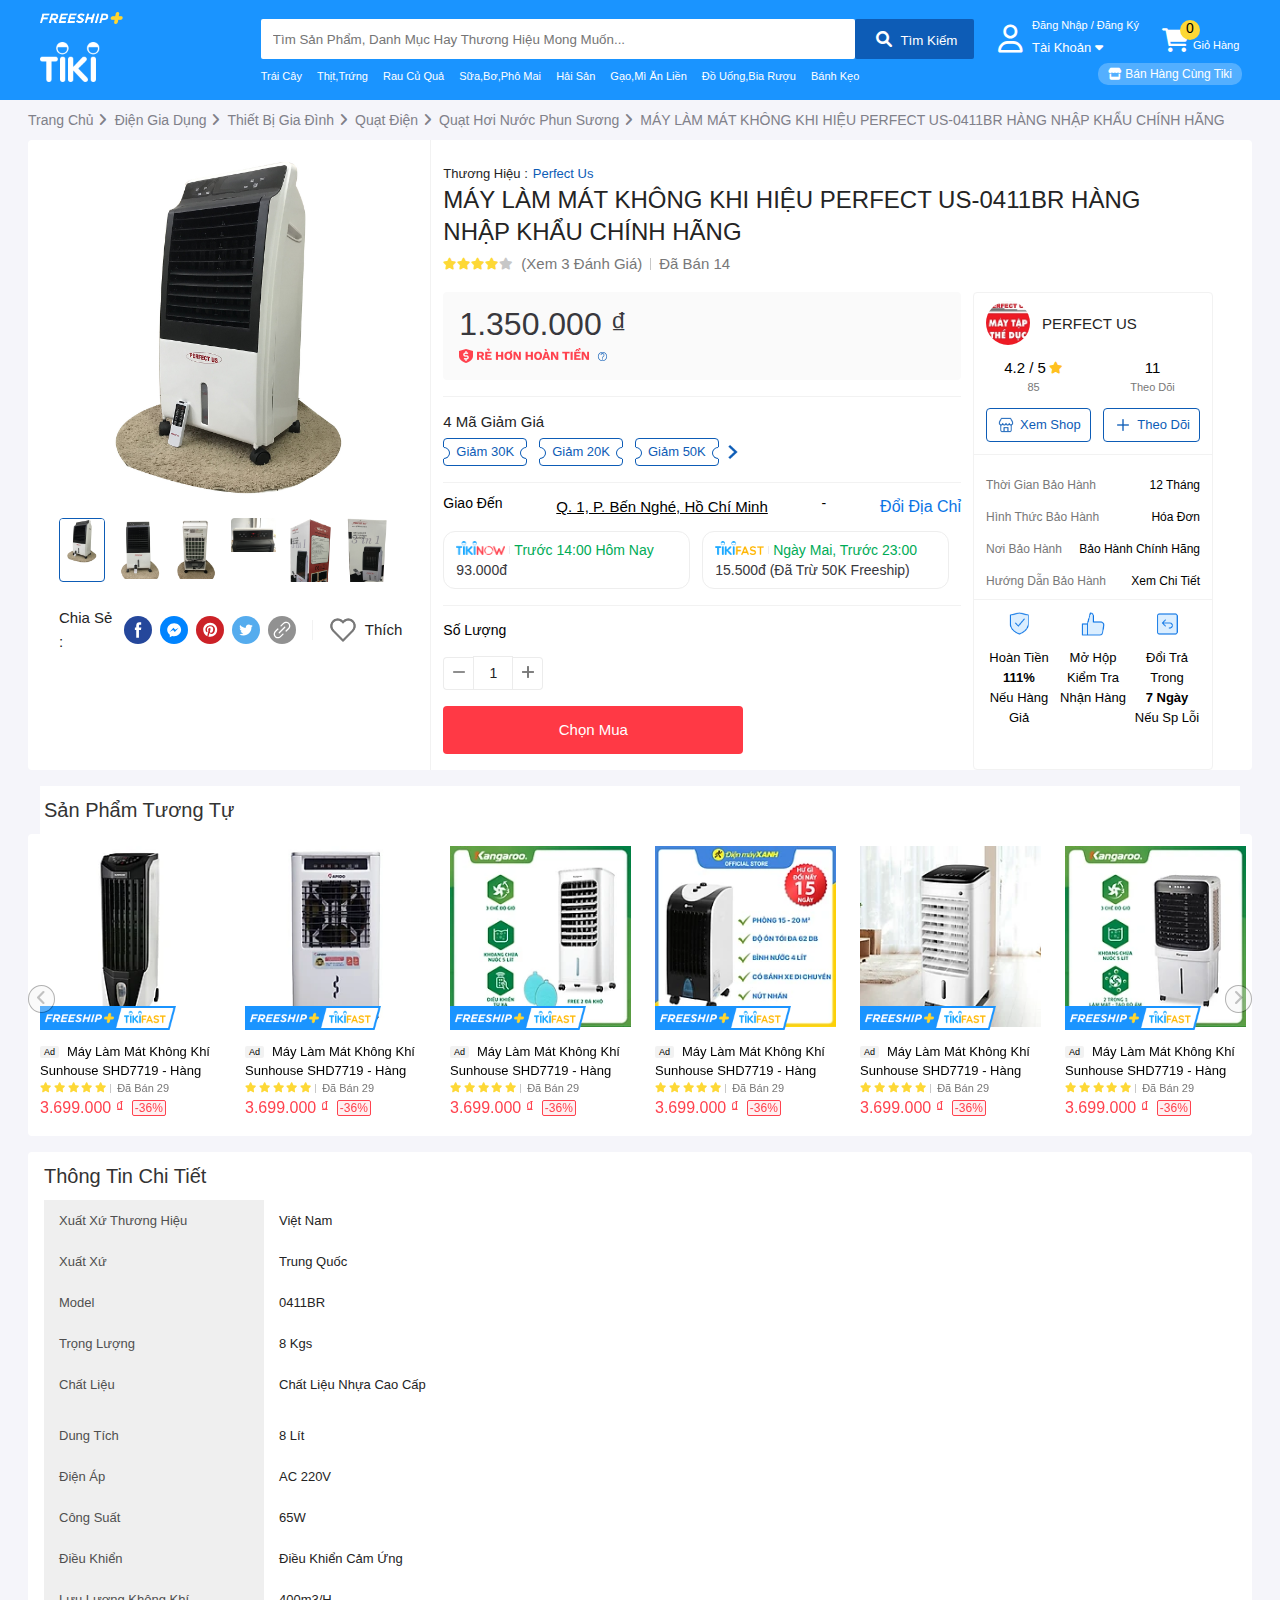
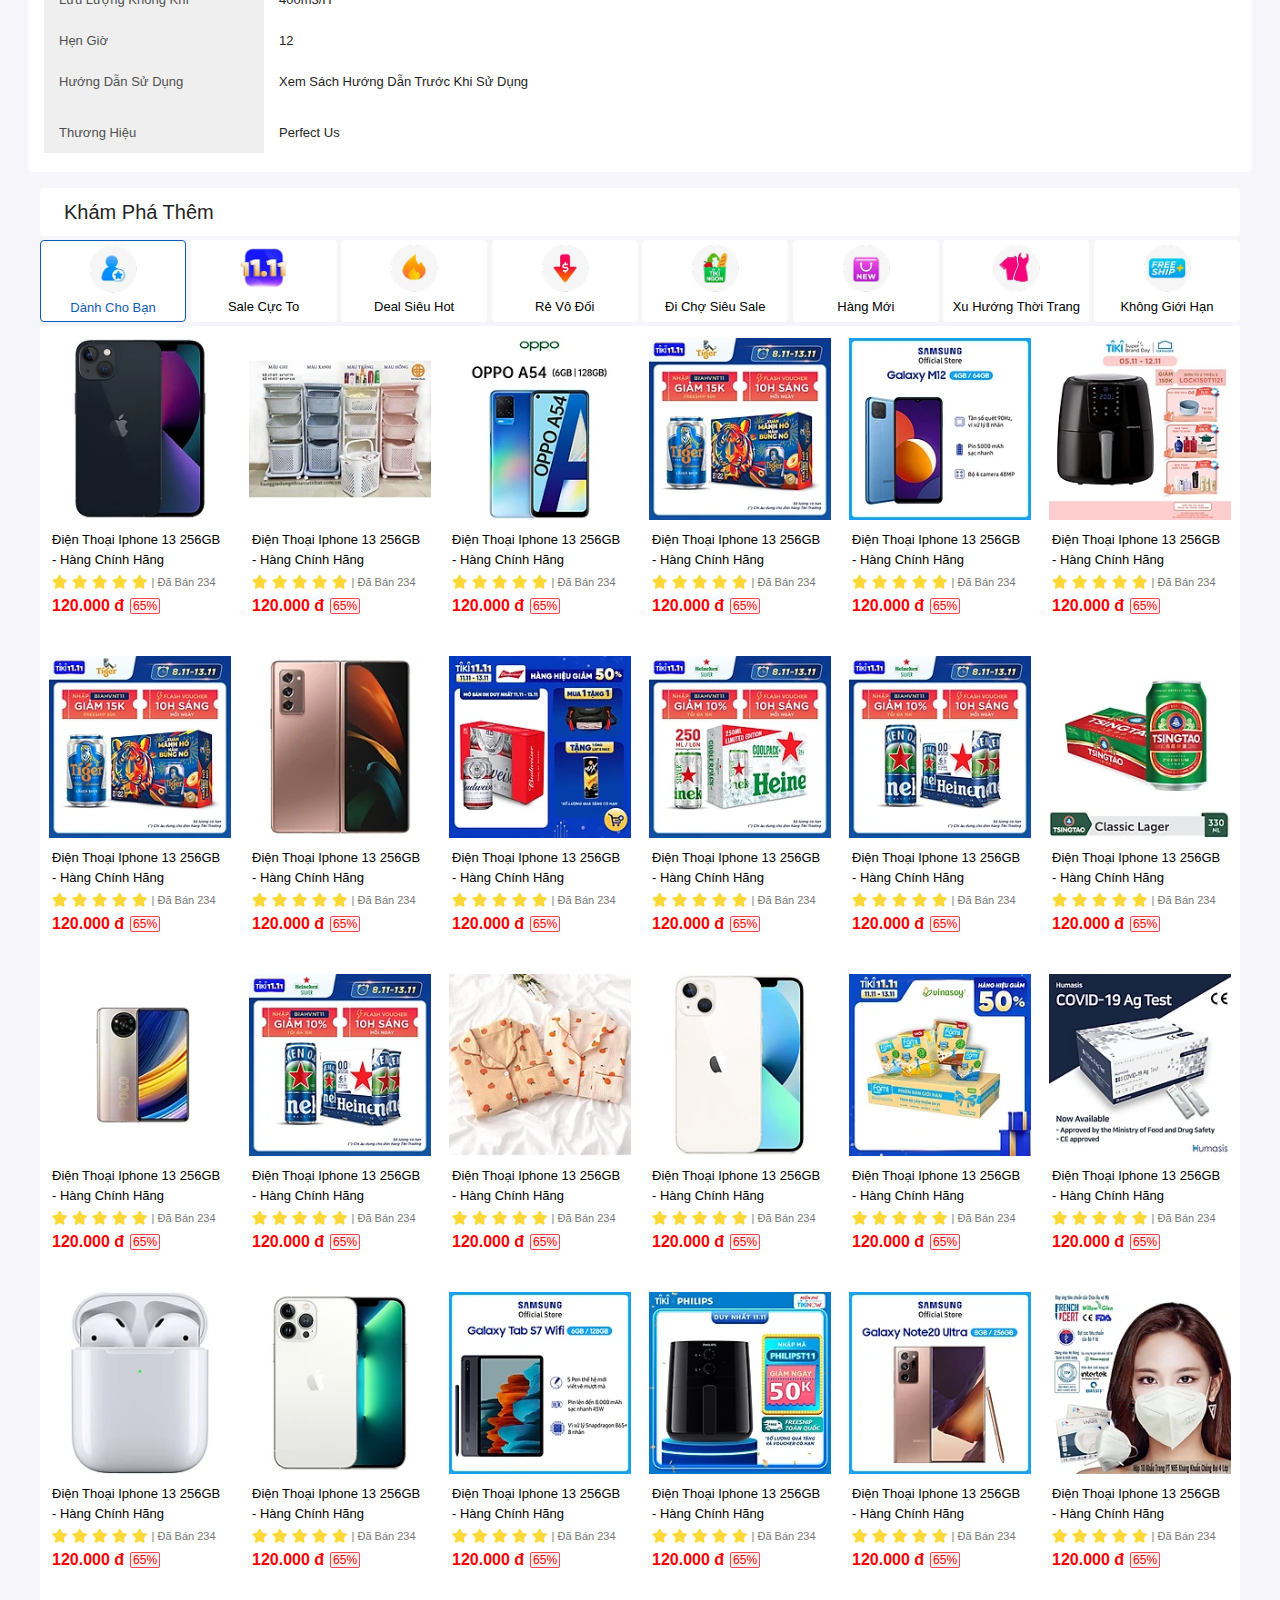
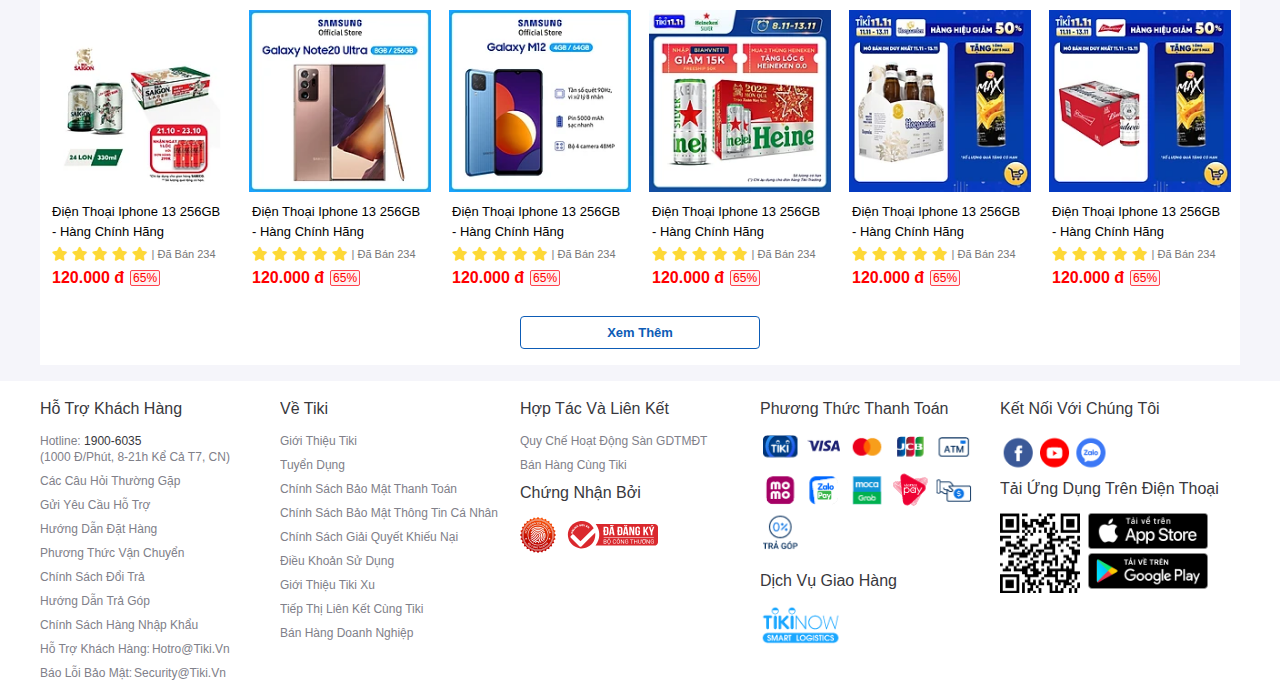
==== tiki/detail.html @ 797d5df9 "TK: update code page tiki Detail" ====
<!DOCTYPE html>
<html lang="en">

<head>
    <meta charset="UTF-8">
    <meta http-equiv="X-UA-Compatible" content="IE=edge">
    <meta name="viewport" content="width=device-width, initial-scale=1.0">
    <link rel="stylesheet" href="https://cdnjs.cloudflare.com/ajax/libs/font-awesome/6.0.0/css/all.min.css">
    <link rel="stylesheet" href="https://unpkg.com/swiper/swiper-bundle.min.css" />
    <link rel="stylesheet" href="css/grid.css">
    <link rel="stylesheet" href="css/main_detail.css">
    <link rel="stylesheet" href="css/index.css">
    <title>TIKI Detail</title>
</head>

<body>
    <div class="header">
        <div class="grid wide container">
            <div class="row header__container">
                <div class="col l-1 m-1 c-0 logo__container">
                    <div class="logo-tiki">
                        <img class="logo-img" src="./image/logo-tiki.png" alt="" />
                    </div>
                    <a href="#">
                        <img class="freeship-img" src="./image/logo-freeship.png" alt="" />
                    </a>
                    <div class="mobile__cart">
                        <i class="far fa-bell"></i>
                        <i class="fas fa-shopping-cart"></i>
                    </div>
                </div>
                <div class="col l-8 m-10 c-12">
                    <div class="search-box">
                        <div class="search__container">
                            <div class="input-box">
                                <div class="search-img">
                                    <i class="fas fa-search"></i>
                                </div>
                                <input class="box" type="text"
                                    placeholder="Tìm sản phẩm, danh mục hay thương hiệu mong muốn..." />
                            </div>
                            <div class="search-btn">
                                <button class="btn" type="submit">
                                    <i class="fa-solid fa-magnifying-glass search-icon"></i>
                                    Tìm Kiếm
                                </button>
                            </div>
                        </div>
                        <div class="food-bar">
                            <a class="food" href="#"> trái cây </a>
                            <a class="food" href="#"> thịt,trứng </a>
                            <a class="food" href="#"> rau củ quả </a>
                            <a class="food" href="#"> sữa,bơ,phô mai </a>
                            <a class="food" href="#"> hải sản </a>
                            <a class="food" href="#"> gạo,mì ăn liền </a>
                            <a class="food" href="#"> đồ uống,bia rượu </a>
                            <a class="food" href="#"> bánh kẹo </a>
                        </div>
                    </div>
                </div>
                <div class="col l-2 m-0 c-0">
                    <div class="login">
                        <div class="user-icon">
                            <i class="fa-regular fa-user"></i>
                        </div>
                        <span class="users">
                            <span class="log-in">Đăng Nhập / Đăng Ký</span>
                            <span class="user">Tài khoản <i class="fa-solid fa-caret-down"></i></span>
                        </span>
                    </div>
                </div>
                <div class="col l-1 m-0 c-0">
                    <div class="carts">
                        <i class="fa-solid fa-cart-shopping cart-icon"></i>
                        <span class="cart">Giỏ Hàng</span>
                        <span class="carts__item">0</span>
                    </div>
                </div>
                <div class="col l-2 m-0 c-0 seller">
                    <a href="#" class="sell">
                        <i class="fa-solid fa-store store-icon"></i>
                        Bán hàng cùng Tiki
                    </a>
                </div>
                <!-- <div class="bell_home"><i class="fa-solid fa-bell"></i></div>
                <div class="cart_home_top"><i class="fa-solid fa-cart-shopping"></i></div>
                <div class="img_freeShip_top"><img src="image/logo-freeship.png" alt=""></div> -->
            </div>
        </div>
        <div class="grid wide">
            <div class="row">
                <div class="header_mobile_container">
                    <div class="header_mobile_container_top">
                        <div class="header_mobile_logo img_freeShip_top"><img src="image/logo-freeship.png" alt="">
                        </div>
                        <div class=" header_mobile_logo img_logo_top"><img src="image/logo-tiki.png" alt=""></div>
                        <div class="icon_mobile_logo_top">
                            <div class="bell_home"><i class="fa-solid fa-bell"></i></div>
                            <div class="cart_home_top"><i class="fa-solid fa-cart-shopping"></i></div>

                        </div>
                    </div>
                    <div class="header_mobile_container_bottom">
                        <input type="text" placeholder="Bạn tìm gì hôm nay ?">
                    </div>
                </div>
            </div>
        </div>
    </div>
    <div class="breadcrumb">
        <div class="grid wide">
            <div class="row">
                <div class="breadcrumb_container">
                    <div class="breadcrumb_main">
                        <a class="breadcrumb_item" href="#"><span>Trang chủ</span></a>
                        <span class="icon icon-next"><i class="fa-solid fa-angle-right"></i></span>
                        <a class="breadcrumb_item" href="#"><span>Điện gia dụng</span></a>
                        <span class="icon icon-next"><i class="fa-solid fa-angle-right"></i></span>
                        <a class="breadcrumb_item" href="#"><span>Thiết bị gia đình</span></a>
                        <span class="icon icon-next"><i class="fa-solid fa-angle-right"></i></span>
                        <a class="breadcrumb_item" href="#"><span>Quạt điện</span></a>
                        <span class="icon icon-next"><i class="fa-solid fa-angle-right"></i></span>
                        <a class="breadcrumb_item" href="#"><span>Quạt hơi nước phun sương</span></a>
                        <span class="icon icon-next"><i class="fa-solid fa-angle-right"></i></span>
                        <a class="breadcrumb_item" href="#"><span>MÁY LÀM MÁT KHÔNG KHI HIỆU PERFECT US-0411BR HÀNG NHẬP
                                KHẨU CHÍNH HÃNG </span></a>
                    </div>
                </div>
            </div>
        </div>
    </div>
    <div class="product_detail">
        <div class="grid wide">
            <div class="row">
                <div class="product_detail_main">
                    <div class="product_detail_imgDetail">
                        <div class="group_images">
                            <img src="image/product_detail1.png" alt="">
                        </div>
                        <div class="review_images">
                            <div class="review_images__list">
                                <div class="pdp_main_view_photo active">
                                    <img src="image/product_detail1.png" alt="">
                                </div>
                                <div class="pdp_main_view_photo">
                                    <img src="image/product_detail2.png" alt="">
                                </div>
                                <div class="pdp_main_view_photo">
                                    <img src="image/product_detail3.png" alt="">
                                </div>
                                <div class="pdp_main_view_photo">
                                    <img src="image/product_detail4.png" alt="">
                                </div>
                                <div class="pdp_main_view_photo">
                                    <img src="image/product_detail5.png" alt="">
                                </div>
                                <div class="pdp_main_view_photo">
                                    <img src="image/product_detail6.jpg" alt="">
                                </div>
                            </div>
                        </div>
                        <div class="Share_icon_container">
                            <div class="text_title">Chia sẻ : </div>
                            <img src="image/social-facebook.svg" alt="social-facebook" class="img_first">
                            <img src="image/social-messenger.svg" alt="social-facebook">
                            <img src="image/social-pinterest.svg" alt="social-facebook">
                            <img src="image/social-twitter.svg" alt="social-facebook">
                            <img src="image/social-copy.svg" alt="social-facebook" class="img_last">
                            <div class="styles__Separator-sc-1l4uvu3"></div>
                            <div class="like_info">
                                <img src="image/icons-like.svg" alt="">
                                <span>Thích</span>
                            </div>
                        </div>
                    </div>
                    <div class="space_detail"></div>
                    <div class="product_detail_content">
                        <div class="header_detail_content">
                            <div class="brand">
                                <span>Thương hiệu : </span>
                                <a href="#">perfect us</a>
                            </div>
                            <h1 class="title">MÁY LÀM MÁT KHÔNG KHI HIỆU PERFECT US-0411BR HÀNG NHẬP KHẨU CHÍNH HÃNG
                            </h1>
                            <div class="below_title">
                                <div class="stars">
                                    <i class="fa-solid fa-star"></i>
                                    <i class="fa-solid fa-star"></i>
                                    <i class="fa-solid fa-star"></i>
                                    <i class="fa-solid fa-star"></i>
                                    <i class="fa-solid fa-star"></i>
                                </div>
                                <a href="#" class="number">(Xem 3 đánh giá)</a>
                                <div class="space_product_detail"> </div>
                                <div class="product_sold">Đã bán 14</div>
                            </div>
                        </div>
                        <div class="body_detail_content">
                            <div class="body_detail_content_left">
                                <div class="price_and_icon">
                                    <div class="product_price">1.350.000 ₫</div>
                                    <div class="banner_icon">
                                        <img src="image/img_left_body.png" alt="" width="130" height="24" class="icon">
                                        <img src="image/question.svg" alt="" width="11" height="11"
                                            class="view_more_next">
                                    </div>
                                </div>
                                <div class="discount_coupon">
                                    <div class="coupon__text">4 Mã Giảm Giá</div>
                                    <div class="coupon__tags">
                                        <div class="coupon__tag">Giảm 30K</div>
                                        <div class="coupon__tag">Giảm 20K</div>
                                        <div class="coupon__tag">Giảm 50K</div>
                                        <img src="image/coupon_next.png" alt="" class="View_more_coupon">
                                    </div>

                                </div>
                                <div class="delivery_zone">
                                    <div class="delivery_zone__heading">
                                        <span>Giao đến</span>
                                        <span class="address">Q. 1, P. Bến Nghé, Hồ Chí Minh</span>
                                        -
                                        <span class="address_change">Đổi địa chỉ</span>
                                    </div>
                                    <div class="delivery_zone__inner">
                                        <div class="shipping_info__item">
                                            <div class="shipping_info__item__header">
                                                <div class="shipping_info__item__header__logo" style="width:49px">
                                                    <img src="image/icon_tikinow.png" height="14" width="49" alt="">
                                                </div>
                                                <div class="divider"></div>
                                                <div class="shipping_info__item__header__highlight">
                                                    Trước 14:00 hôm nay
                                                </div>
                                            </div>
                                            <div class="shipping_info__item__note">93.000đ</div>
                                        </div>
                                        <div class="shipping_info__item">
                                            <div class="shipping_info__item__header">
                                                <div class="shipping_info__item__header__logo" style="width:49px">
                                                    <img src="image/icon_tikifast.png" height="14" width="49" alt="">
                                                </div>
                                                <div class="divider"></div>
                                                <div class="shipping_info__item__header__highlight">
                                                    Ngày mai, trước 23:00
                                                </div>
                                            </div>
                                            <div class="shipping_info__item__note">15.500đ (đã trừ 50K Freeship)</div>
                                        </div>
                                    </div>
                                </div>
                                <div class="add_to_cart">
                                    <div class="qty_and_message">
                                        <p class="lable">Số lượng</p>
                                    </div>
                                    <div class="group_input">
                                        <button class="disable">
                                            <img src="image/icons-remove.svg" width="20" height="20" alt="">
                                        </button>
                                        <input type="text" value="1">
                                        <button>
                                            <img src="image/icons-add.svg" width="20" height="20" alt="">
                                        </button>
                                    </div>
                                    <div class="group_button">
                                        <button class="btn btn_add_to_cart">Chọn mua</button>
                                    </div>
                                </div>
                            </div>
                            <div class="body_detail_content_right">
                                <div class="seller_info">
                                    <div class="webpimg_container">
                                        <img src="image/efb7c4d0a1ccfb53b8cc32d7756295d2.jpg.webp" style="width: 44px;"
                                            alt="">
                                    </div>
                                    <span class="seller_name">PERFECT US</span>
                                </div>
                                <div class="seller_detail">
                                    <div class="item">
                                        <div class="title"><span>4.2 / 5</span>
                                            <i class="fa-solid fa-star"></i>
                                        </div>

                                        <div class="sub_title">85</div>
                                    </div>

                                    <div class="border_left"></div>
                                    <div class="item normal">
                                        <div class="title"><span>11</span></div>
                                        <div class="sub_title">Theo dõi</div>
                                    </div>
                                </div>
                                <div class="seller_action">
                                    <div class="action">
                                        <img src="image/d735c33edfdc6cf6aeb6e183bec28869.png">
                                        <span>Xem Shop</span>
                                    </div>
                                    <div class="action">
                                        <img src="image/eeda00767e26b5873030e44f951441c4.png">
                                        <span>Theo Dõi</span>
                                    </div>
                                </div>
                                <div class="warranty_detail">
                                    <div class="warranty_item">
                                        <span class="itemLeft">Thời gian bảo hành</span>
                                        <span class="itemRight">12 Tháng</span>
                                    </div>
                                    <div class="warranty_item">
                                        <span class="itemLeft">Hình thức bảo hành</span>
                                        <span class="itemRight">Hóa đơn</span>
                                    </div>
                                    <div class="warranty_item">
                                        <span class="itemLeft">Nơi bảo hành</span>
                                        <span class="itemRight">Bảo hành chính hãng</span>
                                    </div>
                                    <div class="warranty_item">
                                        <span class="itemLeft">Hướng dẫn bảo hành</span>
                                        <span class="itemRight text_link ">Xem chi tiết</span>
                                    </div>
                                </div>
                                <div class="Curtom_benefit">
                                    <div class="benefit_item">
                                        <img alt="compensation-icon" src="image/security.png" height="32" width="32">
                                        <span>Hoàn tiền<br><b>111%</b><br>nếu hàng giả</span>
                                    </div>
                                    <div class="benefit_item">
                                        <img alt="compensation-icon" src="image/like_icon.png" height="32" width="32">
                                        <span>Mở hộp<br>kiểm tra<br>nhận hàng</span>
                                    </div>
                                    <div class="benefit_item">
                                        <img alt="compensation-icon" src="image/prev_icon.png" height="32" width="32">
                                        <span>Đổi trả trong<br><b>7 ngày</b><br>nếu sp lỗi</span>
                                    </div>
                                </div>
                            </div>
                        </div>

                    </div>
                </div>
            </div>
        </div>
    </div>
    <div class="product_slide">
        <div class="grid wide">
            <div class="row">
            <h2 class="block_title">Sản Phẩm Tương Tự</h2>
            <div class="slider_container">
                <div class="slick_arrow prev btn_prev_slide">
                    <i class="fa-solid fa-angle-left"></i>
                </div>
                <div class="slick_arrow next btn_next_slide">
                    <i class="fa-solid fa-angle-right"></i>
                </div>
                <div class="slick_list">
                    <div class="slick_track">
                        <div class="slick_Item">
                            <div class="item_Product_img">
                                <img src="image/slide_product/img1.webp" alt="">
                                <img src="image/suggestion_img/freeShip.png" class="img_freeshipp">
                            </div>
                            <div class="title">
                                <p
                                    style="background: rgb(242, 242, 242); line-height: 12px; display: inline-block; padding: 0px 4px; font-size: 9px; margin: 0px 4px 0px 0px; position: relative; top: -1px; border-radius: 2px;">
                                    Ad</p>
                                <h3>Máy Làm Mát Không Khí Sunhouse SHD7719 - Hàng Chính Hãng</h3>
                            </div>
                            <div class="bottom">
                                <div class="stars">
                                    <i class="fa-solid fa-star"></i>
                                    <i class="fa-solid fa-star"></i>
                                    <i class="fa-solid fa-star"></i>
                                    <i class="fa-solid fa-star"></i>
                                    <i class="fa-solid fa-star"></i>
                                </div>
                                <div
                                    style="display: flex; align-items: center; color: rgb(120, 120, 120); line-height: normal; font-size: 11px; padding-left: 4px;">
                                    <div style="width: 1px; height: 9px; background-color: rgb(199, 199, 199);"></div>
                                    <div data-view-id="pdp_quantity_sold" style="padding-left: 6px;">Đã bán 29</div>
                                </div>
                            </div>
                            <p class="price has-discount">3.699.000 ₫<span class="percent">-36%</span></p>
                        </div>
                        <div class="slick_Item">
                            <div class="item_Product_img">
                                <img src="image/slide_product/img2.webp" alt="">
                                <img src="image/suggestion_img/freeShip.png" class="img_freeshipp">
                            </div>
                            <div class="title">
                                <p
                                    style="background: rgb(242, 242, 242); line-height: 12px; display: inline-block; padding: 0px 4px; font-size: 9px; margin: 0px 4px 0px 0px; position: relative; top: -1px; border-radius: 2px;">
                                    Ad</p>
                                <h3>Máy Làm Mát Không Khí Sunhouse SHD7719 - Hàng Chính Hãng</h3>
                            </div>
                            <div class="bottom">
                                <div class="stars">
                                    <i class="fa-solid fa-star"></i>
                                    <i class="fa-solid fa-star"></i>
                                    <i class="fa-solid fa-star"></i>
                                    <i class="fa-solid fa-star"></i>
                                    <i class="fa-solid fa-star"></i>
                                </div>
                                <div
                                    style="display: flex; align-items: center; color: rgb(120, 120, 120); line-height: normal; font-size: 11px; padding-left: 4px;">
                                    <div style="width: 1px; height: 9px; background-color: rgb(199, 199, 199);"></div>
                                    <div data-view-id="pdp_quantity_sold" style="padding-left: 6px;">Đã bán 29</div>
                                </div>
                            </div>
                            <p class="price has-discount">3.699.000 ₫<span class="percent">-36%</span></p>
                        </div>
                        <div class="slick_Item">
                            <div class="item_Product_img">
                                <img src="image/slide_product/img3.webp" alt="">
                                <img src="image/suggestion_img/freeShip.png" class="img_freeshipp">
                            </div>
                            <div class="title">
                                <p
                                    style="background: rgb(242, 242, 242); line-height: 12px; display: inline-block; padding: 0px 4px; font-size: 9px; margin: 0px 4px 0px 0px; position: relative; top: -1px; border-radius: 2px;">
                                    Ad</p>
                                <h3>Máy Làm Mát Không Khí Sunhouse SHD7719 - Hàng Chính Hãng</h3>
                            </div>
                            <div class="bottom">
                                <div class="stars">
                                    <i class="fa-solid fa-star"></i>
                                    <i class="fa-solid fa-star"></i>
                                    <i class="fa-solid fa-star"></i>
                                    <i class="fa-solid fa-star"></i>
                                    <i class="fa-solid fa-star"></i>
                                </div>
                                <div
                                    style="display: flex; align-items: center; color: rgb(120, 120, 120); line-height: normal; font-size: 11px; padding-left: 4px;">
                                    <div style="width: 1px; height: 9px; background-color: rgb(199, 199, 199);"></div>
                                    <div data-view-id="pdp_quantity_sold" style="padding-left: 6px;">Đã bán 29</div>
                                </div>
                            </div>
                            <p class="price has-discount">3.699.000 ₫<span class="percent">-36%</span></p>
                        </div>
                        <div class="slick_Item">
                            <div class="item_Product_img">
                                <img src="image/slide_product/img4.webp" alt="">
                                <img src="image/suggestion_img/freeShip.png" class="img_freeshipp">
                            </div>
                            <div class="title">
                                <p
                                    style="background: rgb(242, 242, 242); line-height: 12px; display: inline-block; padding: 0px 4px; font-size: 9px; margin: 0px 4px 0px 0px; position: relative; top: -1px; border-radius: 2px;">
                                    Ad</p>
                                <h3>Máy Làm Mát Không Khí Sunhouse SHD7719 - Hàng Chính Hãng</h3>
                            </div>
                            <div class="bottom">
                                <div class="stars">
                                    <i class="fa-solid fa-star"></i>
                                    <i class="fa-solid fa-star"></i>
                                    <i class="fa-solid fa-star"></i>
                                    <i class="fa-solid fa-star"></i>
                                    <i class="fa-solid fa-star"></i>
                                </div>
                                <div
                                    style="display: flex; align-items: center; color: rgb(120, 120, 120); line-height: normal; font-size: 11px; padding-left: 4px;">
                                    <div style="width: 1px; height: 9px; background-color: rgb(199, 199, 199);"></div>
                                    <div data-view-id="pdp_quantity_sold" style="padding-left: 6px;">Đã bán 29</div>
                                </div>
                            </div>
                            <p class="price has-discount">3.699.000 ₫<span class="percent">-36%</span></p>
                        </div>
                        <div class="slick_Item">
                            <div class="item_Product_img">
                                <img src="image/slide_product/img5.webp" alt="">
                                <img src="image/suggestion_img/freeShip.png" class="img_freeshipp">
                            </div>
                            <div class="title">
                                <p
                                    style="background: rgb(242, 242, 242); line-height: 12px; display: inline-block; padding: 0px 4px; font-size: 9px; margin: 0px 4px 0px 0px; position: relative; top: -1px; border-radius: 2px;">
                                    Ad</p>
                                <h3>Máy Làm Mát Không Khí Sunhouse SHD7719 - Hàng Chính Hãng</h3>
                            </div>
                            <div class="bottom">
                                <div class="stars">
                                    <i class="fa-solid fa-star"></i>
                                    <i class="fa-solid fa-star"></i>
                                    <i class="fa-solid fa-star"></i>
                                    <i class="fa-solid fa-star"></i>
                                    <i class="fa-solid fa-star"></i>
                                </div>
                                <div
                                    style="display: flex; align-items: center; color: rgb(120, 120, 120); line-height: normal; font-size: 11px; padding-left: 4px;">
                                    <div style="width: 1px; height: 9px; background-color: rgb(199, 199, 199);"></div>
                                    <div data-view-id="pdp_quantity_sold" style="padding-left: 6px;">Đã bán 29</div>
                                </div>
                            </div>
                            <p class="price has-discount">3.699.000 ₫<span class="percent">-36%</span></p>
                        </div>
                        <div class="slick_Item">
                            <div class="item_Product_img">
                                <img src="image/slide_product/img6.webp" alt="">
                                <img src="image/suggestion_img/freeShip.png" class="img_freeshipp">
                            </div>
                            <div class="title">
                                <p
                                    style="background: rgb(242, 242, 242); line-height: 12px; display: inline-block; padding: 0px 4px; font-size: 9px; margin: 0px 4px 0px 0px; position: relative; top: -1px; border-radius: 2px;">
                                    Ad</p>
                                <h3>Máy Làm Mát Không Khí Sunhouse SHD7719 - Hàng Chính Hãng</h3>
                            </div>
                            <div class="bottom">
                                <div class="stars">
                                    <i class="fa-solid fa-star"></i>
                                    <i class="fa-solid fa-star"></i>
                                    <i class="fa-solid fa-star"></i>
                                    <i class="fa-solid fa-star"></i>
                                    <i class="fa-solid fa-star"></i>
                                </div>
                                <div
                                    style="display: flex; align-items: center; color: rgb(120, 120, 120); line-height: normal; font-size: 11px; padding-left: 4px;">
                                    <div style="width: 1px; height: 9px; background-color: rgb(199, 199, 199);"></div>
                                    <div data-view-id="pdp_quantity_sold" style="padding-left: 6px;">Đã bán 29</div>
                                </div>
                            </div>
                            <p class="price has-discount">3.699.000 ₫<span class="percent">-36%</span></p>
                        </div>
                        <div class="slick_Item">
                            <div class="item_Product_img">
                                <img src="image/slide_product/img7.webp" alt="">
                                <img src="image/suggestion_img/freeShip.png" class="img_freeshipp">
                            </div>
                            <div class="title">
                                <p
                                    style="background: rgb(242, 242, 242); line-height: 12px; display: inline-block; padding: 0px 4px; font-size: 9px; margin: 0px 4px 0px 0px; position: relative; top: -1px; border-radius: 2px;">
                                    Ad</p>
                                <h3>Máy Làm Mát Không Khí Sunhouse SHD7719 - Hàng Chính Hãng</h3>
                            </div>
                            <div class="bottom">
                                <div class="stars">
                                    <i class="fa-solid fa-star"></i>
                                    <i class="fa-solid fa-star"></i>
                                    <i class="fa-solid fa-star"></i>
                                    <i class="fa-solid fa-star"></i>
                                    <i class="fa-solid fa-star"></i>
                                </div>
                                <div
                                    style="display: flex; align-items: center; color: rgb(120, 120, 120); line-height: normal; font-size: 11px; padding-left: 4px;">
                                    <div style="width: 1px; height: 9px; background-color: rgb(199, 199, 199);"></div>
                                    <div data-view-id="pdp_quantity_sold" style="padding-left: 6px;">Đã bán 29</div>
                                </div>
                            </div>
                            <p class="price has-discount">3.699.000 ₫<span class="percent">-36%</span></p>
                        </div>
                        <div class="slick_Item">
                            <div class="item_Product_img">
                                <img src="image/slide_product/img8.webp" alt="">
                                <img src="image/suggestion_img/freeShip.png" class="img_freeshipp">
                            </div>
                            <div class="title">
                                <p
                                    style="background: rgb(242, 242, 242); line-height: 12px; display: inline-block; padding: 0px 4px; font-size: 9px; margin: 0px 4px 0px 0px; position: relative; top: -1px; border-radius: 2px;">
                                    Ad</p>
                                <h3>Máy Làm Mát Không Khí Sunhouse SHD7719 - Hàng Chính Hãng</h3>
                            </div>
                            <div class="bottom">
                                <div class="stars">
                                    <i class="fa-solid fa-star"></i>
                                    <i class="fa-solid fa-star"></i>
                                    <i class="fa-solid fa-star"></i>
                                    <i class="fa-solid fa-star"></i>
                                    <i class="fa-solid fa-star"></i>
                                </div>
                                <div
                                    style="display: flex; align-items: center; color: rgb(120, 120, 120); line-height: normal; font-size: 11px; padding-left: 4px;">
                                    <div style="width: 1px; height: 9px; background-color: rgb(199, 199, 199);"></div>
                                    <div data-view-id="pdp_quantity_sold" style="padding-left: 6px;">Đã bán 29</div>
                                </div>
                            </div>
                            <p class="price has-discount">3.699.000 ₫<span class="percent">-36%</span></p>
                        </div>
                        <div class="slick_Item">
                            <div class="item_Product_img">
                                <img src="image/slide_product/img9.webp" alt="">
                                <img src="image/suggestion_img/freeShip.png" class="img_freeshipp">
                            </div>
                            <div class="title">
                                <p
                                    style="background: rgb(242, 242, 242); line-height: 12px; display: inline-block; padding: 0px 4px; font-size: 9px; margin: 0px 4px 0px 0px; position: relative; top: -1px; border-radius: 2px;">
                                    Ad</p>
                                <h3>Máy Làm Mát Không Khí Sunhouse SHD7719 - Hàng Chính Hãng</h3>
                            </div>
                            <div class="bottom">
                                <div class="stars">
                                    <i class="fa-solid fa-star"></i>
                                    <i class="fa-solid fa-star"></i>
                                    <i class="fa-solid fa-star"></i>
                                    <i class="fa-solid fa-star"></i>
                                    <i class="fa-solid fa-star"></i>
                                </div>
                                <div
                                    style="display: flex; align-items: center; color: rgb(120, 120, 120); line-height: normal; font-size: 11px; padding-left: 4px;">
                                    <div style="width: 1px; height: 9px; background-color: rgb(199, 199, 199);"></div>
                                    <div data-view-id="pdp_quantity_sold" style="padding-left: 6px;">Đã bán 29</div>
                                </div>
                            </div>
                            <p class="price has-discount">3.699.000 ₫<span class="percent">-36%</span></p>
                        </div>
                        <div class="slick_Item">
                            <div class="item_Product_img">
                                <img src="image/slide_product/img10.webp" alt="">
                                <img src="image/suggestion_img/freeShip.png" class="img_freeshipp">
                            </div>
                            <div class="title">
                                <p
                                    style="background: rgb(242, 242, 242); line-height: 12px; display: inline-block; padding: 0px 4px; font-size: 9px; margin: 0px 4px 0px 0px; position: relative; top: -1px; border-radius: 2px;">
                                    Ad</p>
                                <h3>Máy Làm Mát Không Khí Sunhouse SHD7719 - Hàng Chính Hãng</h3>
                            </div>
                            <div class="bottom">
                                <div class="stars">
                                    <i class="fa-solid fa-star"></i>
                                    <i class="fa-solid fa-star"></i>
                                    <i class="fa-solid fa-star"></i>
                                    <i class="fa-solid fa-star"></i>
                                    <i class="fa-solid fa-star"></i>
                                </div>
                                <div
                                    style="display: flex; align-items: center; color: rgb(120, 120, 120); line-height: normal; font-size: 11px; padding-left: 4px;">
                                    <div style="width: 1px; height: 9px; background-color: rgb(199, 199, 199);"></div>
                                    <div data-view-id="pdp_quantity_sold" style="padding-left: 6px;">Đã bán 29</div>
                                </div>
                            </div>
                            <p class="price has-discount">3.699.000 ₫<span class="percent">-36%</span></p>
                        </div>
                        <div class="slick_Item">
                            <div class="item_Product_img">
                                <img src="image/slide_product/img1.webp" alt="">
                                <img src="image/suggestion_img/freeShip.png" class="img_freeshipp">
                            </div>
                            <div class="title">
                                <p
                                    style="background: rgb(242, 242, 242); line-height: 12px; display: inline-block; padding: 0px 4px; font-size: 9px; margin: 0px 4px 0px 0px; position: relative; top: -1px; border-radius: 2px;">
                                    Ad</p>
                                <h3>Máy Làm Mát Không Khí Sunhouse SHD7719 - Hàng Chính Hãng</h3>
                            </div>
                            <div class="bottom">
                                <div class="stars">
                                    <i class="fa-solid fa-star"></i>
                                    <i class="fa-solid fa-star"></i>
                                    <i class="fa-solid fa-star"></i>
                                    <i class="fa-solid fa-star"></i>
                                    <i class="fa-solid fa-star"></i>
                                </div>
                                <div
                                    style="display: flex; align-items: center; color: rgb(120, 120, 120); line-height: normal; font-size: 11px; padding-left: 4px;">
                                    <div style="width: 1px; height: 9px; background-color: rgb(199, 199, 199);"></div>
                                    <div data-view-id="pdp_quantity_sold" style="padding-left: 6px;">Đã bán 29</div>
                                </div>
                            </div>
                            <p class="price has-discount">3.699.000 ₫<span class="percent">-36%</span></p>
                        </div>
                        <div class="slick_Item">
                            <div class="item_Product_img">
                                <img src="image/slide_product/img2.webp" alt="">
                                <img src="image/suggestion_img/freeShip.png" class="img_freeshipp">
                            </div>
                            <div class="title">
                                <p
                                    style="background: rgb(242, 242, 242); line-height: 12px; display: inline-block; padding: 0px 4px; font-size: 9px; margin: 0px 4px 0px 0px; position: relative; top: -1px; border-radius: 2px;">
                                    Ad</p>
                                <h3>Máy Làm Mát Không Khí Sunhouse SHD7719 - Hàng Chính Hãng</h3>
                            </div>
                            <div class="bottom">
                                <div class="stars">
                                    <i class="fa-solid fa-star"></i>
                                    <i class="fa-solid fa-star"></i>
                                    <i class="fa-solid fa-star"></i>
                                    <i class="fa-solid fa-star"></i>
                                    <i class="fa-solid fa-star"></i>
                                </div>
                                <div
                                    style="display: flex; align-items: center; color: rgb(120, 120, 120); line-height: normal; font-size: 11px; padding-left: 4px;">
                                    <div style="width: 1px; height: 9px; background-color: rgb(199, 199, 199);"></div>
                                    <div data-view-id="pdp_quantity_sold" style="padding-left: 6px;">Đã bán 29</div>
                                </div>
                            </div>
                            <p class="price has-discount">3.699.000 ₫<span class="percent">-36%</span></p>
                        </div>
                        <div class="slick_Item">
                            <div class="item_Product_img">
                                <img src="image/slide_product/img3.webp" alt="">
                                <img src="image/suggestion_img/freeShip.png" class="img_freeshipp">
                            </div>
                            <div class="title">
                                <p
                                    style="background: rgb(242, 242, 242); line-height: 12px; display: inline-block; padding: 0px 4px; font-size: 9px; margin: 0px 4px 0px 0px; position: relative; top: -1px; border-radius: 2px;">
                                    Ad</p>
                                <h3>Máy Làm Mát Không Khí Sunhouse SHD7719 - Hàng Chính Hãng</h3>
                            </div>
                            <div class="bottom">
                                <div class="stars">
                                    <i class="fa-solid fa-star"></i>
                                    <i class="fa-solid fa-star"></i>
                                    <i class="fa-solid fa-star"></i>
                                    <i class="fa-solid fa-star"></i>
                                    <i class="fa-solid fa-star"></i>
                                </div>
                                <div
                                    style="display: flex; align-items: center; color: rgb(120, 120, 120); line-height: normal; font-size: 11px; padding-left: 4px;">
                                    <div style="width: 1px; height: 9px; background-color: rgb(199, 199, 199);"></div>
                                    <div data-view-id="pdp_quantity_sold" style="padding-left: 6px;">Đã bán 29</div>
                                </div>
                            </div>
                            <p class="price has-discount">3.699.000 ₫<span class="percent">-36%</span></p>
                        </div>
                        <div class="slick_Item">
                            <div class="item_Product_img">
                                <img src="image/slide_product/img4.webp" alt="">
                                <img src="image/suggestion_img/freeShip.png" class="img_freeshipp">
                            </div>
                            <div class="title">
                                <p
                                    style="background: rgb(242, 242, 242); line-height: 12px; display: inline-block; padding: 0px 4px; font-size: 9px; margin: 0px 4px 0px 0px; position: relative; top: -1px; border-radius: 2px;">
                                    Ad</p>
                                <h3>Máy Làm Mát Không Khí Sunhouse SHD7719 - Hàng Chính Hãng</h3>
                            </div>
                            <div class="bottom">
                                <div class="stars">
                                    <i class="fa-solid fa-star"></i>
                                    <i class="fa-solid fa-star"></i>
                                    <i class="fa-solid fa-star"></i>
                                    <i class="fa-solid fa-star"></i>
                                    <i class="fa-solid fa-star"></i>
                                </div>
                                <div
                                    style="display: flex; align-items: center; color: rgb(120, 120, 120); line-height: normal; font-size: 11px; padding-left: 4px;">
                                    <div style="width: 1px; height: 9px; background-color: rgb(199, 199, 199);"></div>
                                    <div data-view-id="pdp_quantity_sold" style="padding-left: 6px;">Đã bán 29</div>
                                </div>
                            </div>
                            <p class="price has-discount">3.699.000 ₫<span class="percent">-36%</span></p>
                        </div>
                        <div class="slick_Item">
                            <div class="item_Product_img">
                                <img src="image/slide_product/img5.webp" alt="">
                                <img src="image/suggestion_img/freeShip.png" class="img_freeshipp">
                            </div>
                            <div class="title">
                                <p
                                    style="background: rgb(242, 242, 242); line-height: 12px; display: inline-block; padding: 0px 4px; font-size: 9px; margin: 0px 4px 0px 0px; position: relative; top: -1px; border-radius: 2px;">
                                    Ad</p>
                                <h3>Máy Làm Mát Không Khí Sunhouse SHD7719 - Hàng Chính Hãng</h3>
                            </div>
                            <div class="bottom">
                                <div class="stars">
                                    <i class="fa-solid fa-star"></i>
                                    <i class="fa-solid fa-star"></i>
                                    <i class="fa-solid fa-star"></i>
                                    <i class="fa-solid fa-star"></i>
                                    <i class="fa-solid fa-star"></i>
                                </div>
                                <div
                                    style="display: flex; align-items: center; color: rgb(120, 120, 120); line-height: normal; font-size: 11px; padding-left: 4px;">
                                    <div style="width: 1px; height: 9px; background-color: rgb(199, 199, 199);"></div>
                                    <div data-view-id="pdp_quantity_sold" style="padding-left: 6px;">Đã bán 29</div>
                                </div>
                            </div>
                            <p class="price has-discount">3.699.000 ₫<span class="percent">-36%</span></p>
                        </div>
                        <div class="slick_Item">
                            <div class="item_Product_img">
                                <img src="image/slide_product/img6.webp" alt="">
                                <img src="image/suggestion_img/freeShip.png" class="img_freeshipp">
                            </div>
                            <div class="title">
                                <p
                                    style="background: rgb(242, 242, 242); line-height: 12px; display: inline-block; padding: 0px 4px; font-size: 9px; margin: 0px 4px 0px 0px; position: relative; top: -1px; border-radius: 2px;">
                                    Ad</p>
                                <h3>Máy Làm Mát Không Khí Sunhouse SHD7719 - Hàng Chính Hãng</h3>
                            </div>
                            <div class="bottom">
                                <div class="stars">
                                    <i class="fa-solid fa-star"></i>
                                    <i class="fa-solid fa-star"></i>
                                    <i class="fa-solid fa-star"></i>
                                    <i class="fa-solid fa-star"></i>
                                    <i class="fa-solid fa-star"></i>
                                </div>
                                <div
                                    style="display: flex; align-items: center; color: rgb(120, 120, 120); line-height: normal; font-size: 11px; padding-left: 4px;">
                                    <div style="width: 1px; height: 9px; background-color: rgb(199, 199, 199);"></div>
                                    <div data-view-id="pdp_quantity_sold" style="padding-left: 6px;">Đã bán 29</div>
                                </div>
                            </div>
                            <p class="price has-discount">3.699.000 ₫<span class="percent">-36%</span></p>
                        </div>
                        <div class="slick_Item">
                            <div class="item_Product_img">
                                <img src="image/slide_product/img7.webp" alt="">
                                <img src="image/suggestion_img/freeShip.png" class="img_freeshipp">
                            </div>
                            <div class="title">
                                <p
                                    style="background: rgb(242, 242, 242); line-height: 12px; display: inline-block; padding: 0px 4px; font-size: 9px; margin: 0px 4px 0px 0px; position: relative; top: -1px; border-radius: 2px;">
                                    Ad</p>
                                <h3>Máy Làm Mát Không Khí Sunhouse SHD7719 - Hàng Chính Hãng</h3>
                            </div>
                            <div class="bottom">
                                <div class="stars">
                                    <i class="fa-solid fa-star"></i>
                                    <i class="fa-solid fa-star"></i>
                                    <i class="fa-solid fa-star"></i>
                                    <i class="fa-solid fa-star"></i>
                                    <i class="fa-solid fa-star"></i>
                                </div>
                                <div
                                    style="display: flex; align-items: center; color: rgb(120, 120, 120); line-height: normal; font-size: 11px; padding-left: 4px;">
                                    <div style="width: 1px; height: 9px; background-color: rgb(199, 199, 199);"></div>
                                    <div data-view-id="pdp_quantity_sold" style="padding-left: 6px;">Đã bán 29</div>
                                </div>
                            </div>
                            <p class="price has-discount">3.699.000 ₫<span class="percent">-36%</span></p>
                        </div>
                        <div class="slick_Item">
                            <div class="item_Product_img">
                                <img src="image/slide_product/img8.webp" alt="">
                                <img src="image/suggestion_img/freeShip.png" class="img_freeshipp">
                            </div>
                            <div class="title">
                                <p
                                    style="background: rgb(242, 242, 242); line-height: 12px; display: inline-block; padding: 0px 4px; font-size: 9px; margin: 0px 4px 0px 0px; position: relative; top: -1px; border-radius: 2px;">
                                    Ad</p>
                                <h3>Máy Làm Mát Không Khí Sunhouse SHD7719 - Hàng Chính Hãng</h3>
                            </div>
                            <div class="bottom">
                                <div class="stars">
                                    <i class="fa-solid fa-star"></i>
                                    <i class="fa-solid fa-star"></i>
                                    <i class="fa-solid fa-star"></i>
                                    <i class="fa-solid fa-star"></i>
                                    <i class="fa-solid fa-star"></i>
                                </div>
                                <div
                                    style="display: flex; align-items: center; color: rgb(120, 120, 120); line-height: normal; font-size: 11px; padding-left: 4px;">
                                    <div style="width: 1px; height: 9px; background-color: rgb(199, 199, 199);"></div>
                                    <div data-view-id="pdp_quantity_sold" style="padding-left: 6px;">Đã bán 29</div>
                                </div>
                            </div>
                            <p class="price has-discount">3.699.000 ₫<span class="percent">-36%</span></p>
                        </div>
                        <div class="slick_Item">
                            <div class="item_Product_img">
                                <img src="image/slide_product/img9.webp" alt="">
                                <img src="image/suggestion_img/freeShip.png" class="img_freeshipp">
                            </div>
                            <div class="title">
                                <p
                                    style="background: rgb(242, 242, 242); line-height: 12px; display: inline-block; padding: 0px 4px; font-size: 9px; margin: 0px 4px 0px 0px; position: relative; top: -1px; border-radius: 2px;">
                                    Ad</p>
                                <h3>Máy Làm Mát Không Khí Sunhouse SHD7719 - Hàng Chính Hãng</h3>
                            </div>
                            <div class="bottom">
                                <div class="stars">
                                    <i class="fa-solid fa-star"></i>
                                    <i class="fa-solid fa-star"></i>
                                    <i class="fa-solid fa-star"></i>
                                    <i class="fa-solid fa-star"></i>
                                    <i class="fa-solid fa-star"></i>
                                </div>
                                <div
                                    style="display: flex; align-items: center; color: rgb(120, 120, 120); line-height: normal; font-size: 11px; padding-left: 4px;">
                                    <div style="width: 1px; height: 9px; background-color: rgb(199, 199, 199);"></div>
                                    <div data-view-id="pdp_quantity_sold" style="padding-left: 6px;">Đã bán 29</div>
                                </div>
                            </div>
                            <p class="price has-discount">3.699.000 ₫<span class="percent">-36%</span></p>
                        </div>
                        <div class="slick_Item">
                            <div class="item_Product_img">
                                <img src="image/slide_product/img10.webp" alt="">
                                <img src="image/suggestion_img/freeShip.png" class="img_freeshipp">
                            </div>
                            <div class="title">
                                <p
                                    style="background: rgb(242, 242, 242); line-height: 12px; display: inline-block; padding: 0px 4px; font-size: 9px; margin: 0px 4px 0px 0px; position: relative; top: -1px; border-radius: 2px;">
                                    Ad</p>
                                <h3>Máy Làm Mát Không Khí Sunhouse SHD7719 - Hàng Chính Hãng</h3>
                            </div>
                            <div class="bottom">
                                <div class="stars">
                                    <i class="fa-solid fa-star"></i>
                                    <i class="fa-solid fa-star"></i>
                                    <i class="fa-solid fa-star"></i>
                                    <i class="fa-solid fa-star"></i>
                                    <i class="fa-solid fa-star"></i>
                                </div>
                                <div
                                    style="display: flex; align-items: center; color: rgb(120, 120, 120); line-height: normal; font-size: 11px; padding-left: 4px;">
                                    <div style="width: 1px; height: 9px; background-color: rgb(199, 199, 199);"></div>
                                    <div data-view-id="pdp_quantity_sold" style="padding-left: 6px;">Đã bán 29</div>
                                </div>
                            </div>
                            <p class="price has-discount">3.699.000 ₫<span class="percent">-36%</span></p>
                        </div>
                        <div class="slick_Item">
                            <div class="item_Product_img">
                                <img src="image/slide_product/img1.webp" alt="">
                                <img src="image/suggestion_img/freeShip.png" class="img_freeshipp">
                            </div>
                            <div class="title">
                                <p
                                    style="background: rgb(242, 242, 242); line-height: 12px; display: inline-block; padding: 0px 4px; font-size: 9px; margin: 0px 4px 0px 0px; position: relative; top: -1px; border-radius: 2px;">
                                    Ad</p>
                                <h3>Máy Làm Mát Không Khí Sunhouse SHD7719 - Hàng Chính Hãng</h3>
                            </div>
                            <div class="bottom">
                                <div class="stars">
                                    <i class="fa-solid fa-star"></i>
                                    <i class="fa-solid fa-star"></i>
                                    <i class="fa-solid fa-star"></i>
                                    <i class="fa-solid fa-star"></i>
                                    <i class="fa-solid fa-star"></i>
                                </div>
                                <div
                                    style="display: flex; align-items: center; color: rgb(120, 120, 120); line-height: normal; font-size: 11px; padding-left: 4px;">
                                    <div style="width: 1px; height: 9px; background-color: rgb(199, 199, 199);"></div>
                                    <div data-view-id="pdp_quantity_sold" style="padding-left: 6px;">Đã bán 29</div>
                                </div>
                            </div>
                            <p class="price has-discount">3.699.000 ₫<span class="percent">-36%</span></p>
                        </div>
                        <div class="slick_Item">
                            <div class="item_Product_img">
                                <img src="image/slide_product/img2.webp" alt="">
                                <img src="image/suggestion_img/freeShip.png" class="img_freeshipp">
                            </div>
                            <div class="title">
                                <p
                                    style="background: rgb(242, 242, 242); line-height: 12px; display: inline-block; padding: 0px 4px; font-size: 9px; margin: 0px 4px 0px 0px; position: relative; top: -1px; border-radius: 2px;">
                                    Ad</p>
                                <h3>Máy Làm Mát Không Khí Sunhouse SHD7719 - Hàng Chính Hãng</h3>
                            </div>
                            <div class="bottom">
                                <div class="stars">
                                    <i class="fa-solid fa-star"></i>
                                    <i class="fa-solid fa-star"></i>
                                    <i class="fa-solid fa-star"></i>
                                    <i class="fa-solid fa-star"></i>
                                    <i class="fa-solid fa-star"></i>
                                </div>
                                <div
                                    style="display: flex; align-items: center; color: rgb(120, 120, 120); line-height: normal; font-size: 11px; padding-left: 4px;">
                                    <div style="width: 1px; height: 9px; background-color: rgb(199, 199, 199);"></div>
                                    <div data-view-id="pdp_quantity_sold" style="padding-left: 6px;">Đã bán 29</div>
                                </div>
                            </div>
                            <p class="price has-discount">3.699.000 ₫<span class="percent">-36%</span></p>
                        </div>
                    </div>
                </div>
            </div>
        </div>
        </div>

    </div>



    <div class="infomation_detail">
        <div class="grid wide">
            <div class="row">
                <div class="left">
                    <div class="group">
                        <h2 class="block_title">Thông tin chi tiết</h2>
                        <div class="content">
                            <table>
                                <tbody>
                                    <tr>
                                        <td>Xuất xứ thương hiệu</td>
                                        <td>Việt Nam</td>
                                    </tr>
                                    <tr>
                                        <td>Xuất xứ</td>
                                        <td>Trung Quốc</td>
                                    </tr>
                                    <tr>
                                        <td>Model</td>
                                        <td>0411BR</td>
                                    </tr>
                                    <tr>
                                        <td>Trọng lượng</td>
                                        <td>8 kgs</td>
                                    </tr>
                                    <tr>
                                        <td>Chất liệu</td>
                                        <td>
                                            <p>Chất liệu nhựa cao cấp</p>
                                        </td>
                                    </tr>
                                    <tr>
                                        <td>Dung tích</td>
                                        <td>8 lít</td>
                                    </tr>
                                    <tr>
                                        <td>Điện áp</td>
                                        <td>AC 220V</td>
                                    </tr>
                                    <tr>
                                        <td>Công suất</td>
                                        <td>65W</td>
                                    </tr>
                                    <tr>
                                        <td>Điều khiển</td>
                                        <td>Điều khiển cảm ứng</td>
                                    </tr>
                                    <tr>
                                        <td>Lưu lượng không khí</td>
                                        <td>400m3/h</td>
                                    </tr>
                                    <tr>
                                        <td>Hẹn giờ</td>
                                        <td>12</td>
                                    </tr>
                                    <tr>
                                        <td>Hướng dẫn sử dụng</td>
                                        <td>
                                            <p>Xem sách hướng dẫn trước khi sử dụng</p>
                                        </td>
                                    </tr>
                                    <tr>
                                        <td>Thương hiệu</td>
                                        <td>perfect us</td>
                                    </tr>
                                </tbody>
                            </table>
                        </div>
                    </div>
                </div>
            </div>
        </div>

    </div>
    <!------------------start section suggest todday -->

    <section class="suggest_today">
        <div class="grid wide">
            <div class="container_suggest_today">
                <div class="suggest_today_top">
                    <span class="main_title">
                        Khám phá thêm
                    </span>
                    <div class="menu_suggest">
                        <i class="fa-solid fa-bars"></i>
                    </div>
                    <div class="menu_close">
                        <i class="fa-solid fa-xmark"></i>
                    </div>
                </div>
                <div class="suggest_today_bottom">
                    <ul class="list_suggest_today">
                        <li class="suggest_today_item active">
                            <img src="image/suggestion__tab/1.png" alt="">
                            <span class="tittle">Dành cho bạn</span>
                        </li>
                        <li class="suggest_today_item">
                            <img src="image/suggestion__tab/2.png" alt="">
                            <span class="tittle">Sale cực to</span>
                        </li>
                        <li class="suggest_today_item">
                            <img src="image/suggestion__tab/3.png" alt="">
                            <span class="tittle">Deal siêu hot</span>
                        </li>
                        <li class="suggest_today_item">
                            <img src="image/suggestion__tab/4.png" alt="">
                            <span class="tittle">Rẻ vô đối</span>
                        </li>
                        <li class="suggest_today_item">
                            <img src="image/suggestion__tab/5.png" alt="">
                            <span class="tittle">Đi chợ siêu sale</span>
                        </li>
                        <li class="suggest_today_item">
                            <img src="image/suggestion__tab/6.png" alt="">
                            <span class="tittle">hàng mới</span>
                        </li>
                        <li class="suggest_today_item">
                            <img src="image/suggestion__tab/7.png" alt="">
                            <span class="tittle">xu hướng thời trang</span>
                        </li>
                        <li class="suggest_today_item">
                            <img src="image/suggestion__tab/8.png" alt="">
                            <span class="tittle">không giới hạn</span>
                        </li>
                    </ul>
                </div>
            </div>
            <div class="container_suggest_today_body">
                <ul class="list_container_suggest_today_body">
                    <li class="container_suggest_today_body_item">
                        <img src="image/suggestion_img/1.jpg" alt="">
                        <div class="infor_suggest_today">
                            <span class="title">
                                Điện thoại iphone 13 256GB - Hàng chính hãng
                            </span>
                            <div class="vote_amount">
                                <div class="stars">
                                    <i class="fa-solid fa-star"></i>
                                    <i class="fa-solid fa-star"></i>
                                    <i class="fa-solid fa-star"></i>
                                    <i class="fa-solid fa-star"></i>
                                    <i class="fa-solid fa-star"></i>
                                </div>
                                <span>| đã bán 234</span>
                            </div>
                            <div class="price">
                                <span class="priceItem">120.000 đ</span>
                                <span class="percent_discount">65%</span>
                            </div>
                        </div>
                    </li>
                    <li class="container_suggest_today_body_item">
                        <img src="image/suggestion_img/2.jpg" alt="">
                        <div class="infor_suggest_today">
                            <span class="title">
                                Điện thoại iphone 13 256GB - Hàng chính hãng
                            </span>
                            <div class="vote_amount">
                                <div class="stars">
                                    <i class="fa-solid fa-star"></i>
                                    <i class="fa-solid fa-star"></i>
                                    <i class="fa-solid fa-star"></i>
                                    <i class="fa-solid fa-star"></i>
                                    <i class="fa-solid fa-star"></i>
                                </div>
                                <span>| đã bán 234</span>
                            </div>
                            <div class="price">
                                <span class="priceItem">120.000 đ</span>
                                <span class="percent_discount">65%</span>
                            </div>
                        </div>
                    </li>
                    <li class="container_suggest_today_body_item">
                        <img src="image/suggestion_img/3.jpg" alt="">
                        <div class="infor_suggest_today">
                            <span class="title">
                                Điện thoại iphone 13 256GB - Hàng chính hãng
                            </span>
                            <div class="vote_amount">
                                <div class="stars">
                                    <i class="fa-solid fa-star"></i>
                                    <i class="fa-solid fa-star"></i>
                                    <i class="fa-solid fa-star"></i>
                                    <i class="fa-solid fa-star"></i>
                                    <i class="fa-solid fa-star"></i>
                                </div>
                                <span>| đã bán 234</span>
                            </div>
                            <div class="price">
                                <span class="priceItem">120.000 đ</span>
                                <span class="percent_discount">65%</span>
                            </div>
                        </div>
                    </li>
                    <li class="container_suggest_today_body_item">
                        <img src="image/suggestion_img/4.png" alt="">
                        <div class="infor_suggest_today">
                            <span class="title">
                                Điện thoại iphone 13 256GB - Hàng chính hãng
                            </span>
                            <div class="vote_amount">
                                <div class="stars">
                                    <i class="fa-solid fa-star"></i>
                                    <i class="fa-solid fa-star"></i>
                                    <i class="fa-solid fa-star"></i>
                                    <i class="fa-solid fa-star"></i>
                                    <i class="fa-solid fa-star"></i>
                                </div>
                                <span>| đã bán 234</span>
                            </div>
                            <div class="price">
                                <span class="priceItem">120.000 đ</span>
                                <span class="percent_discount">65%</span>
                            </div>
                        </div>
                    </li>
                    <li class="container_suggest_today_body_item">
                        <img src="image/suggestion_img/5.jpg" alt="">
                        <div class="infor_suggest_today">
                            <span class="title">
                                Điện thoại iphone 13 256GB - Hàng chính hãng
                            </span>
                            <div class="vote_amount">
                                <div class="stars">
                                    <i class="fa-solid fa-star"></i>
                                    <i class="fa-solid fa-star"></i>
                                    <i class="fa-solid fa-star"></i>
                                    <i class="fa-solid fa-star"></i>
                                    <i class="fa-solid fa-star"></i>
                                </div>
                                <span>| đã bán 234</span>
                            </div>
                            <div class="price">
                                <span class="priceItem">120.000 đ</span>
                                <span class="percent_discount">65%</span>
                            </div>
                        </div>
                    </li>
                    <li class="container_suggest_today_body_item">
                        <img src="image/suggestion_img/6.jpg" alt="">
                        <div class="infor_suggest_today">
                            <span class="title">
                                Điện thoại iphone 13 256GB - Hàng chính hãng
                            </span>
                            <div class="vote_amount">
                                <div class="stars">
                                    <i class="fa-solid fa-star"></i>
                                    <i class="fa-solid fa-star"></i>
                                    <i class="fa-solid fa-star"></i>
                                    <i class="fa-solid fa-star"></i>
                                    <i class="fa-solid fa-star"></i>
                                </div>
                                <span>| đã bán 234</span>
                            </div>
                            <div class="price">
                                <span class="priceItem">120.000 đ</span>
                                <span class="percent_discount">65%</span>
                            </div>
                        </div>
                    </li>
                    <li class="container_suggest_today_body_item">
                        <img src="image/suggestion_img/7.png" alt="">
                        <div class="infor_suggest_today">
                            <span class="title">
                                Điện thoại iphone 13 256GB - Hàng chính hãng
                            </span>
                            <div class="vote_amount">
                                <div class="stars">
                                    <i class="fa-solid fa-star"></i>
                                    <i class="fa-solid fa-star"></i>
                                    <i class="fa-solid fa-star"></i>
                                    <i class="fa-solid fa-star"></i>
                                    <i class="fa-solid fa-star"></i>
                                </div>
                                <span>| đã bán 234</span>
                            </div>
                            <div class="price">
                                <span class="priceItem">120.000 đ</span>
                                <span class="percent_discount">65%</span>
                            </div>
                        </div>
                    </li>
                    <li class="container_suggest_today_body_item">
                        <img src="image/suggestion_img/8.jpg" alt="">
                        <div class="infor_suggest_today">
                            <span class="title">
                                Điện thoại iphone 13 256GB - Hàng chính hãng
                            </span>
                            <div class="vote_amount">
                                <div class="stars">
                                    <i class="fa-solid fa-star"></i>
                                    <i class="fa-solid fa-star"></i>
                                    <i class="fa-solid fa-star"></i>
                                    <i class="fa-solid fa-star"></i>
                                    <i class="fa-solid fa-star"></i>
                                </div>
                                <span>| đã bán 234</span>
                            </div>
                            <div class="price">
                                <span class="priceItem">120.000 đ</span>
                                <span class="percent_discount">65%</span>
                            </div>
                        </div>
                    </li>
                    <li class="container_suggest_today_body_item">
                        <img src="image/suggestion_img/9.jpg" alt="">
                        <div class="infor_suggest_today">
                            <span class="title">
                                Điện thoại iphone 13 256GB - Hàng chính hãng
                            </span>
                            <div class="vote_amount">
                                <div class="stars">
                                    <i class="fa-solid fa-star"></i>
                                    <i class="fa-solid fa-star"></i>
                                    <i class="fa-solid fa-star"></i>
                                    <i class="fa-solid fa-star"></i>
                                    <i class="fa-solid fa-star"></i>
                                </div>
                                <span>| đã bán 234</span>
                            </div>
                            <div class="price">
                                <span class="priceItem">120.000 đ</span>
                                <span class="percent_discount">65%</span>
                            </div>
                        </div>
                    </li>
                    <li class="container_suggest_today_body_item">
                        <img src="image/suggestion_img/10.png" alt="">
                        <div class="infor_suggest_today">
                            <span class="title">
                                Điện thoại iphone 13 256GB - Hàng chính hãng
                            </span>
                            <div class="vote_amount">
                                <div class="stars">
                                    <i class="fa-solid fa-star"></i>
                                    <i class="fa-solid fa-star"></i>
                                    <i class="fa-solid fa-star"></i>
                                    <i class="fa-solid fa-star"></i>
                                    <i class="fa-solid fa-star"></i>
                                </div>
                                <span>| đã bán 234</span>
                            </div>
                            <div class="price">
                                <span class="priceItem">120.000 đ</span>
                                <span class="percent_discount">65%</span>
                            </div>
                        </div>
                    </li>
                    <li class="container_suggest_today_body_item">
                        <img src="image/suggestion_img/11.png" alt="">
                        <div class="infor_suggest_today">
                            <span class="title">
                                Điện thoại iphone 13 256GB - Hàng chính hãng
                            </span>
                            <div class="vote_amount">
                                <div class="stars">
                                    <i class="fa-solid fa-star"></i>
                                    <i class="fa-solid fa-star"></i>
                                    <i class="fa-solid fa-star"></i>
                                    <i class="fa-solid fa-star"></i>
                                    <i class="fa-solid fa-star"></i>
                                </div>
                                <span>| đã bán 234</span>
                            </div>
                            <div class="price">
                                <span class="priceItem">120.000 đ</span>
                                <span class="percent_discount">65%</span>
                            </div>
                        </div>
                    </li>
                    <li class="container_suggest_today_body_item">
                        <img src="image/suggestion_img/12.jpg" alt="">
                        <div class="infor_suggest_today">
                            <span class="title">
                                Điện thoại iphone 13 256GB - Hàng chính hãng
                            </span>
                            <div class="vote_amount">
                                <div class="stars">
                                    <i class="fa-solid fa-star"></i>
                                    <i class="fa-solid fa-star"></i>
                                    <i class="fa-solid fa-star"></i>
                                    <i class="fa-solid fa-star"></i>
                                    <i class="fa-solid fa-star"></i>
                                </div>
                                <span>| đã bán 234</span>
                            </div>
                            <div class="price">
                                <span class="priceItem">120.000 đ</span>
                                <span class="percent_discount">65%</span>
                            </div>
                        </div>
                    </li>
                    <li class="container_suggest_today_body_item">
                        <img src="image/suggestion_img/13.jpg" alt="">
                        <div class="infor_suggest_today">
                            <span class="title">
                                Điện thoại iphone 13 256GB - Hàng chính hãng
                            </span>
                            <div class="vote_amount">
                                <div class="stars">
                                    <i class="fa-solid fa-star"></i>
                                    <i class="fa-solid fa-star"></i>
                                    <i class="fa-solid fa-star"></i>
                                    <i class="fa-solid fa-star"></i>
                                    <i class="fa-solid fa-star"></i>
                                </div>
                                <span>| đã bán 234</span>
                            </div>
                            <div class="price">
                                <span class="priceItem">120.000 đ</span>
                                <span class="percent_discount">65%</span>
                            </div>
                        </div>
                    </li>
                    <li class="container_suggest_today_body_item">
                        <img src="image/suggestion_img/14.png" alt="">
                        <div class="infor_suggest_today">
                            <span class="title">
                                Điện thoại iphone 13 256GB - Hàng chính hãng
                            </span>
                            <div class="vote_amount">
                                <div class="stars">
                                    <i class="fa-solid fa-star"></i>
                                    <i class="fa-solid fa-star"></i>
                                    <i class="fa-solid fa-star"></i>
                                    <i class="fa-solid fa-star"></i>
                                    <i class="fa-solid fa-star"></i>
                                </div>
                                <span>| đã bán 234</span>
                            </div>
                            <div class="price">
                                <span class="priceItem">120.000 đ</span>
                                <span class="percent_discount">65%</span>
                            </div>
                        </div>
                    </li>
                    <li class="container_suggest_today_body_item">
                        <img src="image/suggestion_img/15.jpg" alt="">
                        <div class="infor_suggest_today">
                            <span class="title">
                                Điện thoại iphone 13 256GB - Hàng chính hãng
                            </span>
                            <div class="vote_amount">
                                <div class="stars">
                                    <i class="fa-solid fa-star"></i>
                                    <i class="fa-solid fa-star"></i>
                                    <i class="fa-solid fa-star"></i>
                                    <i class="fa-solid fa-star"></i>
                                    <i class="fa-solid fa-star"></i>
                                </div>
                                <span>| đã bán 234</span>
                            </div>
                            <div class="price">
                                <span class="priceItem">120.000 đ</span>
                                <span class="percent_discount">65%</span>
                            </div>
                        </div>
                    </li>
                    <li class="container_suggest_today_body_item">
                        <img src="image/suggestion_img/16.jpg" alt="">
                        <div class="infor_suggest_today">
                            <span class="title">
                                Điện thoại iphone 13 256GB - Hàng chính hãng
                            </span>
                            <div class="vote_amount">
                                <div class="stars">
                                    <i class="fa-solid fa-star"></i>
                                    <i class="fa-solid fa-star"></i>
                                    <i class="fa-solid fa-star"></i>
                                    <i class="fa-solid fa-star"></i>
                                    <i class="fa-solid fa-star"></i>
                                </div>
                                <span>| đã bán 234</span>
                            </div>
                            <div class="price">
                                <span class="priceItem">120.000 đ</span>
                                <span class="percent_discount">65%</span>
                            </div>
                        </div>
                    </li>
                    <li class="container_suggest_today_body_item">
                        <img src="image/suggestion_img/17.jpg" alt="">
                        <div class="infor_suggest_today">
                            <span class="title">
                                Điện thoại iphone 13 256GB - Hàng chính hãng
                            </span>
                            <div class="vote_amount">
                                <div class="stars">
                                    <i class="fa-solid fa-star"></i>
                                    <i class="fa-solid fa-star"></i>
                                    <i class="fa-solid fa-star"></i>
                                    <i class="fa-solid fa-star"></i>
                                    <i class="fa-solid fa-star"></i>
                                </div>
                                <span>| đã bán 234</span>
                            </div>
                            <div class="price">
                                <span class="priceItem">120.000 đ</span>
                                <span class="percent_discount">65%</span>
                            </div>
                        </div>
                    </li>
                    <li class="container_suggest_today_body_item">
                        <img src="image/suggestion_img/18.jpg" alt="">
                        <div class="infor_suggest_today">
                            <span class="title">
                                Điện thoại iphone 13 256GB - Hàng chính hãng
                            </span>
                            <div class="vote_amount">
                                <div class="stars">
                                    <i class="fa-solid fa-star"></i>
                                    <i class="fa-solid fa-star"></i>
                                    <i class="fa-solid fa-star"></i>
                                    <i class="fa-solid fa-star"></i>
                                    <i class="fa-solid fa-star"></i>
                                </div>
                                <span>| đã bán 234</span>
                            </div>
                            <div class="price">
                                <span class="priceItem">120.000 đ</span>
                                <span class="percent_discount">65%</span>
                            </div>
                        </div>
                    </li>
                    <li class="container_suggest_today_body_item">
                        <img src="image/suggestion_img/19.jpg" alt="">
                        <div class="infor_suggest_today">
                            <span class="title">
                                Điện thoại iphone 13 256GB - Hàng chính hãng
                            </span>
                            <div class="vote_amount">
                                <div class="stars">
                                    <i class="fa-solid fa-star"></i>
                                    <i class="fa-solid fa-star"></i>
                                    <i class="fa-solid fa-star"></i>
                                    <i class="fa-solid fa-star"></i>
                                    <i class="fa-solid fa-star"></i>
                                </div>
                                <span>| đã bán 234</span>
                            </div>
                            <div class="price">
                                <span class="priceItem">120.000 đ</span>
                                <span class="percent_discount">65%</span>
                            </div>
                        </div>
                    </li>
                    <li class="container_suggest_today_body_item">
                        <img src="image/suggestion_img/20.jpg" alt="">
                        <div class="infor_suggest_today">
                            <span class="title">
                                Điện thoại iphone 13 256GB - Hàng chính hãng
                            </span>
                            <div class="vote_amount">
                                <div class="stars">
                                    <i class="fa-solid fa-star"></i>
                                    <i class="fa-solid fa-star"></i>
                                    <i class="fa-solid fa-star"></i>
                                    <i class="fa-solid fa-star"></i>
                                    <i class="fa-solid fa-star"></i>
                                </div>
                                <span>| đã bán 234</span>
                            </div>
                            <div class="price">
                                <span class="priceItem">120.000 đ</span>
                                <span class="percent_discount">65%</span>
                            </div>
                        </div>
                    </li>
                    <li class="container_suggest_today_body_item">
                        <img src="image/suggestion_img/21.jpg" alt="">
                        <div class="infor_suggest_today">
                            <span class="title">
                                Điện thoại iphone 13 256GB - Hàng chính hãng
                            </span>
                            <div class="vote_amount">
                                <div class="stars">
                                    <i class="fa-solid fa-star"></i>
                                    <i class="fa-solid fa-star"></i>
                                    <i class="fa-solid fa-star"></i>
                                    <i class="fa-solid fa-star"></i>
                                    <i class="fa-solid fa-star"></i>
                                </div>
                                <span>| đã bán 234</span>
                            </div>
                            <div class="price">
                                <span class="priceItem">120.000 đ</span>
                                <span class="percent_discount">65%</span>
                            </div>
                        </div>
                    </li>
                    <li class="container_suggest_today_body_item">
                        <img src="image/suggestion_img/22.jpg" alt="">
                        <div class="infor_suggest_today">
                            <span class="title">
                                Điện thoại iphone 13 256GB - Hàng chính hãng
                            </span>
                            <div class="vote_amount">
                                <div class="stars">
                                    <i class="fa-solid fa-star"></i>
                                    <i class="fa-solid fa-star"></i>
                                    <i class="fa-solid fa-star"></i>
                                    <i class="fa-solid fa-star"></i>
                                    <i class="fa-solid fa-star"></i>
                                </div>
                                <span>| đã bán 234</span>
                            </div>
                            <div class="price">
                                <span class="priceItem">120.000 đ</span>
                                <span class="percent_discount">65%</span>
                            </div>
                        </div>
                    </li>
                    <li class="container_suggest_today_body_item">
                        <img src="image/suggestion_img/23.png" alt="">
                        <div class="infor_suggest_today">
                            <span class="title">
                                Điện thoại iphone 13 256GB - Hàng chính hãng
                            </span>
                            <div class="vote_amount">
                                <div class="stars">
                                    <i class="fa-solid fa-star"></i>
                                    <i class="fa-solid fa-star"></i>
                                    <i class="fa-solid fa-star"></i>
                                    <i class="fa-solid fa-star"></i>
                                    <i class="fa-solid fa-star"></i>
                                </div>
                                <span>| đã bán 234</span>
                            </div>
                            <div class="price">
                                <span class="priceItem">120.000 đ</span>
                                <span class="percent_discount">65%</span>
                            </div>
                        </div>
                    </li>
                    <li class="container_suggest_today_body_item">
                        <img src="image/suggestion_img/24.jpg" alt="">
                        <div class="infor_suggest_today">
                            <span class="title">
                                Điện thoại iphone 13 256GB - Hàng chính hãng
                            </span>
                            <div class="vote_amount">
                                <div class="stars">
                                    <i class="fa-solid fa-star"></i>
                                    <i class="fa-solid fa-star"></i>
                                    <i class="fa-solid fa-star"></i>
                                    <i class="fa-solid fa-star"></i>
                                    <i class="fa-solid fa-star"></i>
                                </div>
                                <span>| đã bán 234</span>
                            </div>
                            <div class="price">
                                <span class="priceItem">120.000 đ</span>
                                <span class="percent_discount">65%</span>
                            </div>
                        </div>
                    </li>
                    <li class="container_suggest_today_body_item">
                        <img src="image/suggestion_img/25.jpg" alt="">
                        <div class="infor_suggest_today">
                            <span class="title">
                                Điện thoại iphone 13 256GB - Hàng chính hãng
                            </span>
                            <div class="vote_amount">
                                <div class="stars">
                                    <i class="fa-solid fa-star"></i>
                                    <i class="fa-solid fa-star"></i>
                                    <i class="fa-solid fa-star"></i>
                                    <i class="fa-solid fa-star"></i>
                                    <i class="fa-solid fa-star"></i>
                                </div>
                                <span>| đã bán 234</span>
                            </div>
                            <div class="price">
                                <span class="priceItem">120.000 đ</span>
                                <span class="percent_discount">65%</span>
                            </div>
                        </div>
                    </li>
                    <li class="container_suggest_today_body_item">
                        <img src="image/suggestion_img/26.png" alt="">
                        <div class="infor_suggest_today">
                            <span class="title">
                                Điện thoại iphone 13 256GB - Hàng chính hãng
                            </span>
                            <div class="vote_amount">
                                <div class="stars">
                                    <i class="fa-solid fa-star"></i>
                                    <i class="fa-solid fa-star"></i>
                                    <i class="fa-solid fa-star"></i>
                                    <i class="fa-solid fa-star"></i>
                                    <i class="fa-solid fa-star"></i>
                                </div>
                                <span>| đã bán 234</span>
                            </div>
                            <div class="price">
                                <span class="priceItem">120.000 đ</span>
                                <span class="percent_discount">65%</span>
                            </div>
                        </div>
                    </li>
                    <li class="container_suggest_today_body_item">
                        <img src="image/suggestion_img/27.jpg" alt="">
                        <div class="infor_suggest_today">
                            <span class="title">
                                Điện thoại iphone 13 256GB - Hàng chính hãng
                            </span>
                            <div class="vote_amount">
                                <div class="stars">
                                    <i class="fa-solid fa-star"></i>
                                    <i class="fa-solid fa-star"></i>
                                    <i class="fa-solid fa-star"></i>
                                    <i class="fa-solid fa-star"></i>
                                    <i class="fa-solid fa-star"></i>
                                </div>
                                <span>| đã bán 234</span>
                            </div>
                            <div class="price">
                                <span class="priceItem">120.000 đ</span>
                                <span class="percent_discount">65%</span>
                            </div>
                        </div>
                    </li>
                    <li class="container_suggest_today_body_item">
                        <img src="image/suggestion_img/28.png" alt="">
                        <div class="infor_suggest_today">
                            <span class="title">
                                Điện thoại iphone 13 256GB - Hàng chính hãng
                            </span>
                            <div class="vote_amount">
                                <div class="stars">
                                    <i class="fa-solid fa-star"></i>
                                    <i class="fa-solid fa-star"></i>
                                    <i class="fa-solid fa-star"></i>
                                    <i class="fa-solid fa-star"></i>
                                    <i class="fa-solid fa-star"></i>
                                </div>
                                <span>| đã bán 234</span>
                            </div>
                            <div class="price">
                                <span class="priceItem">120.000 đ</span>
                                <span class="percent_discount">65%</span>
                            </div>
                        </div>
                    </li>
                    <li class="container_suggest_today_body_item">
                        <img src="image/suggestion_img/29.jpg" alt="">
                        <div class="infor_suggest_today">
                            <span class="title">
                                Điện thoại iphone 13 256GB - Hàng chính hãng
                            </span>
                            <div class="vote_amount">
                                <div class="stars">
                                    <i class="fa-solid fa-star"></i>
                                    <i class="fa-solid fa-star"></i>
                                    <i class="fa-solid fa-star"></i>
                                    <i class="fa-solid fa-star"></i>
                                    <i class="fa-solid fa-star"></i>
                                </div>
                                <span>| đã bán 234</span>
                            </div>
                            <div class="price">
                                <span class="priceItem">120.000 đ</span>
                                <span class="percent_discount">65%</span>
                            </div>
                        </div>
                    </li>
                    <li class="container_suggest_today_body_item">
                        <img src="image/suggestion_img/30.jpg" alt="">
                        <div class="infor_suggest_today">
                            <span class="title">
                                Điện thoại iphone 13 256GB - Hàng chính hãng
                            </span>
                            <div class="vote_amount">
                                <div class="stars">
                                    <i class="fa-solid fa-star"></i>
                                    <i class="fa-solid fa-star"></i>
                                    <i class="fa-solid fa-star"></i>
                                    <i class="fa-solid fa-star"></i>
                                    <i class="fa-solid fa-star"></i>
                                </div>
                                <span>| đã bán 234</span>
                            </div>
                            <div class="price">
                                <span class="priceItem">120.000 đ</span>
                                <span class="percent_discount">65%</span>
                            </div>
                        </div>
                    </li>
                </ul>
                <div class="view_more"><a href="#">Xem thêm</a></div>
            </div>
        </div>
    </section>
    <!-----------------------section footer start----------------------->
    <section class="footer">
        <div class="grid wide">
            <div class="infomation" style="padding : 16px 0;">
                <ul class="list_container_infomation">
                    <li class="container_infomation_item">
                        <h3 class="heading">
                            Hỗ trợ khách hàng
                        </h3>
                        <p class="hot-line">
                            Hotline:
                            <a href="#">1900-6035</a> <br />
                            (1000 đ/phút, 8-21h kể cả T7, CN)
                        </p>
                        <a href="#" class="footer_links">Các câu hỏi thường gặp</a>
                        <a href="#" class="footer_links">Gửi yêu cầu hỗ trợ</a>
                        <a href="#" class="footer_links">Hướng dẫn đặt hàng</a>
                        <a href="#" class="footer_links">Phương thức vận chuyển</a>
                        <a href="#" class="footer_links">Chính sách đổi trả</a>
                        <a href="#" class="footer_links">Hướng dẫn trả góp</a>
                        <a href="#" class="footer_links">Chính sách hàng nhập khẩu</a>
                        <p class="footer_links_title">
                            Hỗ trợ khách hàng:
                            <a class="footer_links" href="#" style="padding-left: 2px;">hotro@tiki.vn</a>
                        </p>
                        <p class="footer_links_title">
                            Báo lỗi bảo mật:
                            <a class="footer_links" href="#" style="padding-left:2px;">security@tiki.vn</a>
                        </p>
                    </li>
                    <li class="container_infomation_item">
                        <h3 class="heading">Về Tiki</h3>
                        <a href="#" class="footer_links">Giới thiệu Tiki</a>
                        <a href="#" class="footer_links">Tuyển dụng</a>
                        <a href="#" class="footer_links">Chính sách bảo mật thanh toán</a>
                        <a href="#" class="footer_links">Chính sách bảo mật thông tin cá nhân</a>
                        <a href="#" class="footer_links">Chính sách giải quyết khiếu nại</a>
                        <a href="#" class="footer_links">Điều khoản sử dụng</a>
                        <a href="#" class="footer_links">Giới thiệu Tiki Xu</a>
                        <a href="#" class="footer_links">Tiếp thị liên kết cùng Tiki</a>
                        <a href="#" class="footer_links">Bán hàng doanh nghiệp</a>
                    </li>
                    <li class="container_infomation_item">
                        <h3 class="heading">Hợp tác và liên kết</h3>
                        <a href="" class="footer_links">Quy chế hoạt động Sàn GDTMĐT</a>
                        <a href="" class="footer_links">Bán hàng cùng Tiki</a>
                        <h3 class="heading sub-title">Chứng nhận bởi</h3>
                        <div class="img_certification">
                            <a href="" class="footer_certification">
                                <img class="certification-img" src="image/footer/bo-cong-thuong-2.png" alt="" />
                            </a>
                            <a href="" class="footer_certification">
                                <img class="certification-img" src="image/footer/bo-cong-thuong.svg" alt="" />
                            </a>
                    </li>

                    <li class="container_infomation_item">
                        <h3 class="heading">Phương thức thanh toán</h3>
                        <div class="payment">
                            <img src="image/footer/pay.png" alt="" class="pay" />
                        </div>

                        <h3 class="heading sub-title">Dịch vụ giao hàng</h3>
                        <a href="#" class="tiki_now">
                            <img src="image/footer/tikinow.png" alt="" />
                        </a>
                    </li>
                    <li class="container_infomation_item">
                        <h3 class="heading">Kết nối với chúng tôi</h3>
                        <a href="#" class="tiki_now">
                            <img src="image/footer/fb-ytb.png" alt="" />
                        </a>
                        <h3 class="heading sub-title">Tải ứng dụng trên điện thoại</h3>
                        <div class="download">
                            <img src="image/footer/qrcode.png" alt="" class="download_qr" />
                            <div class="download_link">
                                <a href="" class="apps">
                                    <img src="image/footer/appstore.png" alt="" class="app" />
                                </a>
                                <a href="" class="apps">
                                    <img src="image/footer/playstore.png" alt="" class="app" />
                                </a>
                            </div>
                        </div>
            </div>
            </li>
            </ul>
        </div>
        </div>

    </section>
    <!-----------------------------script -------------------->
    <script src="js/jquery.js"></script>
    <script src="js/main.js"></script>
    <script src="js/detail.js"></script>
</body>

</html>
---- tiki/css/grid.css ----
.grid {
    width: 100%;
    display: block;
    padding: 0;
}

.grid.wide {
    max-width: 1200px;
    margin: 0 auto;
}

.row {
    display: flex;
    flex-wrap: wrap;
    margin-left: -4px;
    margin-right: -4px;
}

.row.no-gutters {
    margin-left: 0;
    margin-right: 0;
}

.col {
    padding-left: 4px;
    padding-right: 4px;
}

.row.no-gutters .col {
    padding-left: 0;
    padding-right: 0;
}

.c-0 {
    display: none;
}

.c-1 {
    flex: 0 0 8.33333%;
    max-width: 8.33333%;
}

.c-2 {
    flex: 0 0 16.66667%;
    max-width: 16.66667%;
}

.c-3 {
    flex: 0 0 25%;
    max-width: 25%;
}

.c-4 {
    flex: 0 0 33.33333%;
    max-width: 33.33333%;
}

.c-5 {
    flex: 0 0 41.66667%;
    max-width: 41.66667%;
}

.c-6 {
    flex: 0 0 50%;
    max-width: 50%;
}

.c-7 {
    flex: 0 0 58.33333%;
    max-width: 58.33333%;
}

.c-8 {
    flex: 0 0 66.66667%;
    max-width: 66.66667%;
}

.c-9 {
    flex: 0 0 75%;
    max-width: 75%;
}

.c-10 {
    flex: 0 0 83.33333%;
    max-width: 83.33333%;
}

.c-11 {
    flex: 0 0 91.66667%;
    max-width: 91.66667%;
}

.c-12 {
    flex: 0 0 100%;
    max-width: 100%;
}

.c-o-1 {
    margin-left: 8.33333%;
}

.c-o-2 {
    margin-left: 16.66667%;
}

.c-o-3 {
    margin-left: 25%;
}

.c-o-4 {
    margin-left: 33.33333%;
}

.c-o-5 {
    margin-left: 41.66667%;
}

.c-o-6 {
    margin-left: 50%;
}

.c-o-7 {
    margin-left: 58.33333%;
}

.c-o-8 {
    margin-left: 66.66667%;
}

.c-o-9 {
    margin-left: 75%;
}

.c-o-10 {
    margin-left: 83.33333%;
}

.c-o-11 {
    margin-left: 91.66667%;
}

/* >= Tablet */
@media (min-width: 740px) {
    .row {
        margin-left: -8px;
        margin-right: -8px;
    }

    .col {
        padding-left: 8px;
        padding-right: 8px;
    }

    .m-0 {
        display: none;
    }

    .m-1,
    .m-2,
    .m-3,
    .m-4,
    .m-5,
    .m-6,
    .m-7,
    .m-8,
    .m-9,
    .m-10,
    .m-11,
    .m-12 {
        display: block;
    }

    .m-1 {
        flex: 0 0 8.33333%;
        max-width: 8.33333%;
    }

    .m-2 {
        flex: 0 0 16.66667%;
        max-width: 16.66667%;
    }

    .m-3 {
        flex: 0 0 25%;
        max-width: 25%;
    }

    .m-4 {
        flex: 0 0 33.33333%;
        max-width: 33.33333%;
    }

    .m-5 {
        flex: 0 0 41.66667%;
        max-width: 41.66667%;
    }

    .m-6 {
        flex: 0 0 50%;
        max-width: 50%;
    }

    .m-7 {
        flex: 0 0 58.33333%;
        max-width: 58.33333%;
    }

    .m-8 {
        flex: 0 0 66.66667%;
        max-width: 66.66667%;
    }

    .m-9 {
        flex: 0 0 75%;
        max-width: 75%;
    }

    .m-10 {
        flex: 0 0 83.33333%;
        max-width: 83.33333%;
    }

    .m-11 {
        flex: 0 0 91.66667%;
        max-width: 91.66667%;
    }

    .m-12 {
        flex: 0 0 100%;
        max-width: 100%;
    }

    .m-o-1 {
        margin-left: 8.33333%;
    }

    .m-o-2 {
        margin-left: 16.66667%;
    }

    .m-o-3 {
        margin-left: 25%;
    }

    .m-o-4 {
        margin-left: 33.33333%;
    }

    .m-o-5 {
        margin-left: 41.66667%;
    }

    .m-o-6 {
        margin-left: 50%;
    }

    .m-o-7 {
        margin-left: 58.33333%;
    }

    .m-o-8 {
        margin-left: 66.66667%;
    }

    .m-o-9 {
        margin-left: 75%;
    }

    .m-o-10 {
        margin-left: 83.33333%;
    }

    .m-o-11 {
        margin-left: 91.66667%;
    }
}

/* PC medium resolution > */
@media (min-width: 1113px) {
    .row {
        margin-left: -12px;
        margin-right: -12px;
    }

    .row.sm-gutter {
        margin-left: -5px;
        margin-right: -5px;
    }

    .col {
        padding-left: 12px;
        padding-right: 12px;
    }

    .row.sm-gutter .col {
        padding-left: 5px;
        padding-right: 5px;
    }

    .l-0 {
        display: none;
    }

    .l-1,
    .l-2,
    .l-2-4,
    .l-3,
    .l-4,
    .l-5,
    .l-6,
    .l-7,
    .l-8,
    .l-9,
    .l-10,
    .l-11,
    .l-12 {
        display: block;
    }

    .l-1 {
        flex: 0 0 8.33333%;
        max-width: 8.33333%;
    }

    .l-2 {
        flex: 0 0 16.66667%;
        max-width: 16.66667%;
    }

    .l-2-4 {
        flex: 0 0 20%;
        max-width: 20%;
    }

    .l-3 {
        flex: 0 0 25%;
        max-width: 25%;
    }

    .l-4 {
        flex: 0 0 33.33333%;
        max-width: 33.33333%;
    }

    .l-5 {
        flex: 0 0 41.66667%;
        max-width: 41.66667%;
    }

    .l-6 {
        flex: 0 0 50%;
        max-width: 50%;
    }

    .l-7 {
        flex: 0 0 58.33333%;
        max-width: 58.33333%;
    }

    .l-8 {
        flex: 0 0 66.66667%;
        max-width: 66.66667%;
    }

    .l-9 {
        flex: 0 0 75%;
        max-width: 75%;
    }

    .l-10 {
        flex: 0 0 83.33333%;
        max-width: 83.33333%;
    }

    .l-11 {
        flex: 0 0 91.66667%;
        max-width: 91.66667%;
    }

    .l-12 {
        flex: 0 0 100%;
        max-width: 100%;
    }

    .l-o-1 {
        margin-left: 8.33333%;
    }

    .l-o-2 {
        margin-left: 16.66667%;
    }

    .l-o-3 {
        margin-left: 25%;
    }

    .l-o-4 {
        margin-left: 33.33333%;
    }

    .l-o-5 {
        margin-left: 41.66667%;
    }

    .l-o-6 {
        margin-left: 50%;
    }

    .l-o-7 {
        margin-left: 58.33333%;
    }

    .l-o-8 {
        margin-left: 66.66667%;
    }

    .l-o-9 {
        margin-left: 75%;
    }

    .l-o-10 {
        margin-left: 83.33333%;
    }

    .l-o-11 {
        margin-left: 91.66667%;
    }
}

/* Tablet - PC low resolution */
@media (min-width: 740px) and (max-width: 1023px) {
    .wide {
        width: 644px;
    }
}

/* > PC low resolution */
@media (min-width: 1024px) and (max-width: 1239px) {
    .wide {
        width: 984px;
    }

    .wide .row {
        margin-left: -12px;
        margin-right: -12px;
    }

    .wide .row.sm-gutter {
        margin-left: -5px;
        margin-right: -5px;
    }

    .wide .col {
        padding-left: 12px;
        padding-right: 12px;
    }

    .wide .row.sm-gutter .col {
        padding-left: 5px;
        padding-right: 5px;
    }

    .wide .l-0 {
        display: none;
    }

    .wide .l-1,
    .wide .l-2,
    .wide .l-2-4,
    .wide .l-3,
    .wide .l-4,
    .wide .l-5,
    .wide .l-6,
    .wide .l-7,
    .wide .l-8,
    .wide .l-9,
    .wide .l-10,
    .wide .l-11,
    .wide .l-12 {
        display: block;
    }

    .wide .l-1 {
        flex: 0 0 8.33333%;
        max-width: 8.33333%;
    }

    .wide .l-2 {
        flex: 0 0 16.66667%;
        max-width: 16.66667%;
    }

    .wide .l-2-4 {
        flex: 0 0 20%;
        max-width: 20%;
    }

    .wide .l-3 {
        flex: 0 0 25%;
        max-width: 25%;
    }

    .wide .l-4 {
        flex: 0 0 33.33333%;
        max-width: 33.33333%;
    }

    .wide .l-5 {
        flex: 0 0 41.66667%;
        max-width: 41.66667%;
    }

    .wide .l-6 {
        flex: 0 0 50%;
        max-width: 50%;
    }

    .wide .l-7 {
        flex: 0 0 58.33333%;
        max-width: 58.33333%;
    }

    .wide .l-8 {
        flex: 0 0 66.66667%;
        max-width: 66.66667%;
    }

    .wide .l-9 {
        flex: 0 0 75%;
        max-width: 75%;
    }

    .wide .l-10 {
        flex: 0 0 83.33333%;
        max-width: 83.33333%;
    }

    .wide .l-11 {
        flex: 0 0 91.66667%;
        max-width: 91.66667%;
    }

    .wide .l-12 {
        flex: 0 0 100%;
        max-width: 100%;
    }

    .wide .l-o-1 {
        margin-left: 8.33333%;
    }

    .wide .l-o-2 {
        margin-left: 16.66667%;
    }

    .wide .l-o-3 {
        margin-left: 25%;
    }

    .wide .l-o-4 {
        margin-left: 33.33333%;
    }

    .wide .l-o-5 {
        margin-left: 41.66667%;
    }

    .wide .l-o-6 {
        margin-left: 50%;
    }

    .wide .l-o-7 {
        margin-left: 58.33333%;
    }

    .wide .l-o-8 {
        margin-left: 66.66667%;
    }

    .wide .l-o-9 {
        margin-left: 75%;
    }

    .wide .l-o-10 {
        margin-left: 83.33333%;
    }

    .wide .l-o-11 {
        margin-left: 91.66667%;
    }
}
---- tiki/css/main_detail.css ----
:root {
  --blue: #1A94FF;
  --box-shadow: 0 0.5rem 1.5rem rgba(0, 0, 0, 0.1);
  --light-color: #666;
  --black: #38383D;
}

* {

  margin: 0;
  padding: 0;
  box-sizing: border-box;
  outline: none;
  border: none;
  text-decoration: none;
  text-transform: capitalize;
  transition: all 0.2s linear;
}

body {
  background: #f5f5fa;
}

html {
  font-family: Roboto,Helvetica,Arial,sans-serif;
  font-size: 14px;
  overflow-x: hidden;
  scroll-padding-top: 5.5pm;
  scroll-behavior: smooth;
}

.header {
  width: 100%;
  height: 100px;
  background-color: rgb(26, 148, 255);
}

.header__container {
  position: relative;
  padding-top: 4px;
}

.logo__container {
  position: relative;
  display: flex;
  flex-direction: column-reverse;
}

.logo-tiki {
  margin-top: 15px;
}

.logo-img {
  width: 60px;
  height: 40px;
}

.freeship-img {
  width: 83px;
  height: 12px;
  margin-top: 8px;
}

.mobile__cart {
  display: none;
  color: #fff;
  font-size: 20px;
  position: absolute;
  right: 0;
  top: 40px;
  letter-spacing: 10px;
}

/* search header */
.search-box {
  margin-left: 15%;
  width: 100%;
}

.input-box {
  width: 75%;
}

.box {
  padding: 0 12px;
  height: 40px;
  border-radius: 2px;
  border: none;
  outline: none;
  width: 100%;
}

.search__container {
  margin-top: 15px;
  display: flex;
}

.search-btn {
  width: 15%;
}

.search-btn .btn {
  border: 0;
  border-radius: 2px;
  width: 100%;
  height: 40px;
  color: #fff;
  background: rgb(13, 92, 182);
  cursor: pointer;
}

.search-icon {
  padding: 0 5px;
  font-size: 16px;
}

.search-img {
  display: none;
}

.food-bar {
  margin-top: 8px;
}

.food-bar a {
  color: #fff;
}

.food {
  margin-right: 12px;
  font-size: 11px;
}

.login {
  margin-left: 40px;
  margin-top: 15px;
  display: flex;
}

.user-icon {
  margin: 5px 9px 0 0;
  color: #fff;
  width: 32px;
  height: 32px;
  font-size: 28px;
  text-align: center;
}

.users {
  color: #fff;
  display: flex;
  flex-direction: column;
  white-space: nowrap;
}

.log-in {
  font-size: 11px;
  line-height: 12px;
}

.user {
  font-size: 13px;
  line-height: 34px;
}

.carts {
  margin-top: 24px;
  position: relative;
  color: #fff;
}

.cart-icon {
  font-size: 24px;
}

.cart {
  font-size: 11px;
}

.carts__item {
  position: absolute;
  color: #000;
  width: 20px;
  height: 20px;
  border-radius: 50%;
  text-align: center;
  background-color: rgb(253, 216, 53);
  left: 18px;
  top: -8px;
}

.seller {
  border-radius: 10px;
  font-size: 12px;
  padding: 4px 10px;
  margin-left: 25%;
  background-color: rgba(255, 255, 255, 0.25);
  position: absolute;
  bottom: 0;
  right: 10px;
}

.sell {
  color: #fff;
  padding: 2px 0;
}

.store-icon {
  font-size: 12px;
}

/* ------------------------nav mobile ----------------- */


.header_mobile_container {
  width: 100%;
  display: none;
}

.header_mobile_container .header_mobile_container_top {
  display: flex;
  font-size: 14px;
  color: #fff;
  padding-top: 16px;
  padding-left: 15px;
  padding-right: 15px;
  align-items: center;
  width: 100%;
  position: relative;
  text-align: center;
  justify-content: space-between;
}

.header_mobile_container .header_mobile_container_top .header_mobile_logo {
  overflow: hidden;

}

.img_freeShip_top {
  width: 80px;
}

.icon_mobile_logo_top {
  display: flex;
}

.img_logo_top {
  width: 40px;
}

.header_mobile_logo img {
  width: 100%;
  object-fit: cover;
}

.bell_home {
  text-align: right;
}

.cart_home_top {
  margin-left: 10px;
}

.header_mobile_container_bottom {
  padding: 10px 15px;
  width: 100%;

}

.header_mobile_container_bottom input {
  width: 100%;
  padding: 4px 5px;
  border-radius: 4px;
}

.breadcrumb_main {
  display: flex;
  align-items: center;
}

a.breadcrumb_item {
  position: relative;
  display: flex;
  justify-content: center;
  align-items: center;
  height: 40px;
  color: rgb(128, 128, 137);
  font-size: 14px;
  line-height: 20px;
  font-weight: 300;
  white-space: nowrap;
}

.icon.icon-next {
  display: inline-block;
  margin-left: 5.5px;
  margin-right: 8.5px;
  color: rgb(128, 128, 137);
  font-weight: 300;
}

/* ------------------------product_detail------------------------- */

.product_detail_main {
  display: flex;
  padding-left: 15px;
  padding-right: 15px;
  margin-bottom: 16px;
  background-color: rgb(255, 255, 255);
  border-radius: 4px;
}

.product_detail_imgDetail {
  padding: 16px;
  cursor: pointer;
  display: flex;
  flex-direction: column;
  width: 40%;
  overflow: hidden;

  /* position: relative; */
}

.product_detail_imgDetail .group_images {
  width: 100%;
  overflow: hidden;
}

.product_detail_imgDetail .group_images img {
  width: 100%;
  object-fit: cover;
}

.product_detail_imgDetail .review_images {
  margin: 16px 0px 0px;
}

.product_detail_imgDetail .review_images .review_images__list {
  display: flex;
}

.product_detail_imgDetail .review_images .review_images__list .pdp_main_view_photo {
  cursor: pointer;
  position: relative;
  width: 64px;
  height: 64px;
  margin-right: 12px;
  border-radius: 4px;
  overflow: hidden;
}

.review_images__list .pdp_main_view_photo.active {
  border: 1px solid rgb(13, 92, 182);
}

.review_images__list .pdp_main_view_photo img {
  width: 100%;
  object-fit: cover;
}

.Share_icon_container {
  display: flex;
  margin-top: 24px;
  align-items: center;
}

.Share_icon_container .text_title {
  font-size: 15px;
  line-height: 24px;
  color: rgb(36, 36, 36);
}

.Share_icon_container img {
  width: 28px;
  height: 28px;
  margin-right: 8px;
  cursor: pointer;
}

.Share_icon_container img.img_first {
  margin-left: 8px;
}

.Share_icon_container img.img_last {
  margin: 0px;
}

.Share_icon_container .styles__Separator-sc-1l4uvu3 {
  width: 1px;
  height: 20px;
  background-color: rgb(242, 242, 242);
  margin-left: 16px;
  margin-right: 16px;
}

.Share_icon_container .like_info {
  display: flex;
  align-items: center;
}

.Share_icon_container .like_info img {
  width: 28px;
  height: 28px;
  margin-right: 8px;
  cursor: pointer;
}

.Share_icon_container .like_info span {
  font-size: 15px;
  line-height: 24px;
  color: rgb(36, 36, 36);

}

.header_detail_content {
  width: 100%;
  padding: 16px 28px 16px 0px;
}

.header_detail_content .brand {
  display: flex;
  margin-top: 8px;
}

.header_detail_content .brand span {
  margin: 0px;
  color: rgb(36, 36, 36);
  font-size: 13px;
  font-weight: 400;
  line-height: 20px;
}

.header_detail_content .brand a {
  font-size: 13px;
  line-height: 20px;
  color: rgb(13, 92, 182);
  padding-left: 5px;
}

.header_detail_content .title {
  margin: 0px 0px 4px;
  color: rgb(36, 36, 36);
  font-size: 24px;
  font-weight: 300;
  line-height: 32px;
}

.header_detail_content .below_title {
  display: flex;
  align-items: center;
  margin-top: 4px;
}

.below_title .stars {
  display: flex;
  color: #fdd836;
}

.below_title .stars i {
  font-size: 12px;
}

.below_title .stars i:last-child {
  color: rgb(199, 199, 199);
}

.below_title .number {
  display: block;
  cursor: pointer;
  margin-left: 8px;
  color: rgb(120, 120, 120);
  font-size: 15px;
  line-height: 24px;
}

.below_title .space_product_detail {
  width: 1px;
  height: 12px;
  background-color: rgb(199, 199, 199);
  margin-left: 8px;
  margin-right: 8px;
}

.below_title .product_sold {
  font-size: 15px;
  line-height: 24px;
  color: rgb(120, 120, 120);
}

.space_detail {
  margin: 0px 12px;
  width: 1px;
  background: rgb(242, 242, 242);
  flex-shrink: 0;
}


/*------------------suggest today----------------------- */
/* .suggest_today 
{
    position: sticky;
    top: 0;
} */ 
/* .suggest_today_top .suggest_today_bottom
{
    
} */
.suggest_today 
{
    position: relative;
  
}

.container_suggest_today
{
    position: sticky;
    top: 0;
    z-index: 1000;
    background:#f5f5fa;
}
.suggest_today .container_suggest_today .suggest_today_top
{
    display: flex;
    justify-content:space-between;
    align-items:center;
    color:rgb(36,36,36);
    background-color:#fff;
    margin-bottom: 4px;
    padding: 10px 16px;
    font-size: 20px;
    line-height: 28px;
    border-radius: 4px;
}
   


.suggest_today .container_suggest_today .suggest_today_top span
{
    
    margin-left: 8px;
}
.container_suggest_today .suggest_today_top .menu_suggest
{
    border-radius: 50%;
    font-size: 24px;
    border: 1px solid var(--light-color);
    background-color: var(--light-color);
    padding: 5px 10px;
    opacity: .3;
    display: none;
}


.menu_close {
    width: 40px;
    height:40px;
    border-radius: 50%;
    font-size: 24px;
    border: 1px solid var(--light-color);
    background-color: var(--light-color);
    padding: 5px 10px;
    opacity: .3;
    display: none;
}

.menu_close > i {
    width: 40px;
    height:40px;
}


.container_suggest_today .suggest_today_top .menu_suggest:hover
{
    opacity: .7;
}
.suggest_today .suggest_today_bottom .list_suggest_today
{
    width: 100%;
    display: flex;
    list-style: none;
    margin-bottom: 4px;
    flex-wrap: wrap;
    justify-content:space-between;
}


.suggest_today_bottom .list_suggest_today li.suggest_today_item
{
    display:flex;
    flex-direction:column;
    align-items: center;
    text-align: center;
    cursor: pointer;
    padding: 4px 8px;
    background-color: #fff;
    min-height: 60px;
    width: 146px;
    cursor: pointer;
    border-radius: 4px;

}
.suggest_today_bottom .list_suggest_today li.suggest_today_item img
{
    width:48px;
    height: 48px;
    object-fit: cover;
}
.suggest_today_bottom .list_suggest_today li.suggest_today_item span
{
    display: block;
    padding-top:6px;
    font-size:13px;
    font-weight: normal;
    line-height:18px;

}
.suggest_today_item.active
{
    border: 1px solid rgb(13, 92, 182) ;
    color:rgb(13, 92, 182)  ;
}
.container_suggest_today_body
{
    width: 100%;
    background: #fff;
    text-align: center;
    margin: 0 0 16px;
    padding: 0 0 16px;
}
.container_suggest_today_body ul.list_container_suggest_today_body
{
    width: 100%;
    display: flex;
    list-style: none;
    justify-content:space-between;
    flex-wrap: wrap;
  
}
.container_suggest_today_body ul.list_container_suggest_today_body li.container_suggest_today_body_item
{
    display:flex;
    flex-direction:column;
    justify-content:center;
    align-items: center;
    text-align: center;
    width:  calc(100%/6);
    margin-bottom: 1rem;
    padding: 12px;
}
li.container_suggest_today_body_item:hover
{
    opacity: .8;
    box-shadow: var(--box-shadow);
    cursor: pointer;
}
li.container_suggest_today_body_item img
{
    width:182px;
    height: 182px;
    object-fit: cover;
}
li.container_suggest_today_body_item span.title
{
    display: block;
    font-size: 13px;
    margin: 10px 0px 4px;
    line-height: 20px;
    word-break: break-word;
    font-weight: initial;
}
li.container_suggest_today_body_item .vote_amount
{
    display: flex;
    align-items: center;
}
li.container_suggest_today_body_item .vote_amount .stars i
{
    color: #fdd836;
    height: 14;
    width: 14;
    size: 16;
}
li.container_suggest_today_body_item .vote_amount span
{
    padding-left: 4px;
    color: rgb(120, 120, 120);
    font-size: 11px;
}

li.container_suggest_today_body_item  .price
{
    margin: 4px 0 0;
   display: flex;
  
   align-items: center;
}
li.container_suggest_today_body_item  .price span{

    text-transform: lowercase;
    color: red;
    display: inline-block;
    font-size: 16px;
    line-height: 24px;
    font-weight: 700;
}
li.container_suggest_today_body_item  .price span.percent_discount
{
    border: 1px solid rgb(255, 66, 78);
    border-radius: 2px;
    background-color: rgb(255, 240, 241);
    font-weight: 500;
    padding: 0px 2px;
    line-height: 14px;
    font-size: 12px;
    margin-left: 6px;
}
.infor_suggest_today
{
    width: 100%;
    text-align: left;
}
.view_more
{
    cursor: pointer;
    display: inline-block;
    width: 240px;
    padding: 8px 12px;
    border-radius: 4px;
    border: 1px solid rgb(13, 92, 182);
   
    font-size: 13px;
    text-align: center;
    align-self: center;
    font-weight: 550;
}
.view_more a
{
    color: rgb(13, 92, 182);
}
.view_more:hover 
{
    background-color: rgb(13, 92, 182);
    
}
.view_more:hover a
{
    color: #fff;
}
/* --------------------footer---------------------- */
.footer 
{
    background: #fff;
}
.footer .infomation ul.list_container_infomation
{
    width: 100%;
    display: flex;
    justify-content:space-between;
    list-style: none;
}
.footer .infomation ul.list_container_infomation li.container_infomation_item
{
    width:250px;
    height:284px;
    text-align: left;
    overflow: hidden;
    
}
li.container_infomation_item
{
    font-size: 12px;
    line-height:16px;
    font-weight:normal;
    color: rgb(128,128,137);
}
.container_infomation_item .heading
{
    font-size:16px;
    line-height:24px;
    font-weight:500;
    color: rgb(56,56,61);
    margin-bottom:12px;
}
.container_infomation_item p.hot-line
{
    margin-bottom:8px;
}
.container_infomation_item p
{
    font-size:12px;
    line-height:16px;
    color: rgb(128,128,137);
}
.container_infomation_item p.hot-line a
{
    color: rgb(56,56,61);
    font-weight:500;
}
.container_infomation_item a.footer_links
{
    display:block;
    margin-bottom:8px;
    color: rgb(128,128,137);
}
.container_infomation_item .footer_links_title
{
    display: flex;
}
.container_infomation_item a.footer_links:hover
{
    text-decoration: underline;
}
.container_infomation_item .sub_titles{
    margin: 24px 0 12px;
}
.container_infomation_item .img_certification
{
    display: flex;
    width: 100%;
    gap:8px
}
.container_infomation_item .img_certification img
{
    height:36px;
}
.container_infomation_item .payment
{
    width:90%;
    margin-bottom: 12px;
    overflow: hidden;
}
.container_infomation_item .payment img
{
    width:100%;
    object-fit: cover;
}

.container_infomation_item .tiki_now
{
    display:block;
}
.container_infomation_item .tiki_now img
{
    height:40px;
}
.container_infomation_item .download
{
    display: flex;
    gap:8px
}
.container_infomation_item .download .download_qr
{
    width:80px;
    height:80px;
    object-fit: cover;
}
.container_infomation_item .download .download_link
{
    display: flex;
    flex-direction:column;
    width: 120px;
    justify-content:space-between;
}
.container_infomation_item .download .download_link img
{
    width:120px;
    height:36px;
    object-fit: cover;
}
---- tiki/css/index.css ----
.body_detail_content {
  display: -webkit-box;
  display: -ms-flexbox;
  display: flex;
  padding: 0px 24px 0px 0px;
}

.body_detail_content .body_detail_content_left {
  -webkit-box-flex: 1;
      -ms-flex: 1 1 0%;
          flex: 1 1 0%;
  padding-right: 12px;
}

.body_detail_content .body_detail_content_left .price_and_icon {
  display: -webkit-box;
  display: -ms-flexbox;
  display: flex;
  -webkit-box-orient: vertical;
  -webkit-box-direction: normal;
      -ms-flex-direction: column;
          flex-direction: column;
  border-radius: 4px;
  background-color: #fafafa;
  padding: 0px 16px 12px;
}

.body_detail_content .body_detail_content_left .price_and_icon .product_price {
  padding-top: 12px;
  display: -webkit-box;
  display: -ms-flexbox;
  display: flex;
  -webkit-box-align: end;
      -ms-flex-align: end;
          align-items: flex-end;
  color: #38383d;
  font-size: 32px;
  line-height: 40px;
  margin-right: 8px;
  font-weight: 500;
}

.body_detail_content .body_detail_content_left .price_and_icon .banner_icon {
  display: -webkit-box;
  display: -ms-flexbox;
  display: flex;
  -webkit-box-align: center;
      -ms-flex-align: center;
          align-items: center;
  overflow: hidden;
}

.body_detail_content .body_detail_content_left .price_and_icon .banner_icon .icon {
  margin-right: 4px;
}

.body_detail_content .body_detail_content_left .price_and_icon .banner_icon .view_more_next {
  margin-left: 4px;
}

.body_detail_content .body_detail_content_left .discount_coupon {
  background-color: white;
  display: -webkit-box;
  display: -ms-flexbox;
  display: flex;
  -webkit-box-orient: vertical;
  -webkit-box-direction: normal;
      -ms-flex-direction: column;
          flex-direction: column;
  -webkit-box-align: start;
      -ms-flex-align: start;
          align-items: flex-start;
  margin-top: 16px;
  border-top: 1px solid #f2f2f2;
  padding-top: 16px;
}

.body_detail_content .body_detail_content_left .discount_coupon .coupon__text {
  font-size: 15px;
  font-weight: 500;
  color: #242424;
  -webkit-box-flex: 1;
      -ms-flex: 1 1 0%;
          flex: 1 1 0%;
  cursor: pointer;
}

.body_detail_content .body_detail_content_left .discount_coupon .coupon__tags {
  display: -webkit-box;
  display: -ms-flexbox;
  display: flex;
  padding: 0px 4px 0px 0px;
  -ms-flex-wrap: wrap;
      flex-wrap: wrap;
}

.body_detail_content .body_detail_content_left .discount_coupon .coupon__tags .coupon__tag {
  cursor: pointer;
  padding: 3px 12px;
  border: 1px solid #0d5cb6;
  border-radius: 4px;
  font-size: 13px;
  font-weight: 500;
  line-height: 20px;
  color: #0d5cb6;
  position: relative;
  margin: 8px 12px 0px 0px;
}

.body_detail_content .body_detail_content_left .discount_coupon .coupon__tags .coupon__tag::after, .body_detail_content .body_detail_content_left .discount_coupon .coupon__tags .coupon__tag::before {
  content: "";
  width: 10px;
  height: 10px;
  background-color: white;
  border-width: 1px;
  border-style: solid;
  border-color: transparent #0d5cb6 #0d5cb6 transparent;
  -o-border-image: initial;
     border-image: initial;
  position: absolute;
  top: 50%;
  margin-top: -5px;
  border-radius: 50%;
  right: -6px;
  -webkit-transform: rotate(135deg);
          transform: rotate(135deg);
}

.body_detail_content .body_detail_content_left .discount_coupon .coupon__tags .coupon__tag::before {
  left: -6px;
  -webkit-transform: rotate(-45deg);
          transform: rotate(-45deg);
}

.body_detail_content .body_detail_content_left .discount_coupon .coupon__tags .View_more_coupon {
  width: 28px;
  height: 28px;
  margin: 8px 0px 0px -12px;
  cursor: pointer;
}

.body_detail_content .body_detail_content_left .delivery_zone {
  background-color: white;
  margin: 16px 0px 0px;
  border-top: 1px solid #f2f2f2;
}

.body_detail_content .body_detail_content_left .delivery_zone .delivery_zone__heading {
  display: -webkit-box;
  display: -ms-flexbox;
  display: flex;
  padding: 12px 0px;
  -webkit-box-pack: justify;
      -ms-flex-pack: justify;
          justify-content: space-between;
  cursor: pointer;
}

.body_detail_content .body_detail_content_left .delivery_zone .delivery_zone__heading span.address {
  text-decoration: underline;
  font-size: 15px;
  line-height: 24px;
  font-weight: 500;
  white-space: nowrap;
  overflow: hidden;
  text-overflow: ellipsis;
}

.body_detail_content .body_detail_content_left .delivery_zone .delivery_zone__heading span.address_change {
  color: #0b74e5;
  font-size: 16px;
  line-height: 24px;
  font-weight: 500;
  -ms-flex-negative: 0;
      flex-shrink: 0;
}

.body_detail_content .body_detail_content_left .delivery_zone .delivery_zone__inner {
  display: -webkit-box;
  display: -ms-flexbox;
  display: flex;
}

.body_detail_content .body_detail_content_left .delivery_zone .delivery_zone__inner .shipping_info__item {
  border: 1px solid #eeeeee;
  border-radius: 12px;
  padding: 8px 12px;
  position: relative;
  margin-right: 12px;
  z-index: 1;
  font-size: 13px;
  line-height: 20px;
  color: #787878;
  -webkit-box-flex: 1;
      -ms-flex: 1 1 0%;
          flex: 1 1 0%;
}

.body_detail_content .body_detail_content_left .delivery_zone .delivery_zone__inner .shipping_info__item .shipping_info__item__header {
  display: -webkit-box;
  display: -ms-flexbox;
  display: flex;
  -webkit-box-align: center;
      -ms-flex-align: center;
          align-items: center;
  height: 20px;
  font-size: 14px;
}

.body_detail_content .body_detail_content_left .delivery_zone .delivery_zone__inner .shipping_info__item .shipping_info__item__header .divider {
  content: " ";
  width: 1px;
  height: 8px;
  margin: 0px 4px;
  background-color: #ebebf0;
}

.body_detail_content .body_detail_content_left .delivery_zone .delivery_zone__inner .shipping_info__item .shipping_info__item__header .shipping_info__item__header__highlight {
  color: #00ab56;
  font-weight: 500;
}

.body_detail_content .body_detail_content_left .delivery_zone .delivery_zone__inner .shipping_info__item .shipping_info__item__note {
  font-size: 14px;
  line-height: 20px;
  color: #38383d;
}

.body_detail_content .body_detail_content_left .add_to_cart {
  display: -webkit-box;
  display: -ms-flexbox;
  display: flex;
  -webkit-box-orient: vertical;
  -webkit-box-direction: normal;
      -ms-flex-direction: column;
          flex-direction: column;
  margin: 16px 0px 0px;
  padding: 16px 0px;
  border-top: 1px solid #f2f2f2;
}

.body_detail_content .body_detail_content_left .add_to_cart .qty_and_message {
  display: -webkit-box;
  display: -ms-flexbox;
  display: flex;
  -webkit-box-align: end;
      -ms-flex-align: end;
          align-items: flex-end;
}

.body_detail_content .body_detail_content_left .add_to_cart .qty_and_message .lable {
  display: -webkit-box;
  display: -ms-flexbox;
  display: flex;
  -webkit-box-align: end;
      -ms-flex-align: end;
          align-items: flex-end;
  margin: 0px 0px 10px;
}

.body_detail_content .body_detail_content_left .add_to_cart .group_input {
  display: -webkit-box;
  display: -ms-flexbox;
  display: flex;
  -webkit-box-align: center;
      -ms-flex-align: center;
          align-items: center;
  margin-top: 8px;
}

.body_detail_content .body_detail_content_left .add_to_cart .group_input button {
  cursor: pointer;
  width: 30px;
  background-color: white;
  border: 1px solid #ececec;
}

.body_detail_content .body_detail_content_left .add_to_cart .group_input button:first-child {
  border-right: none;
  border-radius: 4px 0px 0px 4px;
  padding: 4px;
}

.body_detail_content .body_detail_content_left .add_to_cart .group_input input {
  width: 40px;
  border: 1px solid #ececec;
  height: 34px;
  color: #242424;
  font-size: 14px;
  text-align: center;
  outline: none;
  line-height: 1.15;
}

.body_detail_content .body_detail_content_left .add_to_cart .group_input button:last-child {
  border-left: none;
  border-radius: 0px 4px 4px 0px;
  padding: 4px;
}

.body_detail_content .body_detail_content_left .add_to_cart .group_button {
  margin-top: 16px;
  -webkit-box-flex: 1;
      -ms-flex: 1 1 0%;
          flex: 1 1 0%;
  display: -webkit-box;
  display: -ms-flexbox;
  display: flex;
}

.body_detail_content .body_detail_content_left .add_to_cart .group_button .btn_add_to_cart {
  color: white;
  background-color: #ff3945;
  cursor: pointer;
  display: -webkit-box;
  display: -ms-flexbox;
  display: flex;
  -webkit-box-align: center;
  -ms-flex-align: center;
      align-items: center;
  -webkit-box-pack: center;
  -ms-flex-pack: center;
      justify-content: center;
  min-width: 190px;
  width: 100%;
  max-width: 300px;
  height: 48px;
  font-size: 15px;
  line-height: 24px;
  font-weight: 500;
  text-transform: capitalize;
  border: none;
  border-radius: 4px;
  outline: none;
}

.body_detail_content .body_detail_content_right {
  padding-bottom: 20px;
  width: 240px;
  border-radius: 4px;
  border: 1px solid #f2f2f2;
  /* -------------box shadow----- */
}

.body_detail_content .body_detail_content_right .seller_info {
  display: -webkit-box;
  display: -ms-flexbox;
  display: flex;
  padding: 8px 12px;
  -webkit-box-align: start;
      -ms-flex-align: start;
          align-items: flex-start;
}

.body_detail_content .body_detail_content_right .seller_info .webpimg_container {
  overflow: hidden;
}

.body_detail_content .body_detail_content_right .seller_info .webpimg_container img {
  border-radius: 50%;
  -o-object-fit: cover;
     object-fit: cover;
}

.body_detail_content .body_detail_content_right .seller_info .seller_name {
  margin: 0px 0px 2px 12px;
  -ms-flex-item-align: center;
      -ms-grid-row-align: center;
      align-self: center;
  font-size: 15px;
  font-weight: 500;
  font-stretch: normal;
  font-style: normal;
  line-height: 1.6;
  letter-spacing: normal;
  color: #242424;
}

.body_detail_content .body_detail_content_right .seller_detail {
  display: -webkit-box;
  display: -ms-flexbox;
  display: flex;
  min-height: 39px;
}

.body_detail_content .body_detail_content_right .seller_detail .item {
  display: -webkit-box;
  display: -ms-flexbox;
  display: flex;
  -webkit-box-orient: vertical;
  -webkit-box-direction: normal;
      -ms-flex-direction: column;
          flex-direction: column;
  -webkit-box-flex: 1;
      -ms-flex: 1 1 0%;
          flex: 1 1 0%;
  -webkit-box-align: center;
      -ms-flex-align: center;
          align-items: center;
}

.body_detail_content .body_detail_content_right .seller_detail .item .title {
  display: -webkit-box;
  display: -ms-flexbox;
  display: flex;
  -webkit-box-align: center;
      -ms-flex-align: center;
          align-items: center;
  text-align: center;
}

.body_detail_content .body_detail_content_right .seller_detail .item .title span {
  font-size: 15px;
  font-weight: 500;
  font-stretch: normal;
  font-style: normal;
  line-height: 1.6;
  letter-spacing: normal;
}

.body_detail_content .body_detail_content_right .seller_detail .item .title i {
  display: inline-block;
  font-style: normal;
  line-height: 1;
  color: #ffc120;
  margin-left: 3px;
  font-size: 12px;
}

.body_detail_content .body_detail_content_right .seller_detail .item .sub_title {
  font-size: 11px;
  font-weight: normal;
  font-stretch: normal;
  font-style: normal;
  line-height: 1.45;
  letter-spacing: normal;
  color: #787878;
}

.body_detail_content .body_detail_content_right .seller_detail .item .border_left {
  -ms-flex-item-align: center;
      -ms-grid-row-align: center;
      align-self: center;
  width: 1px;
  height: 16px;
  background-color: #f2f2f2;
}

.body_detail_content .body_detail_content_right .seller_action {
  display: -webkit-box;
  display: -ms-flexbox;
  display: flex;
  padding: 12px;
  -webkit-box-pack: justify;
      -ms-flex-pack: justify;
          justify-content: space-between;
}

.body_detail_content .body_detail_content_right .seller_action .action {
  display: -webkit-box;
  display: -ms-flexbox;
  display: flex;
  padding: 6px 9px;
  -webkit-box-align: center;
      -ms-flex-align: center;
          align-items: center;
  border-radius: 4px;
  border: 1px solid #0d5cb6;
  cursor: pointer;
}

.body_detail_content .body_detail_content_right .seller_action .action img {
  width: 20px;
  height: 20px;
}

.body_detail_content .body_detail_content_right .seller_action .action span {
  font-size: 13px;
  font-weight: 500;
  font-stretch: normal;
  font-style: normal;
  line-height: 1.54;
  letter-spacing: normal;
  color: #0d5cb6;
  margin-left: 4px;
}

.body_detail_content .body_detail_content_right .warranty_detail {
  font-size: 12px;
  line-height: 20px;
  padding: 8px 12px;
  border-top: 1px solid #f2f2f2;
}

.body_detail_content .body_detail_content_right .warranty_detail .warranty_item {
  display: -webkit-box;
  display: -ms-flexbox;
  display: flex;
  -webkit-box-pack: justify;
      -ms-flex-pack: justify;
          justify-content: space-between;
  padding: 12px 0px 0px;
  -ms-flex-wrap: wrap;
      flex-wrap: wrap;
}

.body_detail_content .body_detail_content_right .warranty_detail .warranty_item .itemLeft {
  color: #787878;
  -ms-flex-negative: 0;
      flex-shrink: 0;
  margin-right: 16px;
}

.body_detail_content .body_detail_content_right .Curtom_benefit {
  display: -webkit-box;
  display: -ms-flexbox;
  display: flex;
  padding: 8px;
  border-top: 1px solid #f2f2f2;
}

.body_detail_content .body_detail_content_right .Curtom_benefit .benefit_item {
  background: white;
  display: -webkit-box;
  display: -ms-flexbox;
  display: flex;
  -webkit-box-orient: vertical;
  -webkit-box-direction: normal;
      -ms-flex-direction: column;
          flex-direction: column;
  -webkit-box-flex: 1;
      -ms-flex: 1 0 30%;
          flex: 1 0 30%;
  -webkit-box-align: center;
      -ms-flex-align: center;
          align-items: center;
}

.body_detail_content .body_detail_content_right .Curtom_benefit .benefit_item span {
  text-align: center;
  font-size: 13px;
  line-height: 20px;
  margin-top: 8px;
}

.infomation_detail {
  display: -webkit-box;
  display: -ms-flexbox;
  display: flex;
}

.infomation_detail .left {
  -webkit-box-flex: 1;
      -ms-flex: 1 1 0%;
          flex: 1 1 0%;
}

.infomation_detail .left .group {
  margin-bottom: 16px;
  border-radius: 4px;
  background-color: white;
}

.infomation_detail .left .group h2.block_title {
  color: #333333;
  font-size: 20px;
  font-weight: 400;
  line-height: 32px;
  padding: 8px 16px;
  text-transform: capitalize;
  display: -webkit-box;
  display: -ms-flexbox;
  display: flex;
  -webkit-box-pack: justify;
      -ms-flex-pack: justify;
          justify-content: space-between;
  -webkit-box-align: center;
      -ms-flex-align: center;
          align-items: center;
  margin: 0px;
}

.infomation_detail .left .group .content {
  width: 920px;
  padding: 0px 16px 16px;
  display: inline-block;
  color: #242424;
  line-height: 21px;
  text-align: justify;
  border-radius: 4px;
}

.infomation_detail .left .group .content table {
  max-width: 100%;
  border-collapse: collapse;
  border-spacing: 0px;
  width: 100% !important;
}

.infomation_detail .left .group .content table tr {
  font-size: 13px;
  border-bottom: 0px;
  display: table-row;
  vertical-align: inherit;
  border-color: inherit;
}

.infomation_detail .left .group .content table tr td {
  padding: 10px 15px;
}

.infomation_detail .left .group .content table tr td p {
  margin: 0px 0px 10px;
}

.infomation_detail .left .group .content table tr td:first-child {
  width: 220px;
  vertical-align: top;
  color: #4f4f4f;
  font-size: 13px;
  font-weight: 500;
  background: #efefef;
}

.infomation_detail .left .group .content table tr td:last-child {
  -webkit-box-flex: 1;
      -ms-flex: 1 1 0%;
          flex: 1 1 0%;
  border-right: 0px;
}

.product_slide {
  margin-bottom: 16px;
  border-radius: 4px;
}

.product_slide .grid {
  background-color: white;
}

.product_slide .grid .block_title {
  color: #333333;
  font-size: 20px;
  font-weight: 400;
  line-height: 32px;
  padding: 8px 16px;
  text-transform: capitalize;
  display: -webkit-box;
  display: -ms-flexbox;
  display: flex;
  -webkit-box-pack: justify;
      -ms-flex-pack: justify;
          justify-content: space-between;
  -webkit-box-align: center;
      -ms-flex-align: center;
          align-items: center;
  margin: 0px;
}

.product_slide .grid .slider_container {
  background-color: white;
  border-radius: 4px;
  overflow: hidden;
  min-height: 302px;
  position: relative;
  height: 100%;
  overflow: hidden;
}

.product_slide .grid .slider_container .slick_list {
  margin-left: 0px;
  margin-right: 0px;
}

.product_slide .grid .slider_container .slick_list .slick_track {
  width: 7452px;
  opacity: 1;
  -webkit-transform: translate3d(0px, 0px, 0px);
          transform: translate3d(0px, 0px, 0px);
  display: -webkit-box;
  display: -ms-flexbox;
  display: flex;
}

.product_slide .grid .slider_container .slick_list .slick_track .slick_Item {
  outline: none;
  width: 205px;
  padding: 12px;
}

.product_slide .grid .slider_container .slick_list .slick_track .slick_Item .item_Product_img {
  position: relative;
  width: 100%;
  margin-bottom: 12px;
}

.product_slide .grid .slider_container .slick_list .slick_track .slick_Item .item_Product_img img {
  width: 100%;
  height: 100%;
}

.product_slide .grid .slider_container .slick_list .slick_track .slick_Item .item_Product_img .img_freeshipp {
  width: 136px;
  height: 24px;
  position: absolute;
  left: 0;
  bottom: 0;
}

.product_slide .grid .slider_container .slick_list .slick_track .slick_Item .title {
  max-height: 40px;
  height: auto;
  overflow: hidden;
  line-height: 19px;
}

.product_slide .grid .slider_container .slick_list .slick_track .slick_Item .title h3 {
  margin: 0px;
  font-weight: 400;
  display: contents;
  font-size: 13px;
}

.product_slide .grid .slider_container .slick_list .slick_track .slick_Item .bottom {
  -webkit-box-flex: 1;
      -ms-flex: 1 1 0%;
          flex: 1 1 0%;
  display: -webkit-box;
  display: -ms-flexbox;
  display: flex;
  -webkit-box-pack: normal;
      -ms-flex-pack: normal;
          justify-content: normal;
  -ms-flex-item-align: stretch;
      align-self: stretch;
}

.product_slide .grid .slider_container .slick_list .slick_track .slick_Item .bottom .stars {
  color: #fdd836;
  font-size: 10px;
}

.product_slide .grid .slider_container .slick_list .slick_track .slick_Item .bottom .stars i {
  font-size: 10px;
}

.product_slide .grid .slider_container .slick_list .slick_track .slick_Item .price {
  text-align: left;
  font-size: 16px;
  line-height: 24px;
  font-weight: 500;
  color: #38383d;
  margin: 2px 0px 0px;
  display: -webkit-box;
  display: -ms-flexbox;
  display: flex;
  -webkit-box-align: center;
      -ms-flex-align: center;
          align-items: center;
  color: #ff424e;
}

.product_slide .grid .slider_container .slick_list .slick_track .slick_Item .price .percent {
  padding: 0px 2px;
  line-height: 14px;
  font-size: 12px;
  font-weight: 400;
  margin-left: 8px;
  border: 1px solid #ff424e;
  border-radius: 2px;
  background-color: #fff0f1;
  color: #ff424e;
}

.product_slide .grid .slider_container .slick_arrow {
  position: absolute;
  font-size: 17px;
  color: #333;
  opacity: 0.3;
  padding: 3px 8px;
  background: #eee;
  border: 1px solid black;
  border-radius: 50%;
  top: 50%;
  z-index: 5;
}

.product_slide .grid .slider_container .prev {
  left: 0;
}

.product_slide .grid .slider_container .next {
  right: 0;
}

.product_slide .grid .slider_container .slick_arrow:hover {
  opacity: 1;
}
/*# sourceMappingURL=index.css.map */
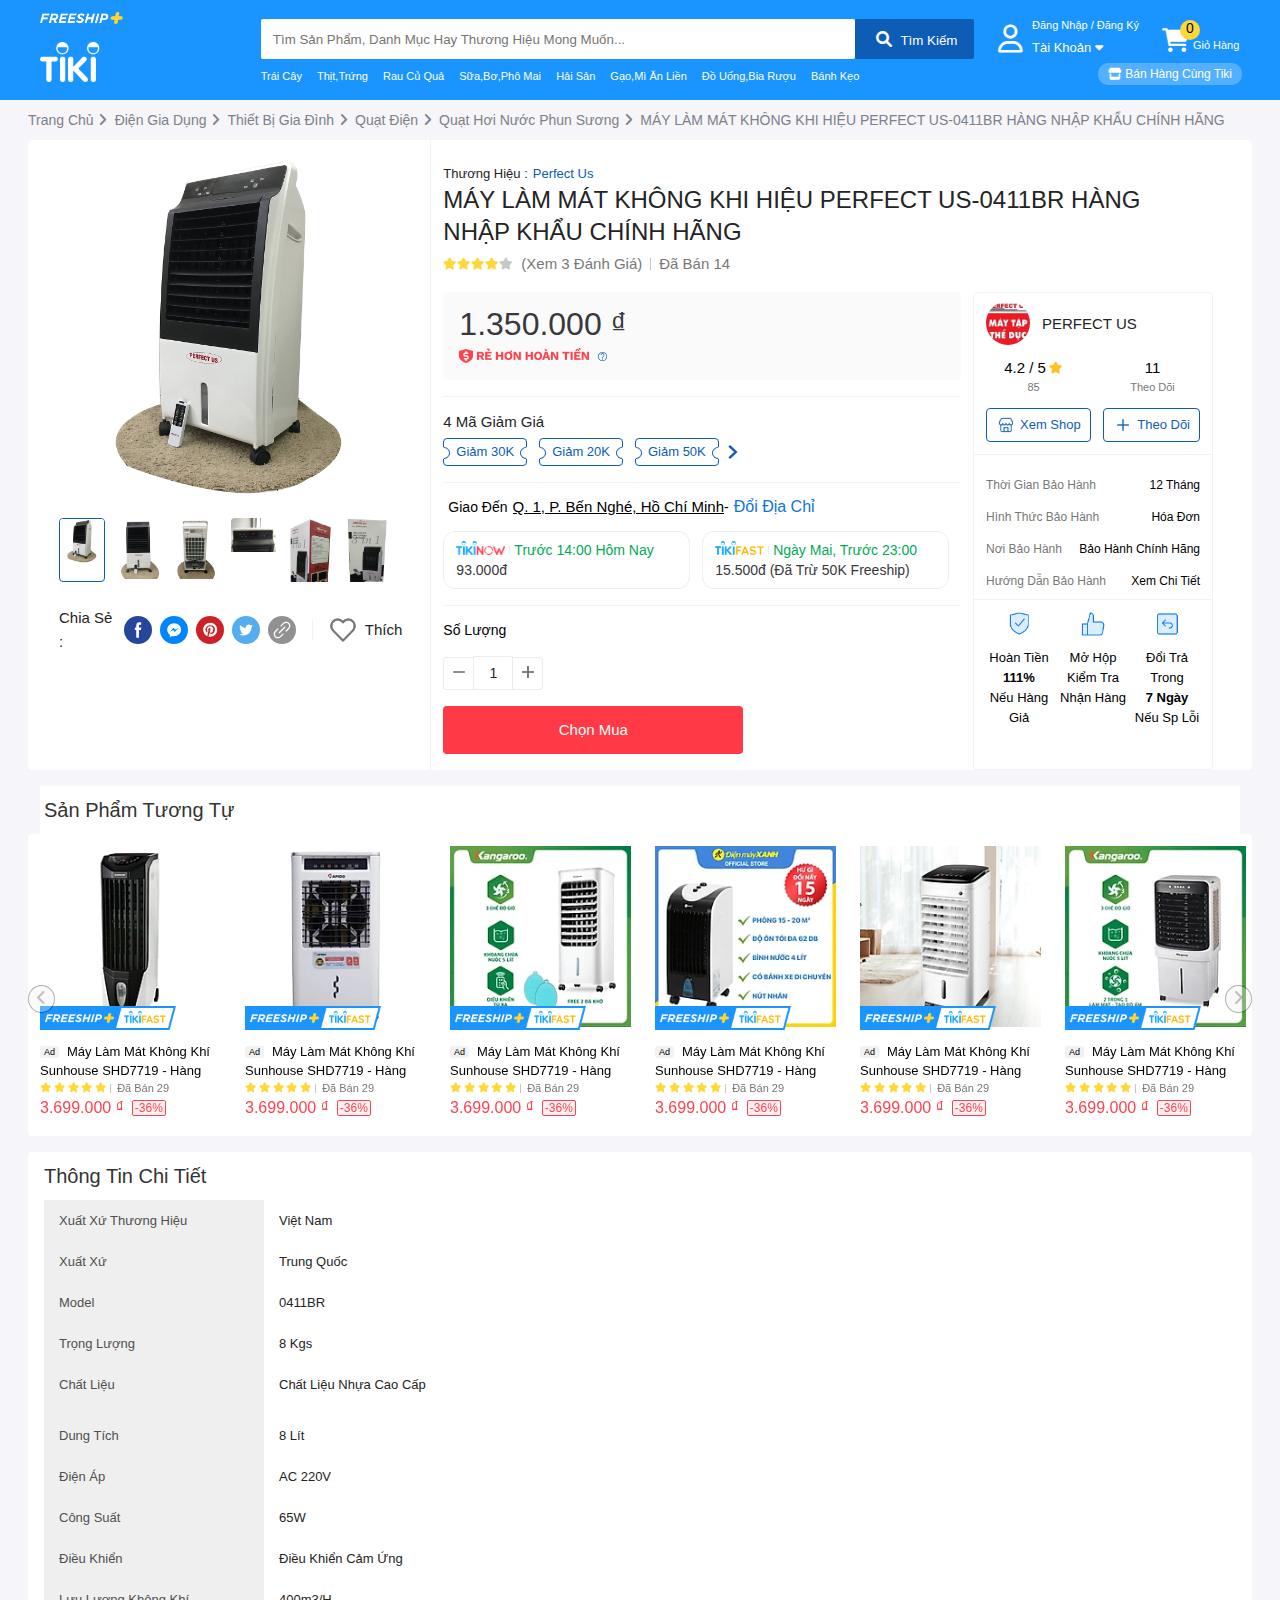
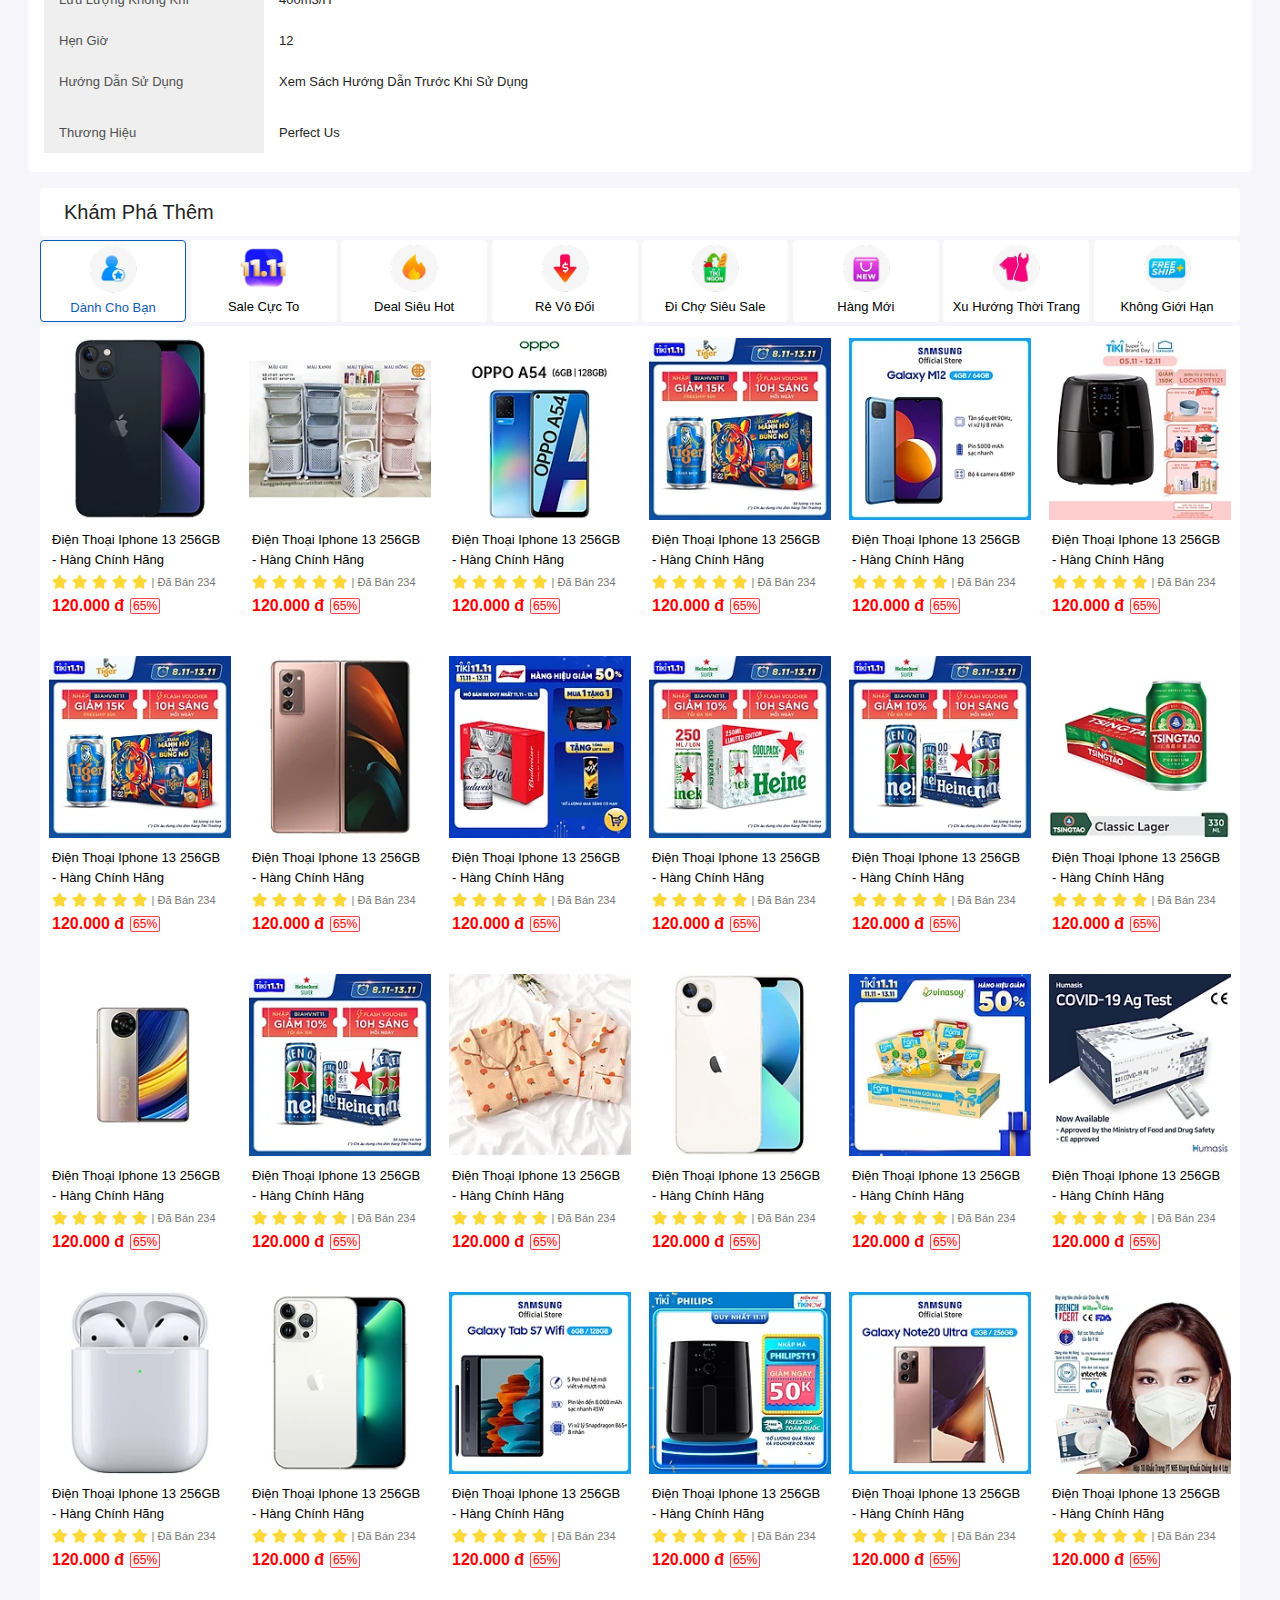
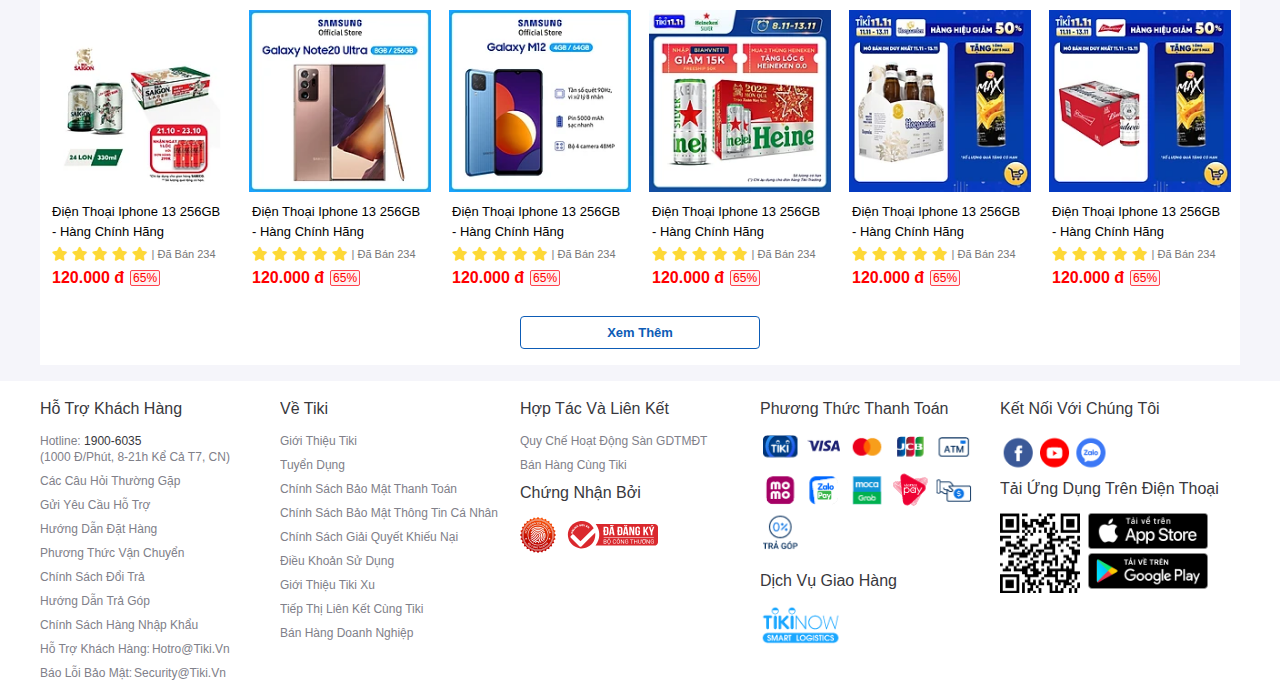
==== commit 990cb5a4: "TK: update code respondive" ====
--- a/tiki/detail.html
+++ b/tiki/detail.html
@@ -8,6 +8,8 @@
     <link rel="stylesheet" href="https://cdnjs.cloudflare.com/ajax/libs/font-awesome/6.0.0/css/all.min.css">
     <link rel="stylesheet" href="https://unpkg.com/swiper/swiper-bundle.min.css" />
     <link rel="stylesheet" href="css/grid.css">
+   
+
     <link rel="stylesheet" href="css/main_detail.css">
     <link rel="stylesheet" href="css/index.css">
     <title>TIKI Detail</title>
@@ -107,6 +109,14 @@
             </div>
         </div>
     </div>
+    <!---------------- section nav mobile--------------->
+    <section class="nav_mobile">
+        <div class="container_nav_mobile">
+            <div class="btn_buy_now">
+                Mua ngay
+            </div>
+        </div>
+    </section>
     <div class="breadcrumb">
         <div class="grid wide">
             <div class="row">
@@ -343,614 +353,636 @@
     <div class="product_slide">
         <div class="grid wide">
             <div class="row">
-            <h2 class="block_title">Sản Phẩm Tương Tự</h2>
-            <div class="slider_container">
-                <div class="slick_arrow prev btn_prev_slide">
-                    <i class="fa-solid fa-angle-left"></i>
-                </div>
-                <div class="slick_arrow next btn_next_slide">
-                    <i class="fa-solid fa-angle-right"></i>
-                </div>
-                <div class="slick_list">
-                    <div class="slick_track">
-                        <div class="slick_Item">
-                            <div class="item_Product_img">
-                                <img src="image/slide_product/img1.webp" alt="">
-                                <img src="image/suggestion_img/freeShip.png" class="img_freeshipp">
-                            </div>
-                            <div class="title">
-                                <p
-                                    style="background: rgb(242, 242, 242); line-height: 12px; display: inline-block; padding: 0px 4px; font-size: 9px; margin: 0px 4px 0px 0px; position: relative; top: -1px; border-radius: 2px;">
-                                    Ad</p>
-                                <h3>Máy Làm Mát Không Khí Sunhouse SHD7719 - Hàng Chính Hãng</h3>
-                            </div>
-                            <div class="bottom">
-                                <div class="stars">
-                                    <i class="fa-solid fa-star"></i>
-                                    <i class="fa-solid fa-star"></i>
-                                    <i class="fa-solid fa-star"></i>
-                                    <i class="fa-solid fa-star"></i>
-                                    <i class="fa-solid fa-star"></i>
-                                </div>
-                                <div
-                                    style="display: flex; align-items: center; color: rgb(120, 120, 120); line-height: normal; font-size: 11px; padding-left: 4px;">
-                                    <div style="width: 1px; height: 9px; background-color: rgb(199, 199, 199);"></div>
-                                    <div data-view-id="pdp_quantity_sold" style="padding-left: 6px;">Đã bán 29</div>
-                                </div>
-                            </div>
-                            <p class="price has-discount">3.699.000 ₫<span class="percent">-36%</span></p>
-                        </div>
-                        <div class="slick_Item">
-                            <div class="item_Product_img">
-                                <img src="image/slide_product/img2.webp" alt="">
-                                <img src="image/suggestion_img/freeShip.png" class="img_freeshipp">
-                            </div>
-                            <div class="title">
-                                <p
-                                    style="background: rgb(242, 242, 242); line-height: 12px; display: inline-block; padding: 0px 4px; font-size: 9px; margin: 0px 4px 0px 0px; position: relative; top: -1px; border-radius: 2px;">
-                                    Ad</p>
-                                <h3>Máy Làm Mát Không Khí Sunhouse SHD7719 - Hàng Chính Hãng</h3>
-                            </div>
-                            <div class="bottom">
-                                <div class="stars">
-                                    <i class="fa-solid fa-star"></i>
-                                    <i class="fa-solid fa-star"></i>
-                                    <i class="fa-solid fa-star"></i>
-                                    <i class="fa-solid fa-star"></i>
-                                    <i class="fa-solid fa-star"></i>
-                                </div>
-                                <div
-                                    style="display: flex; align-items: center; color: rgb(120, 120, 120); line-height: normal; font-size: 11px; padding-left: 4px;">
-                                    <div style="width: 1px; height: 9px; background-color: rgb(199, 199, 199);"></div>
-                                    <div data-view-id="pdp_quantity_sold" style="padding-left: 6px;">Đã bán 29</div>
-                                </div>
-                            </div>
-                            <p class="price has-discount">3.699.000 ₫<span class="percent">-36%</span></p>
-                        </div>
-                        <div class="slick_Item">
-                            <div class="item_Product_img">
-                                <img src="image/slide_product/img3.webp" alt="">
-                                <img src="image/suggestion_img/freeShip.png" class="img_freeshipp">
-                            </div>
-                            <div class="title">
-                                <p
-                                    style="background: rgb(242, 242, 242); line-height: 12px; display: inline-block; padding: 0px 4px; font-size: 9px; margin: 0px 4px 0px 0px; position: relative; top: -1px; border-radius: 2px;">
-                                    Ad</p>
-                                <h3>Máy Làm Mát Không Khí Sunhouse SHD7719 - Hàng Chính Hãng</h3>
-                            </div>
-                            <div class="bottom">
-                                <div class="stars">
-                                    <i class="fa-solid fa-star"></i>
-                                    <i class="fa-solid fa-star"></i>
-                                    <i class="fa-solid fa-star"></i>
-                                    <i class="fa-solid fa-star"></i>
-                                    <i class="fa-solid fa-star"></i>
-                                </div>
-                                <div
-                                    style="display: flex; align-items: center; color: rgb(120, 120, 120); line-height: normal; font-size: 11px; padding-left: 4px;">
-                                    <div style="width: 1px; height: 9px; background-color: rgb(199, 199, 199);"></div>
-                                    <div data-view-id="pdp_quantity_sold" style="padding-left: 6px;">Đã bán 29</div>
-                                </div>
-                            </div>
-                            <p class="price has-discount">3.699.000 ₫<span class="percent">-36%</span></p>
-                        </div>
-                        <div class="slick_Item">
-                            <div class="item_Product_img">
-                                <img src="image/slide_product/img4.webp" alt="">
-                                <img src="image/suggestion_img/freeShip.png" class="img_freeshipp">
-                            </div>
-                            <div class="title">
-                                <p
-                                    style="background: rgb(242, 242, 242); line-height: 12px; display: inline-block; padding: 0px 4px; font-size: 9px; margin: 0px 4px 0px 0px; position: relative; top: -1px; border-radius: 2px;">
-                                    Ad</p>
-                                <h3>Máy Làm Mát Không Khí Sunhouse SHD7719 - Hàng Chính Hãng</h3>
-                            </div>
-                            <div class="bottom">
-                                <div class="stars">
-                                    <i class="fa-solid fa-star"></i>
-                                    <i class="fa-solid fa-star"></i>
-                                    <i class="fa-solid fa-star"></i>
-                                    <i class="fa-solid fa-star"></i>
-                                    <i class="fa-solid fa-star"></i>
-                                </div>
-                                <div
-                                    style="display: flex; align-items: center; color: rgb(120, 120, 120); line-height: normal; font-size: 11px; padding-left: 4px;">
-                                    <div style="width: 1px; height: 9px; background-color: rgb(199, 199, 199);"></div>
-                                    <div data-view-id="pdp_quantity_sold" style="padding-left: 6px;">Đã bán 29</div>
-                                </div>
-                            </div>
-                            <p class="price has-discount">3.699.000 ₫<span class="percent">-36%</span></p>
-                        </div>
-                        <div class="slick_Item">
-                            <div class="item_Product_img">
-                                <img src="image/slide_product/img5.webp" alt="">
-                                <img src="image/suggestion_img/freeShip.png" class="img_freeshipp">
-                            </div>
-                            <div class="title">
-                                <p
-                                    style="background: rgb(242, 242, 242); line-height: 12px; display: inline-block; padding: 0px 4px; font-size: 9px; margin: 0px 4px 0px 0px; position: relative; top: -1px; border-radius: 2px;">
-                                    Ad</p>
-                                <h3>Máy Làm Mát Không Khí Sunhouse SHD7719 - Hàng Chính Hãng</h3>
-                            </div>
-                            <div class="bottom">
-                                <div class="stars">
-                                    <i class="fa-solid fa-star"></i>
-                                    <i class="fa-solid fa-star"></i>
-                                    <i class="fa-solid fa-star"></i>
-                                    <i class="fa-solid fa-star"></i>
-                                    <i class="fa-solid fa-star"></i>
-                                </div>
-                                <div
-                                    style="display: flex; align-items: center; color: rgb(120, 120, 120); line-height: normal; font-size: 11px; padding-left: 4px;">
-                                    <div style="width: 1px; height: 9px; background-color: rgb(199, 199, 199);"></div>
-                                    <div data-view-id="pdp_quantity_sold" style="padding-left: 6px;">Đã bán 29</div>
-                                </div>
-                            </div>
-                            <p class="price has-discount">3.699.000 ₫<span class="percent">-36%</span></p>
-                        </div>
-                        <div class="slick_Item">
-                            <div class="item_Product_img">
-                                <img src="image/slide_product/img6.webp" alt="">
-                                <img src="image/suggestion_img/freeShip.png" class="img_freeshipp">
-                            </div>
-                            <div class="title">
-                                <p
-                                    style="background: rgb(242, 242, 242); line-height: 12px; display: inline-block; padding: 0px 4px; font-size: 9px; margin: 0px 4px 0px 0px; position: relative; top: -1px; border-radius: 2px;">
-                                    Ad</p>
-                                <h3>Máy Làm Mát Không Khí Sunhouse SHD7719 - Hàng Chính Hãng</h3>
-                            </div>
-                            <div class="bottom">
-                                <div class="stars">
-                                    <i class="fa-solid fa-star"></i>
-                                    <i class="fa-solid fa-star"></i>
-                                    <i class="fa-solid fa-star"></i>
-                                    <i class="fa-solid fa-star"></i>
-                                    <i class="fa-solid fa-star"></i>
-                                </div>
-                                <div
-                                    style="display: flex; align-items: center; color: rgb(120, 120, 120); line-height: normal; font-size: 11px; padding-left: 4px;">
-                                    <div style="width: 1px; height: 9px; background-color: rgb(199, 199, 199);"></div>
-                                    <div data-view-id="pdp_quantity_sold" style="padding-left: 6px;">Đã bán 29</div>
-                                </div>
-                            </div>
-                            <p class="price has-discount">3.699.000 ₫<span class="percent">-36%</span></p>
-                        </div>
-                        <div class="slick_Item">
-                            <div class="item_Product_img">
-                                <img src="image/slide_product/img7.webp" alt="">
-                                <img src="image/suggestion_img/freeShip.png" class="img_freeshipp">
-                            </div>
-                            <div class="title">
-                                <p
-                                    style="background: rgb(242, 242, 242); line-height: 12px; display: inline-block; padding: 0px 4px; font-size: 9px; margin: 0px 4px 0px 0px; position: relative; top: -1px; border-radius: 2px;">
-                                    Ad</p>
-                                <h3>Máy Làm Mát Không Khí Sunhouse SHD7719 - Hàng Chính Hãng</h3>
-                            </div>
-                            <div class="bottom">
-                                <div class="stars">
-                                    <i class="fa-solid fa-star"></i>
-                                    <i class="fa-solid fa-star"></i>
-                                    <i class="fa-solid fa-star"></i>
-                                    <i class="fa-solid fa-star"></i>
-                                    <i class="fa-solid fa-star"></i>
-                                </div>
-                                <div
-                                    style="display: flex; align-items: center; color: rgb(120, 120, 120); line-height: normal; font-size: 11px; padding-left: 4px;">
-                                    <div style="width: 1px; height: 9px; background-color: rgb(199, 199, 199);"></div>
-                                    <div data-view-id="pdp_quantity_sold" style="padding-left: 6px;">Đã bán 29</div>
-                                </div>
-                            </div>
-                            <p class="price has-discount">3.699.000 ₫<span class="percent">-36%</span></p>
-                        </div>
-                        <div class="slick_Item">
-                            <div class="item_Product_img">
-                                <img src="image/slide_product/img8.webp" alt="">
-                                <img src="image/suggestion_img/freeShip.png" class="img_freeshipp">
-                            </div>
-                            <div class="title">
-                                <p
-                                    style="background: rgb(242, 242, 242); line-height: 12px; display: inline-block; padding: 0px 4px; font-size: 9px; margin: 0px 4px 0px 0px; position: relative; top: -1px; border-radius: 2px;">
-                                    Ad</p>
-                                <h3>Máy Làm Mát Không Khí Sunhouse SHD7719 - Hàng Chính Hãng</h3>
-                            </div>
-                            <div class="bottom">
-                                <div class="stars">
-                                    <i class="fa-solid fa-star"></i>
-                                    <i class="fa-solid fa-star"></i>
-                                    <i class="fa-solid fa-star"></i>
-                                    <i class="fa-solid fa-star"></i>
-                                    <i class="fa-solid fa-star"></i>
-                                </div>
-                                <div
-                                    style="display: flex; align-items: center; color: rgb(120, 120, 120); line-height: normal; font-size: 11px; padding-left: 4px;">
-                                    <div style="width: 1px; height: 9px; background-color: rgb(199, 199, 199);"></div>
-                                    <div data-view-id="pdp_quantity_sold" style="padding-left: 6px;">Đã bán 29</div>
-                                </div>
-                            </div>
-                            <p class="price has-discount">3.699.000 ₫<span class="percent">-36%</span></p>
-                        </div>
-                        <div class="slick_Item">
-                            <div class="item_Product_img">
-                                <img src="image/slide_product/img9.webp" alt="">
-                                <img src="image/suggestion_img/freeShip.png" class="img_freeshipp">
-                            </div>
-                            <div class="title">
-                                <p
-                                    style="background: rgb(242, 242, 242); line-height: 12px; display: inline-block; padding: 0px 4px; font-size: 9px; margin: 0px 4px 0px 0px; position: relative; top: -1px; border-radius: 2px;">
-                                    Ad</p>
-                                <h3>Máy Làm Mát Không Khí Sunhouse SHD7719 - Hàng Chính Hãng</h3>
-                            </div>
-                            <div class="bottom">
-                                <div class="stars">
-                                    <i class="fa-solid fa-star"></i>
-                                    <i class="fa-solid fa-star"></i>
-                                    <i class="fa-solid fa-star"></i>
-                                    <i class="fa-solid fa-star"></i>
-                                    <i class="fa-solid fa-star"></i>
-                                </div>
-                                <div
-                                    style="display: flex; align-items: center; color: rgb(120, 120, 120); line-height: normal; font-size: 11px; padding-left: 4px;">
-                                    <div style="width: 1px; height: 9px; background-color: rgb(199, 199, 199);"></div>
-                                    <div data-view-id="pdp_quantity_sold" style="padding-left: 6px;">Đã bán 29</div>
-                                </div>
-                            </div>
-                            <p class="price has-discount">3.699.000 ₫<span class="percent">-36%</span></p>
-                        </div>
-                        <div class="slick_Item">
-                            <div class="item_Product_img">
-                                <img src="image/slide_product/img10.webp" alt="">
-                                <img src="image/suggestion_img/freeShip.png" class="img_freeshipp">
-                            </div>
-                            <div class="title">
-                                <p
-                                    style="background: rgb(242, 242, 242); line-height: 12px; display: inline-block; padding: 0px 4px; font-size: 9px; margin: 0px 4px 0px 0px; position: relative; top: -1px; border-radius: 2px;">
-                                    Ad</p>
-                                <h3>Máy Làm Mát Không Khí Sunhouse SHD7719 - Hàng Chính Hãng</h3>
-                            </div>
-                            <div class="bottom">
-                                <div class="stars">
-                                    <i class="fa-solid fa-star"></i>
-                                    <i class="fa-solid fa-star"></i>
-                                    <i class="fa-solid fa-star"></i>
-                                    <i class="fa-solid fa-star"></i>
-                                    <i class="fa-solid fa-star"></i>
-                                </div>
-                                <div
-                                    style="display: flex; align-items: center; color: rgb(120, 120, 120); line-height: normal; font-size: 11px; padding-left: 4px;">
-                                    <div style="width: 1px; height: 9px; background-color: rgb(199, 199, 199);"></div>
-                                    <div data-view-id="pdp_quantity_sold" style="padding-left: 6px;">Đã bán 29</div>
-                                </div>
-                            </div>
-                            <p class="price has-discount">3.699.000 ₫<span class="percent">-36%</span></p>
-                        </div>
-                        <div class="slick_Item">
-                            <div class="item_Product_img">
-                                <img src="image/slide_product/img1.webp" alt="">
-                                <img src="image/suggestion_img/freeShip.png" class="img_freeshipp">
-                            </div>
-                            <div class="title">
-                                <p
-                                    style="background: rgb(242, 242, 242); line-height: 12px; display: inline-block; padding: 0px 4px; font-size: 9px; margin: 0px 4px 0px 0px; position: relative; top: -1px; border-radius: 2px;">
-                                    Ad</p>
-                                <h3>Máy Làm Mát Không Khí Sunhouse SHD7719 - Hàng Chính Hãng</h3>
-                            </div>
-                            <div class="bottom">
-                                <div class="stars">
-                                    <i class="fa-solid fa-star"></i>
-                                    <i class="fa-solid fa-star"></i>
-                                    <i class="fa-solid fa-star"></i>
-                                    <i class="fa-solid fa-star"></i>
-                                    <i class="fa-solid fa-star"></i>
-                                </div>
-                                <div
-                                    style="display: flex; align-items: center; color: rgb(120, 120, 120); line-height: normal; font-size: 11px; padding-left: 4px;">
-                                    <div style="width: 1px; height: 9px; background-color: rgb(199, 199, 199);"></div>
-                                    <div data-view-id="pdp_quantity_sold" style="padding-left: 6px;">Đã bán 29</div>
-                                </div>
-                            </div>
-                            <p class="price has-discount">3.699.000 ₫<span class="percent">-36%</span></p>
-                        </div>
-                        <div class="slick_Item">
-                            <div class="item_Product_img">
-                                <img src="image/slide_product/img2.webp" alt="">
-                                <img src="image/suggestion_img/freeShip.png" class="img_freeshipp">
-                            </div>
-                            <div class="title">
-                                <p
-                                    style="background: rgb(242, 242, 242); line-height: 12px; display: inline-block; padding: 0px 4px; font-size: 9px; margin: 0px 4px 0px 0px; position: relative; top: -1px; border-radius: 2px;">
-                                    Ad</p>
-                                <h3>Máy Làm Mát Không Khí Sunhouse SHD7719 - Hàng Chính Hãng</h3>
-                            </div>
-                            <div class="bottom">
-                                <div class="stars">
-                                    <i class="fa-solid fa-star"></i>
-                                    <i class="fa-solid fa-star"></i>
-                                    <i class="fa-solid fa-star"></i>
-                                    <i class="fa-solid fa-star"></i>
-                                    <i class="fa-solid fa-star"></i>
-                                </div>
-                                <div
-                                    style="display: flex; align-items: center; color: rgb(120, 120, 120); line-height: normal; font-size: 11px; padding-left: 4px;">
-                                    <div style="width: 1px; height: 9px; background-color: rgb(199, 199, 199);"></div>
-                                    <div data-view-id="pdp_quantity_sold" style="padding-left: 6px;">Đã bán 29</div>
-                                </div>
-                            </div>
-                            <p class="price has-discount">3.699.000 ₫<span class="percent">-36%</span></p>
-                        </div>
-                        <div class="slick_Item">
-                            <div class="item_Product_img">
-                                <img src="image/slide_product/img3.webp" alt="">
-                                <img src="image/suggestion_img/freeShip.png" class="img_freeshipp">
-                            </div>
-                            <div class="title">
-                                <p
-                                    style="background: rgb(242, 242, 242); line-height: 12px; display: inline-block; padding: 0px 4px; font-size: 9px; margin: 0px 4px 0px 0px; position: relative; top: -1px; border-radius: 2px;">
-                                    Ad</p>
-                                <h3>Máy Làm Mát Không Khí Sunhouse SHD7719 - Hàng Chính Hãng</h3>
-                            </div>
-                            <div class="bottom">
-                                <div class="stars">
-                                    <i class="fa-solid fa-star"></i>
-                                    <i class="fa-solid fa-star"></i>
-                                    <i class="fa-solid fa-star"></i>
-                                    <i class="fa-solid fa-star"></i>
-                                    <i class="fa-solid fa-star"></i>
-                                </div>
-                                <div
-                                    style="display: flex; align-items: center; color: rgb(120, 120, 120); line-height: normal; font-size: 11px; padding-left: 4px;">
-                                    <div style="width: 1px; height: 9px; background-color: rgb(199, 199, 199);"></div>
-                                    <div data-view-id="pdp_quantity_sold" style="padding-left: 6px;">Đã bán 29</div>
-                                </div>
-                            </div>
-                            <p class="price has-discount">3.699.000 ₫<span class="percent">-36%</span></p>
-                        </div>
-                        <div class="slick_Item">
-                            <div class="item_Product_img">
-                                <img src="image/slide_product/img4.webp" alt="">
-                                <img src="image/suggestion_img/freeShip.png" class="img_freeshipp">
-                            </div>
-                            <div class="title">
-                                <p
-                                    style="background: rgb(242, 242, 242); line-height: 12px; display: inline-block; padding: 0px 4px; font-size: 9px; margin: 0px 4px 0px 0px; position: relative; top: -1px; border-radius: 2px;">
-                                    Ad</p>
-                                <h3>Máy Làm Mát Không Khí Sunhouse SHD7719 - Hàng Chính Hãng</h3>
-                            </div>
-                            <div class="bottom">
-                                <div class="stars">
-                                    <i class="fa-solid fa-star"></i>
-                                    <i class="fa-solid fa-star"></i>
-                                    <i class="fa-solid fa-star"></i>
-                                    <i class="fa-solid fa-star"></i>
-                                    <i class="fa-solid fa-star"></i>
-                                </div>
-                                <div
-                                    style="display: flex; align-items: center; color: rgb(120, 120, 120); line-height: normal; font-size: 11px; padding-left: 4px;">
-                                    <div style="width: 1px; height: 9px; background-color: rgb(199, 199, 199);"></div>
-                                    <div data-view-id="pdp_quantity_sold" style="padding-left: 6px;">Đã bán 29</div>
-                                </div>
-                            </div>
-                            <p class="price has-discount">3.699.000 ₫<span class="percent">-36%</span></p>
-                        </div>
-                        <div class="slick_Item">
-                            <div class="item_Product_img">
-                                <img src="image/slide_product/img5.webp" alt="">
-                                <img src="image/suggestion_img/freeShip.png" class="img_freeshipp">
-                            </div>
-                            <div class="title">
-                                <p
-                                    style="background: rgb(242, 242, 242); line-height: 12px; display: inline-block; padding: 0px 4px; font-size: 9px; margin: 0px 4px 0px 0px; position: relative; top: -1px; border-radius: 2px;">
-                                    Ad</p>
-                                <h3>Máy Làm Mát Không Khí Sunhouse SHD7719 - Hàng Chính Hãng</h3>
-                            </div>
-                            <div class="bottom">
-                                <div class="stars">
-                                    <i class="fa-solid fa-star"></i>
-                                    <i class="fa-solid fa-star"></i>
-                                    <i class="fa-solid fa-star"></i>
-                                    <i class="fa-solid fa-star"></i>
-                                    <i class="fa-solid fa-star"></i>
-                                </div>
-                                <div
-                                    style="display: flex; align-items: center; color: rgb(120, 120, 120); line-height: normal; font-size: 11px; padding-left: 4px;">
-                                    <div style="width: 1px; height: 9px; background-color: rgb(199, 199, 199);"></div>
-                                    <div data-view-id="pdp_quantity_sold" style="padding-left: 6px;">Đã bán 29</div>
-                                </div>
-                            </div>
-                            <p class="price has-discount">3.699.000 ₫<span class="percent">-36%</span></p>
-                        </div>
-                        <div class="slick_Item">
-                            <div class="item_Product_img">
-                                <img src="image/slide_product/img6.webp" alt="">
-                                <img src="image/suggestion_img/freeShip.png" class="img_freeshipp">
-                            </div>
-                            <div class="title">
-                                <p
-                                    style="background: rgb(242, 242, 242); line-height: 12px; display: inline-block; padding: 0px 4px; font-size: 9px; margin: 0px 4px 0px 0px; position: relative; top: -1px; border-radius: 2px;">
-                                    Ad</p>
-                                <h3>Máy Làm Mát Không Khí Sunhouse SHD7719 - Hàng Chính Hãng</h3>
-                            </div>
-                            <div class="bottom">
-                                <div class="stars">
-                                    <i class="fa-solid fa-star"></i>
-                                    <i class="fa-solid fa-star"></i>
-                                    <i class="fa-solid fa-star"></i>
-                                    <i class="fa-solid fa-star"></i>
-                                    <i class="fa-solid fa-star"></i>
-                                </div>
-                                <div
-                                    style="display: flex; align-items: center; color: rgb(120, 120, 120); line-height: normal; font-size: 11px; padding-left: 4px;">
-                                    <div style="width: 1px; height: 9px; background-color: rgb(199, 199, 199);"></div>
-                                    <div data-view-id="pdp_quantity_sold" style="padding-left: 6px;">Đã bán 29</div>
-                                </div>
-                            </div>
-                            <p class="price has-discount">3.699.000 ₫<span class="percent">-36%</span></p>
-                        </div>
-                        <div class="slick_Item">
-                            <div class="item_Product_img">
-                                <img src="image/slide_product/img7.webp" alt="">
-                                <img src="image/suggestion_img/freeShip.png" class="img_freeshipp">
-                            </div>
-                            <div class="title">
-                                <p
-                                    style="background: rgb(242, 242, 242); line-height: 12px; display: inline-block; padding: 0px 4px; font-size: 9px; margin: 0px 4px 0px 0px; position: relative; top: -1px; border-radius: 2px;">
-                                    Ad</p>
-                                <h3>Máy Làm Mát Không Khí Sunhouse SHD7719 - Hàng Chính Hãng</h3>
-                            </div>
-                            <div class="bottom">
-                                <div class="stars">
-                                    <i class="fa-solid fa-star"></i>
-                                    <i class="fa-solid fa-star"></i>
-                                    <i class="fa-solid fa-star"></i>
-                                    <i class="fa-solid fa-star"></i>
-                                    <i class="fa-solid fa-star"></i>
-                                </div>
-                                <div
-                                    style="display: flex; align-items: center; color: rgb(120, 120, 120); line-height: normal; font-size: 11px; padding-left: 4px;">
-                                    <div style="width: 1px; height: 9px; background-color: rgb(199, 199, 199);"></div>
-                                    <div data-view-id="pdp_quantity_sold" style="padding-left: 6px;">Đã bán 29</div>
-                                </div>
-                            </div>
-                            <p class="price has-discount">3.699.000 ₫<span class="percent">-36%</span></p>
-                        </div>
-                        <div class="slick_Item">
-                            <div class="item_Product_img">
-                                <img src="image/slide_product/img8.webp" alt="">
-                                <img src="image/suggestion_img/freeShip.png" class="img_freeshipp">
-                            </div>
-                            <div class="title">
-                                <p
-                                    style="background: rgb(242, 242, 242); line-height: 12px; display: inline-block; padding: 0px 4px; font-size: 9px; margin: 0px 4px 0px 0px; position: relative; top: -1px; border-radius: 2px;">
-                                    Ad</p>
-                                <h3>Máy Làm Mát Không Khí Sunhouse SHD7719 - Hàng Chính Hãng</h3>
-                            </div>
-                            <div class="bottom">
-                                <div class="stars">
-                                    <i class="fa-solid fa-star"></i>
-                                    <i class="fa-solid fa-star"></i>
-                                    <i class="fa-solid fa-star"></i>
-                                    <i class="fa-solid fa-star"></i>
-                                    <i class="fa-solid fa-star"></i>
-                                </div>
-                                <div
-                                    style="display: flex; align-items: center; color: rgb(120, 120, 120); line-height: normal; font-size: 11px; padding-left: 4px;">
-                                    <div style="width: 1px; height: 9px; background-color: rgb(199, 199, 199);"></div>
-                                    <div data-view-id="pdp_quantity_sold" style="padding-left: 6px;">Đã bán 29</div>
-                                </div>
-                            </div>
-                            <p class="price has-discount">3.699.000 ₫<span class="percent">-36%</span></p>
-                        </div>
-                        <div class="slick_Item">
-                            <div class="item_Product_img">
-                                <img src="image/slide_product/img9.webp" alt="">
-                                <img src="image/suggestion_img/freeShip.png" class="img_freeshipp">
-                            </div>
-                            <div class="title">
-                                <p
-                                    style="background: rgb(242, 242, 242); line-height: 12px; display: inline-block; padding: 0px 4px; font-size: 9px; margin: 0px 4px 0px 0px; position: relative; top: -1px; border-radius: 2px;">
-                                    Ad</p>
-                                <h3>Máy Làm Mát Không Khí Sunhouse SHD7719 - Hàng Chính Hãng</h3>
-                            </div>
-                            <div class="bottom">
-                                <div class="stars">
-                                    <i class="fa-solid fa-star"></i>
-                                    <i class="fa-solid fa-star"></i>
-                                    <i class="fa-solid fa-star"></i>
-                                    <i class="fa-solid fa-star"></i>
-                                    <i class="fa-solid fa-star"></i>
-                                </div>
-                                <div
-                                    style="display: flex; align-items: center; color: rgb(120, 120, 120); line-height: normal; font-size: 11px; padding-left: 4px;">
-                                    <div style="width: 1px; height: 9px; background-color: rgb(199, 199, 199);"></div>
-                                    <div data-view-id="pdp_quantity_sold" style="padding-left: 6px;">Đã bán 29</div>
-                                </div>
-                            </div>
-                            <p class="price has-discount">3.699.000 ₫<span class="percent">-36%</span></p>
-                        </div>
-                        <div class="slick_Item">
-                            <div class="item_Product_img">
-                                <img src="image/slide_product/img10.webp" alt="">
-                                <img src="image/suggestion_img/freeShip.png" class="img_freeshipp">
-                            </div>
-                            <div class="title">
-                                <p
-                                    style="background: rgb(242, 242, 242); line-height: 12px; display: inline-block; padding: 0px 4px; font-size: 9px; margin: 0px 4px 0px 0px; position: relative; top: -1px; border-radius: 2px;">
-                                    Ad</p>
-                                <h3>Máy Làm Mát Không Khí Sunhouse SHD7719 - Hàng Chính Hãng</h3>
-                            </div>
-                            <div class="bottom">
-                                <div class="stars">
-                                    <i class="fa-solid fa-star"></i>
-                                    <i class="fa-solid fa-star"></i>
-                                    <i class="fa-solid fa-star"></i>
-                                    <i class="fa-solid fa-star"></i>
-                                    <i class="fa-solid fa-star"></i>
-                                </div>
-                                <div
-                                    style="display: flex; align-items: center; color: rgb(120, 120, 120); line-height: normal; font-size: 11px; padding-left: 4px;">
-                                    <div style="width: 1px; height: 9px; background-color: rgb(199, 199, 199);"></div>
-                                    <div data-view-id="pdp_quantity_sold" style="padding-left: 6px;">Đã bán 29</div>
-                                </div>
-                            </div>
-                            <p class="price has-discount">3.699.000 ₫<span class="percent">-36%</span></p>
-                        </div>
-                        <div class="slick_Item">
-                            <div class="item_Product_img">
-                                <img src="image/slide_product/img1.webp" alt="">
-                                <img src="image/suggestion_img/freeShip.png" class="img_freeshipp">
-                            </div>
-                            <div class="title">
-                                <p
-                                    style="background: rgb(242, 242, 242); line-height: 12px; display: inline-block; padding: 0px 4px; font-size: 9px; margin: 0px 4px 0px 0px; position: relative; top: -1px; border-radius: 2px;">
-                                    Ad</p>
-                                <h3>Máy Làm Mát Không Khí Sunhouse SHD7719 - Hàng Chính Hãng</h3>
-                            </div>
-                            <div class="bottom">
-                                <div class="stars">
-                                    <i class="fa-solid fa-star"></i>
-                                    <i class="fa-solid fa-star"></i>
-                                    <i class="fa-solid fa-star"></i>
-                                    <i class="fa-solid fa-star"></i>
-                                    <i class="fa-solid fa-star"></i>
-                                </div>
-                                <div
-                                    style="display: flex; align-items: center; color: rgb(120, 120, 120); line-height: normal; font-size: 11px; padding-left: 4px;">
-                                    <div style="width: 1px; height: 9px; background-color: rgb(199, 199, 199);"></div>
-                                    <div data-view-id="pdp_quantity_sold" style="padding-left: 6px;">Đã bán 29</div>
-                                </div>
-                            </div>
-                            <p class="price has-discount">3.699.000 ₫<span class="percent">-36%</span></p>
-                        </div>
-                        <div class="slick_Item">
-                            <div class="item_Product_img">
-                                <img src="image/slide_product/img2.webp" alt="">
-                                <img src="image/suggestion_img/freeShip.png" class="img_freeshipp">
-                            </div>
-                            <div class="title">
-                                <p
-                                    style="background: rgb(242, 242, 242); line-height: 12px; display: inline-block; padding: 0px 4px; font-size: 9px; margin: 0px 4px 0px 0px; position: relative; top: -1px; border-radius: 2px;">
-                                    Ad</p>
-                                <h3>Máy Làm Mát Không Khí Sunhouse SHD7719 - Hàng Chính Hãng</h3>
-                            </div>
-                            <div class="bottom">
-                                <div class="stars">
-                                    <i class="fa-solid fa-star"></i>
-                                    <i class="fa-solid fa-star"></i>
-                                    <i class="fa-solid fa-star"></i>
-                                    <i class="fa-solid fa-star"></i>
-                                    <i class="fa-solid fa-star"></i>
-                                </div>
-                                <div
-                                    style="display: flex; align-items: center; color: rgb(120, 120, 120); line-height: normal; font-size: 11px; padding-left: 4px;">
-                                    <div style="width: 1px; height: 9px; background-color: rgb(199, 199, 199);"></div>
-                                    <div data-view-id="pdp_quantity_sold" style="padding-left: 6px;">Đã bán 29</div>
-                                </div>
-                            </div>
-                            <p class="price has-discount">3.699.000 ₫<span class="percent">-36%</span></p>
+                <h2 class="block_title">Sản Phẩm Tương Tự</h2>
+                <div class="slider_container">
+                    <div class="slick_arrow prev btn_prev_slide">
+                        <i class="fa-solid fa-angle-left"></i>
+                    </div>
+                    <div class="slick_arrow next btn_next_slide">
+                        <i class="fa-solid fa-angle-right"></i>
+                    </div>
+                    <div class="slick_list">
+                        <div class="slick_track">
+                            <div class="slick_Item">
+                                <div class="item_Product_img">
+                                    <img src="image/slide_product/img1.webp" alt="">
+                                    <img src="image/suggestion_img/freeShip.png" class="img_freeshipp">
+                                </div>
+                                <div class="title">
+                                    <p
+                                        style="background: rgb(242, 242, 242); line-height: 12px; display: inline-block; padding: 0px 4px; font-size: 9px; margin: 0px 4px 0px 0px; position: relative; top: -1px; border-radius: 2px;">
+                                        Ad</p>
+                                    <h3>Máy Làm Mát Không Khí Sunhouse SHD7719 - Hàng Chính Hãng</h3>
+                                </div>
+                                <div class="bottom">
+                                    <div class="stars">
+                                        <i class="fa-solid fa-star"></i>
+                                        <i class="fa-solid fa-star"></i>
+                                        <i class="fa-solid fa-star"></i>
+                                        <i class="fa-solid fa-star"></i>
+                                        <i class="fa-solid fa-star"></i>
+                                    </div>
+                                    <div
+                                        style="display: flex; align-items: center; color: rgb(120, 120, 120); line-height: normal; font-size: 11px; padding-left: 4px;">
+                                        <div style="width: 1px; height: 9px; background-color: rgb(199, 199, 199);">
+                                        </div>
+                                        <div data-view-id="pdp_quantity_sold" style="padding-left: 6px;">Đã bán 29</div>
+                                    </div>
+                                </div>
+                                <p class="price has-discount">3.699.000 ₫<span class="percent">-36%</span></p>
+                            </div>
+                            <div class="slick_Item">
+                                <div class="item_Product_img">
+                                    <img src="image/slide_product/img2.webp" alt="">
+                                    <img src="image/suggestion_img/freeShip.png" class="img_freeshipp">
+                                </div>
+                                <div class="title">
+                                    <p
+                                        style="background: rgb(242, 242, 242); line-height: 12px; display: inline-block; padding: 0px 4px; font-size: 9px; margin: 0px 4px 0px 0px; position: relative; top: -1px; border-radius: 2px;">
+                                        Ad</p>
+                                    <h3>Máy Làm Mát Không Khí Sunhouse SHD7719 - Hàng Chính Hãng</h3>
+                                </div>
+                                <div class="bottom">
+                                    <div class="stars">
+                                        <i class="fa-solid fa-star"></i>
+                                        <i class="fa-solid fa-star"></i>
+                                        <i class="fa-solid fa-star"></i>
+                                        <i class="fa-solid fa-star"></i>
+                                        <i class="fa-solid fa-star"></i>
+                                    </div>
+                                    <div
+                                        style="display: flex; align-items: center; color: rgb(120, 120, 120); line-height: normal; font-size: 11px; padding-left: 4px;">
+                                        <div style="width: 1px; height: 9px; background-color: rgb(199, 199, 199);">
+                                        </div>
+                                        <div data-view-id="pdp_quantity_sold" style="padding-left: 6px;">Đã bán 29</div>
+                                    </div>
+                                </div>
+                                <p class="price has-discount">3.699.000 ₫<span class="percent">-36%</span></p>
+                            </div>
+                            <div class="slick_Item">
+                                <div class="item_Product_img">
+                                    <img src="image/slide_product/img3.webp" alt="">
+                                    <img src="image/suggestion_img/freeShip.png" class="img_freeshipp">
+                                </div>
+                                <div class="title">
+                                    <p
+                                        style="background: rgb(242, 242, 242); line-height: 12px; display: inline-block; padding: 0px 4px; font-size: 9px; margin: 0px 4px 0px 0px; position: relative; top: -1px; border-radius: 2px;">
+                                        Ad</p>
+                                    <h3>Máy Làm Mát Không Khí Sunhouse SHD7719 - Hàng Chính Hãng</h3>
+                                </div>
+                                <div class="bottom">
+                                    <div class="stars">
+                                        <i class="fa-solid fa-star"></i>
+                                        <i class="fa-solid fa-star"></i>
+                                        <i class="fa-solid fa-star"></i>
+                                        <i class="fa-solid fa-star"></i>
+                                        <i class="fa-solid fa-star"></i>
+                                    </div>
+                                    <div
+                                        style="display: flex; align-items: center; color: rgb(120, 120, 120); line-height: normal; font-size: 11px; padding-left: 4px;">
+                                        <div style="width: 1px; height: 9px; background-color: rgb(199, 199, 199);">
+                                        </div>
+                                        <div data-view-id="pdp_quantity_sold" style="padding-left: 6px;">Đã bán 29</div>
+                                    </div>
+                                </div>
+                                <p class="price has-discount">3.699.000 ₫<span class="percent">-36%</span></p>
+                            </div>
+                            <div class="slick_Item">
+                                <div class="item_Product_img">
+                                    <img src="image/slide_product/img4.webp" alt="">
+                                    <img src="image/suggestion_img/freeShip.png" class="img_freeshipp">
+                                </div>
+                                <div class="title">
+                                    <p
+                                        style="background: rgb(242, 242, 242); line-height: 12px; display: inline-block; padding: 0px 4px; font-size: 9px; margin: 0px 4px 0px 0px; position: relative; top: -1px; border-radius: 2px;">
+                                        Ad</p>
+                                    <h3>Máy Làm Mát Không Khí Sunhouse SHD7719 - Hàng Chính Hãng</h3>
+                                </div>
+                                <div class="bottom">
+                                    <div class="stars">
+                                        <i class="fa-solid fa-star"></i>
+                                        <i class="fa-solid fa-star"></i>
+                                        <i class="fa-solid fa-star"></i>
+                                        <i class="fa-solid fa-star"></i>
+                                        <i class="fa-solid fa-star"></i>
+                                    </div>
+                                    <div
+                                        style="display: flex; align-items: center; color: rgb(120, 120, 120); line-height: normal; font-size: 11px; padding-left: 4px;">
+                                        <div style="width: 1px; height: 9px; background-color: rgb(199, 199, 199);">
+                                        </div>
+                                        <div data-view-id="pdp_quantity_sold" style="padding-left: 6px;">Đã bán 29</div>
+                                    </div>
+                                </div>
+                                <p class="price has-discount">3.699.000 ₫<span class="percent">-36%</span></p>
+                            </div>
+                            <div class="slick_Item">
+                                <div class="item_Product_img">
+                                    <img src="image/slide_product/img5.webp" alt="">
+                                    <img src="image/suggestion_img/freeShip.png" class="img_freeshipp">
+                                </div>
+                                <div class="title">
+                                    <p
+                                        style="background: rgb(242, 242, 242); line-height: 12px; display: inline-block; padding: 0px 4px; font-size: 9px; margin: 0px 4px 0px 0px; position: relative; top: -1px; border-radius: 2px;">
+                                        Ad</p>
+                                    <h3>Máy Làm Mát Không Khí Sunhouse SHD7719 - Hàng Chính Hãng</h3>
+                                </div>
+                                <div class="bottom">
+                                    <div class="stars">
+                                        <i class="fa-solid fa-star"></i>
+                                        <i class="fa-solid fa-star"></i>
+                                        <i class="fa-solid fa-star"></i>
+                                        <i class="fa-solid fa-star"></i>
+                                        <i class="fa-solid fa-star"></i>
+                                    </div>
+                                    <div
+                                        style="display: flex; align-items: center; color: rgb(120, 120, 120); line-height: normal; font-size: 11px; padding-left: 4px;">
+                                        <div style="width: 1px; height: 9px; background-color: rgb(199, 199, 199);">
+                                        </div>
+                                        <div data-view-id="pdp_quantity_sold" style="padding-left: 6px;">Đã bán 29</div>
+                                    </div>
+                                </div>
+                                <p class="price has-discount">3.699.000 ₫<span class="percent">-36%</span></p>
+                            </div>
+                            <div class="slick_Item">
+                                <div class="item_Product_img">
+                                    <img src="image/slide_product/img6.webp" alt="">
+                                    <img src="image/suggestion_img/freeShip.png" class="img_freeshipp">
+                                </div>
+                                <div class="title">
+                                    <p
+                                        style="background: rgb(242, 242, 242); line-height: 12px; display: inline-block; padding: 0px 4px; font-size: 9px; margin: 0px 4px 0px 0px; position: relative; top: -1px; border-radius: 2px;">
+                                        Ad</p>
+                                    <h3>Máy Làm Mát Không Khí Sunhouse SHD7719 - Hàng Chính Hãng</h3>
+                                </div>
+                                <div class="bottom">
+                                    <div class="stars">
+                                        <i class="fa-solid fa-star"></i>
+                                        <i class="fa-solid fa-star"></i>
+                                        <i class="fa-solid fa-star"></i>
+                                        <i class="fa-solid fa-star"></i>
+                                        <i class="fa-solid fa-star"></i>
+                                    </div>
+                                    <div
+                                        style="display: flex; align-items: center; color: rgb(120, 120, 120); line-height: normal; font-size: 11px; padding-left: 4px;">
+                                        <div style="width: 1px; height: 9px; background-color: rgb(199, 199, 199);">
+                                        </div>
+                                        <div data-view-id="pdp_quantity_sold" style="padding-left: 6px;">Đã bán 29</div>
+                                    </div>
+                                </div>
+                                <p class="price has-discount">3.699.000 ₫<span class="percent">-36%</span></p>
+                            </div>
+                            <div class="slick_Item">
+                                <div class="item_Product_img">
+                                    <img src="image/slide_product/img7.webp" alt="">
+                                    <img src="image/suggestion_img/freeShip.png" class="img_freeshipp">
+                                </div>
+                                <div class="title">
+                                    <p
+                                        style="background: rgb(242, 242, 242); line-height: 12px; display: inline-block; padding: 0px 4px; font-size: 9px; margin: 0px 4px 0px 0px; position: relative; top: -1px; border-radius: 2px;">
+                                        Ad</p>
+                                    <h3>Máy Làm Mát Không Khí Sunhouse SHD7719 - Hàng Chính Hãng</h3>
+                                </div>
+                                <div class="bottom">
+                                    <div class="stars">
+                                        <i class="fa-solid fa-star"></i>
+                                        <i class="fa-solid fa-star"></i>
+                                        <i class="fa-solid fa-star"></i>
+                                        <i class="fa-solid fa-star"></i>
+                                        <i class="fa-solid fa-star"></i>
+                                    </div>
+                                    <div
+                                        style="display: flex; align-items: center; color: rgb(120, 120, 120); line-height: normal; font-size: 11px; padding-left: 4px;">
+                                        <div style="width: 1px; height: 9px; background-color: rgb(199, 199, 199);">
+                                        </div>
+                                        <div data-view-id="pdp_quantity_sold" style="padding-left: 6px;">Đã bán 29</div>
+                                    </div>
+                                </div>
+                                <p class="price has-discount">3.699.000 ₫<span class="percent">-36%</span></p>
+                            </div>
+                            <div class="slick_Item">
+                                <div class="item_Product_img">
+                                    <img src="image/slide_product/img8.webp" alt="">
+                                    <img src="image/suggestion_img/freeShip.png" class="img_freeshipp">
+                                </div>
+                                <div class="title">
+                                    <p
+                                        style="background: rgb(242, 242, 242); line-height: 12px; display: inline-block; padding: 0px 4px; font-size: 9px; margin: 0px 4px 0px 0px; position: relative; top: -1px; border-radius: 2px;">
+                                        Ad</p>
+                                    <h3>Máy Làm Mát Không Khí Sunhouse SHD7719 - Hàng Chính Hãng</h3>
+                                </div>
+                                <div class="bottom">
+                                    <div class="stars">
+                                        <i class="fa-solid fa-star"></i>
+                                        <i class="fa-solid fa-star"></i>
+                                        <i class="fa-solid fa-star"></i>
+                                        <i class="fa-solid fa-star"></i>
+                                        <i class="fa-solid fa-star"></i>
+                                    </div>
+                                    <div
+                                        style="display: flex; align-items: center; color: rgb(120, 120, 120); line-height: normal; font-size: 11px; padding-left: 4px;">
+                                        <div style="width: 1px; height: 9px; background-color: rgb(199, 199, 199);">
+                                        </div>
+                                        <div data-view-id="pdp_quantity_sold" style="padding-left: 6px;">Đã bán 29</div>
+                                    </div>
+                                </div>
+                                <p class="price has-discount">3.699.000 ₫<span class="percent">-36%</span></p>
+                            </div>
+                            <div class="slick_Item">
+                                <div class="item_Product_img">
+                                    <img src="image/slide_product/img9.webp" alt="">
+                                    <img src="image/suggestion_img/freeShip.png" class="img_freeshipp">
+                                </div>
+                                <div class="title">
+                                    <p
+                                        style="background: rgb(242, 242, 242); line-height: 12px; display: inline-block; padding: 0px 4px; font-size: 9px; margin: 0px 4px 0px 0px; position: relative; top: -1px; border-radius: 2px;">
+                                        Ad</p>
+                                    <h3>Máy Làm Mát Không Khí Sunhouse SHD7719 - Hàng Chính Hãng</h3>
+                                </div>
+                                <div class="bottom">
+                                    <div class="stars">
+                                        <i class="fa-solid fa-star"></i>
+                                        <i class="fa-solid fa-star"></i>
+                                        <i class="fa-solid fa-star"></i>
+                                        <i class="fa-solid fa-star"></i>
+                                        <i class="fa-solid fa-star"></i>
+                                    </div>
+                                    <div
+                                        style="display: flex; align-items: center; color: rgb(120, 120, 120); line-height: normal; font-size: 11px; padding-left: 4px;">
+                                        <div style="width: 1px; height: 9px; background-color: rgb(199, 199, 199);">
+                                        </div>
+                                        <div data-view-id="pdp_quantity_sold" style="padding-left: 6px;">Đã bán 29</div>
+                                    </div>
+                                </div>
+                                <p class="price has-discount">3.699.000 ₫<span class="percent">-36%</span></p>
+                            </div>
+                            <div class="slick_Item">
+                                <div class="item_Product_img">
+                                    <img src="image/slide_product/img10.webp" alt="">
+                                    <img src="image/suggestion_img/freeShip.png" class="img_freeshipp">
+                                </div>
+                                <div class="title">
+                                    <p
+                                        style="background: rgb(242, 242, 242); line-height: 12px; display: inline-block; padding: 0px 4px; font-size: 9px; margin: 0px 4px 0px 0px; position: relative; top: -1px; border-radius: 2px;">
+                                        Ad</p>
+                                    <h3>Máy Làm Mát Không Khí Sunhouse SHD7719 - Hàng Chính Hãng</h3>
+                                </div>
+                                <div class="bottom">
+                                    <div class="stars">
+                                        <i class="fa-solid fa-star"></i>
+                                        <i class="fa-solid fa-star"></i>
+                                        <i class="fa-solid fa-star"></i>
+                                        <i class="fa-solid fa-star"></i>
+                                        <i class="fa-solid fa-star"></i>
+                                    </div>
+                                    <div
+                                        style="display: flex; align-items: center; color: rgb(120, 120, 120); line-height: normal; font-size: 11px; padding-left: 4px;">
+                                        <div style="width: 1px; height: 9px; background-color: rgb(199, 199, 199);">
+                                        </div>
+                                        <div data-view-id="pdp_quantity_sold" style="padding-left: 6px;">Đã bán 29</div>
+                                    </div>
+                                </div>
+                                <p class="price has-discount">3.699.000 ₫<span class="percent">-36%</span></p>
+                            </div>
+                            <div class="slick_Item">
+                                <div class="item_Product_img">
+                                    <img src="image/slide_product/img1.webp" alt="">
+                                    <img src="image/suggestion_img/freeShip.png" class="img_freeshipp">
+                                </div>
+                                <div class="title">
+                                    <p
+                                        style="background: rgb(242, 242, 242); line-height: 12px; display: inline-block; padding: 0px 4px; font-size: 9px; margin: 0px 4px 0px 0px; position: relative; top: -1px; border-radius: 2px;">
+                                        Ad</p>
+                                    <h3>Máy Làm Mát Không Khí Sunhouse SHD7719 - Hàng Chính Hãng</h3>
+                                </div>
+                                <div class="bottom">
+                                    <div class="stars">
+                                        <i class="fa-solid fa-star"></i>
+                                        <i class="fa-solid fa-star"></i>
+                                        <i class="fa-solid fa-star"></i>
+                                        <i class="fa-solid fa-star"></i>
+                                        <i class="fa-solid fa-star"></i>
+                                    </div>
+                                    <div
+                                        style="display: flex; align-items: center; color: rgb(120, 120, 120); line-height: normal; font-size: 11px; padding-left: 4px;">
+                                        <div style="width: 1px; height: 9px; background-color: rgb(199, 199, 199);">
+                                        </div>
+                                        <div data-view-id="pdp_quantity_sold" style="padding-left: 6px;">Đã bán 29</div>
+                                    </div>
+                                </div>
+                                <p class="price has-discount">3.699.000 ₫<span class="percent">-36%</span></p>
+                            </div>
+                            <div class="slick_Item">
+                                <div class="item_Product_img">
+                                    <img src="image/slide_product/img2.webp" alt="">
+                                    <img src="image/suggestion_img/freeShip.png" class="img_freeshipp">
+                                </div>
+                                <div class="title">
+                                    <p
+                                        style="background: rgb(242, 242, 242); line-height: 12px; display: inline-block; padding: 0px 4px; font-size: 9px; margin: 0px 4px 0px 0px; position: relative; top: -1px; border-radius: 2px;">
+                                        Ad</p>
+                                    <h3>Máy Làm Mát Không Khí Sunhouse SHD7719 - Hàng Chính Hãng</h3>
+                                </div>
+                                <div class="bottom">
+                                    <div class="stars">
+                                        <i class="fa-solid fa-star"></i>
+                                        <i class="fa-solid fa-star"></i>
+                                        <i class="fa-solid fa-star"></i>
+                                        <i class="fa-solid fa-star"></i>
+                                        <i class="fa-solid fa-star"></i>
+                                    </div>
+                                    <div
+                                        style="display: flex; align-items: center; color: rgb(120, 120, 120); line-height: normal; font-size: 11px; padding-left: 4px;">
+                                        <div style="width: 1px; height: 9px; background-color: rgb(199, 199, 199);">
+                                        </div>
+                                        <div data-view-id="pdp_quantity_sold" style="padding-left: 6px;">Đã bán 29</div>
+                                    </div>
+                                </div>
+                                <p class="price has-discount">3.699.000 ₫<span class="percent">-36%</span></p>
+                            </div>
+                            <div class="slick_Item">
+                                <div class="item_Product_img">
+                                    <img src="image/slide_product/img3.webp" alt="">
+                                    <img src="image/suggestion_img/freeShip.png" class="img_freeshipp">
+                                </div>
+                                <div class="title">
+                                    <p
+                                        style="background: rgb(242, 242, 242); line-height: 12px; display: inline-block; padding: 0px 4px; font-size: 9px; margin: 0px 4px 0px 0px; position: relative; top: -1px; border-radius: 2px;">
+                                        Ad</p>
+                                    <h3>Máy Làm Mát Không Khí Sunhouse SHD7719 - Hàng Chính Hãng</h3>
+                                </div>
+                                <div class="bottom">
+                                    <div class="stars">
+                                        <i class="fa-solid fa-star"></i>
+                                        <i class="fa-solid fa-star"></i>
+                                        <i class="fa-solid fa-star"></i>
+                                        <i class="fa-solid fa-star"></i>
+                                        <i class="fa-solid fa-star"></i>
+                                    </div>
+                                    <div
+                                        style="display: flex; align-items: center; color: rgb(120, 120, 120); line-height: normal; font-size: 11px; padding-left: 4px;">
+                                        <div style="width: 1px; height: 9px; background-color: rgb(199, 199, 199);">
+                                        </div>
+                                        <div data-view-id="pdp_quantity_sold" style="padding-left: 6px;">Đã bán 29</div>
+                                    </div>
+                                </div>
+                                <p class="price has-discount">3.699.000 ₫<span class="percent">-36%</span></p>
+                            </div>
+                            <div class="slick_Item">
+                                <div class="item_Product_img">
+                                    <img src="image/slide_product/img4.webp" alt="">
+                                    <img src="image/suggestion_img/freeShip.png" class="img_freeshipp">
+                                </div>
+                                <div class="title">
+                                    <p
+                                        style="background: rgb(242, 242, 242); line-height: 12px; display: inline-block; padding: 0px 4px; font-size: 9px; margin: 0px 4px 0px 0px; position: relative; top: -1px; border-radius: 2px;">
+                                        Ad</p>
+                                    <h3>Máy Làm Mát Không Khí Sunhouse SHD7719 - Hàng Chính Hãng</h3>
+                                </div>
+                                <div class="bottom">
+                                    <div class="stars">
+                                        <i class="fa-solid fa-star"></i>
+                                        <i class="fa-solid fa-star"></i>
+                                        <i class="fa-solid fa-star"></i>
+                                        <i class="fa-solid fa-star"></i>
+                                        <i class="fa-solid fa-star"></i>
+                                    </div>
+                                    <div
+                                        style="display: flex; align-items: center; color: rgb(120, 120, 120); line-height: normal; font-size: 11px; padding-left: 4px;">
+                                        <div style="width: 1px; height: 9px; background-color: rgb(199, 199, 199);">
+                                        </div>
+                                        <div data-view-id="pdp_quantity_sold" style="padding-left: 6px;">Đã bán 29</div>
+                                    </div>
+                                </div>
+                                <p class="price has-discount">3.699.000 ₫<span class="percent">-36%</span></p>
+                            </div>
+                            <div class="slick_Item">
+                                <div class="item_Product_img">
+                                    <img src="image/slide_product/img5.webp" alt="">
+                                    <img src="image/suggestion_img/freeShip.png" class="img_freeshipp">
+                                </div>
+                                <div class="title">
+                                    <p
+                                        style="background: rgb(242, 242, 242); line-height: 12px; display: inline-block; padding: 0px 4px; font-size: 9px; margin: 0px 4px 0px 0px; position: relative; top: -1px; border-radius: 2px;">
+                                        Ad</p>
+                                    <h3>Máy Làm Mát Không Khí Sunhouse SHD7719 - Hàng Chính Hãng</h3>
+                                </div>
+                                <div class="bottom">
+                                    <div class="stars">
+                                        <i class="fa-solid fa-star"></i>
+                                        <i class="fa-solid fa-star"></i>
+                                        <i class="fa-solid fa-star"></i>
+                                        <i class="fa-solid fa-star"></i>
+                                        <i class="fa-solid fa-star"></i>
+                                    </div>
+                                    <div
+                                        style="display: flex; align-items: center; color: rgb(120, 120, 120); line-height: normal; font-size: 11px; padding-left: 4px;">
+                                        <div style="width: 1px; height: 9px; background-color: rgb(199, 199, 199);">
+                                        </div>
+                                        <div data-view-id="pdp_quantity_sold" style="padding-left: 6px;">Đã bán 29</div>
+                                    </div>
+                                </div>
+                                <p class="price has-discount">3.699.000 ₫<span class="percent">-36%</span></p>
+                            </div>
+                            <div class="slick_Item">
+                                <div class="item_Product_img">
+                                    <img src="image/slide_product/img6.webp" alt="">
+                                    <img src="image/suggestion_img/freeShip.png" class="img_freeshipp">
+                                </div>
+                                <div class="title">
+                                    <p
+                                        style="background: rgb(242, 242, 242); line-height: 12px; display: inline-block; padding: 0px 4px; font-size: 9px; margin: 0px 4px 0px 0px; position: relative; top: -1px; border-radius: 2px;">
+                                        Ad</p>
+                                    <h3>Máy Làm Mát Không Khí Sunhouse SHD7719 - Hàng Chính Hãng</h3>
+                                </div>
+                                <div class="bottom">
+                                    <div class="stars">
+                                        <i class="fa-solid fa-star"></i>
+                                        <i class="fa-solid fa-star"></i>
+                                        <i class="fa-solid fa-star"></i>
+                                        <i class="fa-solid fa-star"></i>
+                                        <i class="fa-solid fa-star"></i>
+                                    </div>
+                                    <div
+                                        style="display: flex; align-items: center; color: rgb(120, 120, 120); line-height: normal; font-size: 11px; padding-left: 4px;">
+                                        <div style="width: 1px; height: 9px; background-color: rgb(199, 199, 199);">
+                                        </div>
+                                        <div data-view-id="pdp_quantity_sold" style="padding-left: 6px;">Đã bán 29</div>
+                                    </div>
+                                </div>
+                                <p class="price has-discount">3.699.000 ₫<span class="percent">-36%</span></p>
+                            </div>
+                            <div class="slick_Item">
+                                <div class="item_Product_img">
+                                    <img src="image/slide_product/img7.webp" alt="">
+                                    <img src="image/suggestion_img/freeShip.png" class="img_freeshipp">
+                                </div>
+                                <div class="title">
+                                    <p
+                                        style="background: rgb(242, 242, 242); line-height: 12px; display: inline-block; padding: 0px 4px; font-size: 9px; margin: 0px 4px 0px 0px; position: relative; top: -1px; border-radius: 2px;">
+                                        Ad</p>
+                                    <h3>Máy Làm Mát Không Khí Sunhouse SHD7719 - Hàng Chính Hãng</h3>
+                                </div>
+                                <div class="bottom">
+                                    <div class="stars">
+                                        <i class="fa-solid fa-star"></i>
+                                        <i class="fa-solid fa-star"></i>
+                                        <i class="fa-solid fa-star"></i>
+                                        <i class="fa-solid fa-star"></i>
+                                        <i class="fa-solid fa-star"></i>
+                                    </div>
+                                    <div
+                                        style="display: flex; align-items: center; color: rgb(120, 120, 120); line-height: normal; font-size: 11px; padding-left: 4px;">
+                                        <div style="width: 1px; height: 9px; background-color: rgb(199, 199, 199);">
+                                        </div>
+                                        <div data-view-id="pdp_quantity_sold" style="padding-left: 6px;">Đã bán 29</div>
+                                    </div>
+                                </div>
+                                <p class="price has-discount">3.699.000 ₫<span class="percent">-36%</span></p>
+                            </div>
+                            <div class="slick_Item">
+                                <div class="item_Product_img">
+                                    <img src="image/slide_product/img8.webp" alt="">
+                                    <img src="image/suggestion_img/freeShip.png" class="img_freeshipp">
+                                </div>
+                                <div class="title">
+                                    <p
+                                        style="background: rgb(242, 242, 242); line-height: 12px; display: inline-block; padding: 0px 4px; font-size: 9px; margin: 0px 4px 0px 0px; position: relative; top: -1px; border-radius: 2px;">
+                                        Ad</p>
+                                    <h3>Máy Làm Mát Không Khí Sunhouse SHD7719 - Hàng Chính Hãng</h3>
+                                </div>
+                                <div class="bottom">
+                                    <div class="stars">
+                                        <i class="fa-solid fa-star"></i>
+                                        <i class="fa-solid fa-star"></i>
+                                        <i class="fa-solid fa-star"></i>
+                                        <i class="fa-solid fa-star"></i>
+                                        <i class="fa-solid fa-star"></i>
+                                    </div>
+                                    <div
+                                        style="display: flex; align-items: center; color: rgb(120, 120, 120); line-height: normal; font-size: 11px; padding-left: 4px;">
+                                        <div style="width: 1px; height: 9px; background-color: rgb(199, 199, 199);">
+                                        </div>
+                                        <div data-view-id="pdp_quantity_sold" style="padding-left: 6px;">Đã bán 29</div>
+                                    </div>
+                                </div>
+                                <p class="price has-discount">3.699.000 ₫<span class="percent">-36%</span></p>
+                            </div>
+                            <div class="slick_Item">
+                                <div class="item_Product_img">
+                                    <img src="image/slide_product/img9.webp" alt="">
+                                    <img src="image/suggestion_img/freeShip.png" class="img_freeshipp">
+                                </div>
+                                <div class="title">
+                                    <p
+                                        style="background: rgb(242, 242, 242); line-height: 12px; display: inline-block; padding: 0px 4px; font-size: 9px; margin: 0px 4px 0px 0px; position: relative; top: -1px; border-radius: 2px;">
+                                        Ad</p>
+                                    <h3>Máy Làm Mát Không Khí Sunhouse SHD7719 - Hàng Chính Hãng</h3>
+                                </div>
+                                <div class="bottom">
+                                    <div class="stars">
+                                        <i class="fa-solid fa-star"></i>
+                                        <i class="fa-solid fa-star"></i>
+                                        <i class="fa-solid fa-star"></i>
+                                        <i class="fa-solid fa-star"></i>
+                                        <i class="fa-solid fa-star"></i>
+                                    </div>
+                                    <div
+                                        style="display: flex; align-items: center; color: rgb(120, 120, 120); line-height: normal; font-size: 11px; padding-left: 4px;">
+                                        <div style="width: 1px; height: 9px; background-color: rgb(199, 199, 199);">
+                                        </div>
+                                        <div data-view-id="pdp_quantity_sold" style="padding-left: 6px;">Đã bán 29</div>
+                                    </div>
+                                </div>
+                                <p class="price has-discount">3.699.000 ₫<span class="percent">-36%</span></p>
+                            </div>
+                            <div class="slick_Item">
+                                <div class="item_Product_img">
+                                    <img src="image/slide_product/img10.webp" alt="">
+                                    <img src="image/suggestion_img/freeShip.png" class="img_freeshipp">
+                                </div>
+                                <div class="title">
+                                    <p
+                                        style="background: rgb(242, 242, 242); line-height: 12px; display: inline-block; padding: 0px 4px; font-size: 9px; margin: 0px 4px 0px 0px; position: relative; top: -1px; border-radius: 2px;">
+                                        Ad</p>
+                                    <h3>Máy Làm Mát Không Khí Sunhouse SHD7719 - Hàng Chính Hãng</h3>
+                                </div>
+                                <div class="bottom">
+                                    <div class="stars">
+                                        <i class="fa-solid fa-star"></i>
+                                        <i class="fa-solid fa-star"></i>
+                                        <i class="fa-solid fa-star"></i>
+                                        <i class="fa-solid fa-star"></i>
+                                        <i class="fa-solid fa-star"></i>
+                                    </div>
+                                    <div
+                                        style="display: flex; align-items: center; color: rgb(120, 120, 120); line-height: normal; font-size: 11px; padding-left: 4px;">
+                                        <div style="width: 1px; height: 9px; background-color: rgb(199, 199, 199);">
+                                        </div>
+                                        <div data-view-id="pdp_quantity_sold" style="padding-left: 6px;">Đã bán 29</div>
+                                    </div>
+                                </div>
+                                <p class="price has-discount">3.699.000 ₫<span class="percent">-36%</span></p>
+                            </div>
+                            <div class="slick_Item">
+                                <div class="item_Product_img">
+                                    <img src="image/slide_product/img1.webp" alt="">
+                                    <img src="image/suggestion_img/freeShip.png" class="img_freeshipp">
+                                </div>
+                                <div class="title">
+                                    <p
+                                        style="background: rgb(242, 242, 242); line-height: 12px; display: inline-block; padding: 0px 4px; font-size: 9px; margin: 0px 4px 0px 0px; position: relative; top: -1px; border-radius: 2px;">
+                                        Ad</p>
+                                    <h3>Máy Làm Mát Không Khí Sunhouse SHD7719 - Hàng Chính Hãng</h3>
+                                </div>
+                                <div class="bottom">
+                                    <div class="stars">
+                                        <i class="fa-solid fa-star"></i>
+                                        <i class="fa-solid fa-star"></i>
+                                        <i class="fa-solid fa-star"></i>
+                                        <i class="fa-solid fa-star"></i>
+                                        <i class="fa-solid fa-star"></i>
+                                    </div>
+                                    <div
+                                        style="display: flex; align-items: center; color: rgb(120, 120, 120); line-height: normal; font-size: 11px; padding-left: 4px;">
+                                        <div style="width: 1px; height: 9px; background-color: rgb(199, 199, 199);">
+                                        </div>
+                                        <div data-view-id="pdp_quantity_sold" style="padding-left: 6px;">Đã bán 29</div>
+                                    </div>
+                                </div>
+                                <p class="price has-discount">3.699.000 ₫<span class="percent">-36%</span></p>
+                            </div>
+                            <div class="slick_Item">
+                                <div class="item_Product_img">
+                                    <img src="image/slide_product/img2.webp" alt="">
+                                    <img src="image/suggestion_img/freeShip.png" class="img_freeshipp">
+                                </div>
+                                <div class="title">
+                                    <p
+                                        style="background: rgb(242, 242, 242); line-height: 12px; display: inline-block; padding: 0px 4px; font-size: 9px; margin: 0px 4px 0px 0px; position: relative; top: -1px; border-radius: 2px;">
+                                        Ad</p>
+                                    <h3>Máy Làm Mát Không Khí Sunhouse SHD7719 - Hàng Chính Hãng</h3>
+                                </div>
+                                <div class="bottom">
+                                    <div class="stars">
+                                        <i class="fa-solid fa-star"></i>
+                                        <i class="fa-solid fa-star"></i>
+                                        <i class="fa-solid fa-star"></i>
+                                        <i class="fa-solid fa-star"></i>
+                                        <i class="fa-solid fa-star"></i>
+                                    </div>
+                                    <div
+                                        style="display: flex; align-items: center; color: rgb(120, 120, 120); line-height: normal; font-size: 11px; padding-left: 4px;">
+                                        <div style="width: 1px; height: 9px; background-color: rgb(199, 199, 199);">
+                                        </div>
+                                        <div data-view-id="pdp_quantity_sold" style="padding-left: 6px;">Đã bán 29</div>
+                                    </div>
+                                </div>
+                                <p class="price has-discount">3.699.000 ₫<span class="percent">-36%</span></p>
+                            </div>
                         </div>
                     </div>
                 </div>
             </div>
-        </div>
         </div>
 
     </div>
@@ -1032,6 +1064,15 @@
 
     </div>
     <!------------------start section suggest todday -->
+    <div class="header_mobile">
+        <div class="left">
+            <img src="image/next_mobile.svg" alt="">
+        </div>
+        <div class="right">
+            <img src="image/cartBlue.svg" width="20" height="20" alt="">
+            <img src="image/moreBlue.svg" width="20" height="20" alt="">
+        </div>
+    </div>
 
     <section class="suggest_today">
         <div class="grid wide">
@@ -1047,6 +1088,10 @@
                         <i class="fa-solid fa-xmark"></i>
                     </div>
                 </div>
+                <div class="header_title" style="height: 48px;">
+                    <img
+                        src="image/discover.png"
+                        width="194" height="24"></div>
                 <div class="suggest_today_bottom">
                     <ul class="list_suggest_today">
                         <li class="suggest_today_item active">
@@ -1844,7 +1889,6 @@
     </section>
     <!-----------------------------script -------------------->
     <script src="js/jquery.js"></script>
-    <script src="js/main.js"></script>
     <script src="js/detail.js"></script>
 </body>
 
--- a/tiki/css/main_detail.css
+++ b/tiki/css/main_detail.css
@@ -22,7 +22,7 @@
 }
 
 html {
-  font-family: Roboto,Helvetica,Arial,sans-serif;
+  font-family: Roboto, Helvetica, Arial, sans-serif;
   font-size: 14px;
   overflow-x: hidden;
   scroll-padding-top: 5.5pm;
@@ -500,370 +500,652 @@
 {
     position: sticky;
     top: 0;
-} */ 
+} */
 /* .suggest_today_top .suggest_today_bottom
 {
     
 } */
-.suggest_today 
+.suggest_today {
+  position: relative;
+
+}
+
+.container_suggest_today {
+  position: sticky;
+  top: 0;
+  z-index: 1000;
+  background: #f5f5fa;
+}
+
+.container_suggest_today .header_title {
+  
+  padding: 12px;
+  background-color: white;
+  flex: 1 1 0%;
+  font-size: 15px;
+  line-height: 24px;
+  text-transform: capitalize;
+  border-radius: 4px;
+  color: rgb(56, 56, 61);
+  display: none;
+}
+
+.suggest_today .container_suggest_today .suggest_today_top {
+  display: flex;
+  justify-content: space-between;
+  align-items: center;
+  color: rgb(36, 36, 36);
+  background-color: #fff;
+  margin-bottom: 4px;
+  padding: 10px 16px;
+  font-size: 20px;
+  line-height: 28px;
+  border-radius: 4px;
+}
+
+
+
+.suggest_today .container_suggest_today .suggest_today_top span {
+
+  margin-left: 8px;
+}
+
+.container_suggest_today .suggest_today_top .menu_suggest {
+  border-radius: 50%;
+  font-size: 24px;
+  border: 1px solid var(--light-color);
+  background-color: var(--light-color);
+  padding: 5px 10px;
+  opacity: .3;
+  display: none;
+}
+
+
+.menu_close {
+  width: 40px;
+  height: 40px;
+  border-radius: 50%;
+  font-size: 24px;
+  border: 1px solid var(--light-color);
+  background-color: var(--light-color);
+  padding: 5px 10px;
+  opacity: .3;
+  display: none;
+}
+
+.menu_close>i {
+  width: 40px;
+  height: 40px;
+}
+
+
+.container_suggest_today .suggest_today_top .menu_suggest:hover {
+  opacity: .7;
+}
+
+.suggest_today .suggest_today_bottom .list_suggest_today {
+  width: 100%;
+  display: flex;
+  list-style: none;
+  margin-bottom: 4px;
+  flex-wrap: wrap;
+  justify-content: space-between;
+}
+
+
+.suggest_today_bottom .list_suggest_today li.suggest_today_item {
+  display: flex;
+  flex-direction: column;
+  align-items: center;
+  text-align: center;
+  cursor: pointer;
+  padding: 4px 8px;
+  background-color: #fff;
+  min-height: 60px;
+  width: 146px;
+  cursor: pointer;
+  border-radius: 4px;
+
+}
+
+.suggest_today_bottom .list_suggest_today li.suggest_today_item img {
+  width: 48px;
+  height: 48px;
+  object-fit: cover;
+}
+
+.suggest_today_bottom .list_suggest_today li.suggest_today_item span {
+  display: block;
+  padding-top: 6px;
+  font-size: 13px;
+  font-weight: normal;
+  line-height: 18px;
+
+}
+
+.suggest_today_item.active {
+  border: 1px solid rgb(13, 92, 182);
+  color: rgb(13, 92, 182);
+}
+
+.container_suggest_today_body {
+  width: 100%;
+  background: #fff;
+  text-align: center;
+  margin: 0 0 16px;
+  padding: 0 0 16px;
+}
+
+.container_suggest_today_body ul.list_container_suggest_today_body {
+  width: 100%;
+  display: flex;
+  list-style: none;
+  justify-content: space-between;
+  flex-wrap: wrap;
+
+}
+
+.container_suggest_today_body ul.list_container_suggest_today_body li.container_suggest_today_body_item {
+  display: flex;
+  flex-direction: column;
+  justify-content: center;
+  align-items: center;
+  text-align: center;
+  width: calc(100%/6);
+  margin-bottom: 1rem;
+  padding: 12px;
+}
+
+li.container_suggest_today_body_item:hover {
+  opacity: .8;
+  box-shadow: var(--box-shadow);
+  cursor: pointer;
+}
+
+li.container_suggest_today_body_item img {
+  width: 182px;
+  height: 182px;
+  object-fit: cover;
+}
+
+li.container_suggest_today_body_item span.title {
+  display: block;
+  font-size: 13px;
+  margin: 10px 0px 4px;
+  line-height: 20px;
+  word-break: break-word;
+  font-weight: initial;
+}
+
+li.container_suggest_today_body_item .vote_amount {
+  display: flex;
+  align-items: center;
+}
+
+li.container_suggest_today_body_item .vote_amount .stars i {
+  color: #fdd836;
+  height: 14;
+  width: 14;
+  size: 16;
+}
+
+li.container_suggest_today_body_item .vote_amount span {
+  padding-left: 4px;
+  color: rgb(120, 120, 120);
+  font-size: 11px;
+}
+
+li.container_suggest_today_body_item .price {
+  margin: 4px 0 0;
+  display: flex;
+
+  align-items: center;
+}
+
+li.container_suggest_today_body_item .price span {
+
+  text-transform: lowercase;
+  color: red;
+  display: inline-block;
+  font-size: 16px;
+  line-height: 24px;
+  font-weight: 700;
+}
+
+li.container_suggest_today_body_item .price span.percent_discount {
+  border: 1px solid rgb(255, 66, 78);
+  border-radius: 2px;
+  background-color: rgb(255, 240, 241);
+  font-weight: 500;
+  padding: 0px 2px;
+  line-height: 14px;
+  font-size: 12px;
+  margin-left: 6px;
+}
+
+.infor_suggest_today {
+  width: 100%;
+  text-align: left;
+}
+
+.view_more {
+  cursor: pointer;
+  display: inline-block;
+  width: 240px;
+  padding: 8px 12px;
+  border-radius: 4px;
+  border: 1px solid rgb(13, 92, 182);
+
+  font-size: 13px;
+  text-align: center;
+  align-self: center;
+  font-weight: 550;
+}
+
+.view_more a {
+  color: rgb(13, 92, 182);
+}
+
+.view_more:hover {
+  background-color: rgb(13, 92, 182);
+
+}
+
+.view_more:hover a {
+  color: #fff;
+}
+
+/* --------------------footer---------------------- */
+.footer {
+  background: #fff;
+}
+
+.footer .infomation ul.list_container_infomation {
+  width: 100%;
+  display: flex;
+  justify-content: space-between;
+  list-style: none;
+}
+
+.footer .infomation ul.list_container_infomation li.container_infomation_item {
+  width: 250px;
+  height: 284px;
+  text-align: left;
+  overflow: hidden;
+
+}
+
+li.container_infomation_item {
+  font-size: 12px;
+  line-height: 16px;
+  font-weight: normal;
+  color: rgb(128, 128, 137);
+}
+
+.container_infomation_item .heading {
+  font-size: 16px;
+  line-height: 24px;
+  font-weight: 500;
+  color: rgb(56, 56, 61);
+  margin-bottom: 12px;
+}
+
+.container_infomation_item p.hot-line {
+  margin-bottom: 8px;
+}
+
+.container_infomation_item p {
+  font-size: 12px;
+  line-height: 16px;
+  color: rgb(128, 128, 137);
+}
+
+.container_infomation_item p.hot-line a {
+  color: rgb(56, 56, 61);
+  font-weight: 500;
+}
+
+.container_infomation_item a.footer_links {
+  display: block;
+  margin-bottom: 8px;
+  color: rgb(128, 128, 137);
+}
+
+.container_infomation_item .footer_links_title {
+  display: flex;
+}
+
+.container_infomation_item a.footer_links:hover {
+  text-decoration: underline;
+}
+
+.container_infomation_item .sub_titles {
+  margin: 24px 0 12px;
+}
+
+.container_infomation_item .img_certification {
+  display: flex;
+  width: 100%;
+  gap: 8px
+}
+
+.container_infomation_item .img_certification img {
+  height: 36px;
+}
+
+.container_infomation_item .payment {
+  width: 90%;
+  margin-bottom: 12px;
+  overflow: hidden;
+}
+
+.container_infomation_item .payment img {
+  width: 100%;
+  object-fit: cover;
+}
+
+.container_infomation_item .tiki_now {
+  display: block;
+}
+
+.container_infomation_item .tiki_now img {
+  height: 40px;
+}
+
+.container_infomation_item .download {
+  display: flex;
+  gap: 8px
+}
+
+.container_infomation_item .download .download_qr {
+  width: 80px;
+  height: 80px;
+  object-fit: cover;
+}
+
+.container_infomation_item .download .download_link {
+  display: flex;
+  flex-direction: column;
+  width: 120px;
+  justify-content: space-between;
+}
+
+.container_infomation_item .download .download_link img {
+  width: 120px;
+  height: 36px;
+  object-fit: cover;
+}
+
+/* ------------------nav mobile ------------- */
+
+.nav_mobile .container_nav_mobile {
+  width: 400px;
+  position: fixed;
+  bottom: 0px;
+  z-index: 20000000;
+  display: none;
+  margin-top: 8px;
+  left: 0px;
+  padding: 12px 16px;
+  background: white;
+  border-top: 1px solid rgb(239, 239, 239);
+}
+
+.nav_mobile .container_nav_mobile .btn_buy_now {
+  font-size: 15px;
+  line-height: 24px;
+  padding: 8px 0px;
+  text-align: center;
+  text-transform: capitalize;
+  border-radius: 4px;
+  font-weight: 500;
+  display: flex;
+  flex-direction: column;
+  flex: 1 1 0%;
+  justify-content: center;
+  color: rgb(255, 255, 255);
+  background-color: rgb(255, 66, 78);
+}
+
+/* -----------------header mobile------------------- */
+.header_mobile {
+  width: 400px;
+  align-items: center;
+  padding: 0px 16px;
+  height: 56px;
+  justify-content: space-between;
+  position: fixed;
+  top: 0;
+  left: 0;
+  z-index: 50;
+  background-color: #f5f5fa;
+  display: none;
+}
+
+.left img {
+  padding: 6px;
+  border-radius: 20px;
+  width: 32px;
+  height: 32px;
+}
+.right img
 {
-    position: relative;
-  
-}
-
-.container_suggest_today
+
+}
+
+/* =======================responsive================ */
+
+@media (min-width: 740px) and (max-width: 1240px) {
+  .wide {
+    width: 90%;
+  }
+
+  .header .container {
+    display: none;
+  }
+
+  .breadcrumb {
+    display: none;
+  }
+
+}
+
+
+@media (max-width:750px) {
+  .header {
+    display: none;
+  }
+.header_mobile
 {
-    position: sticky;
-    top: 0;
-    z-index: 1000;
-    background:#f5f5fa;
-}
-.suggest_today .container_suggest_today .suggest_today_top
-{
+  display: flex;
+}
+  .breadcrumb {
+    display: none;
+  }
+
+  .suggest_today .container_suggest_today .suggest_today_top {
+    display: none;
+  }
+
+  .container_suggest_today .suggest_today_top .menu_suggest {
+    display: block;
+  }
+
+  .suggest_today_bottom {
+    display: none;
+  }
+
+  .nav_mobile .container_nav_mobile {
+    display: block;
+  }
+
+  .brand_auth_bottom .container_banner_item .banner_item {
+    width: 100%;
+    height: 100%
+  }
+
+  .brand_auth_bottom .container_banner_item .banner_item:last-child {
+    display: none;
+  }
+
+  .list_container_suggest_today_body {
+    width: 100%;
+  }
+
+  .container_slide_after_brand_auth {
+    width: 100%;
+    overflow: hidden;
+  }
+
+  .infor_suggest_today {
+    padding-left: 20px;
+  }
+
+  .container_price_shork .tittel .priceShock {
+    width: 50px;
+  }
+
+  .container_price_shork .tittel .today {
+    width: 60px;
+  }
+
+  .dealFlashIcon {
+    width: 15px
+  }
+
+  .brand_auth .container_brand_auth .brand_auth_top {
+    line-height: 15px;
+    font-size: 13px;
+  }
+
+  .brand_auth .container_brand_auth .brand_auth_top .main_title {
+    justify-content: center;
+    align-items: center;
+  }
+
+  .brand_auth .container_brand_auth .brand_auth_top .main_title span,
+  .brand_auth .container_brand_auth .brand_auth_top a {
+    font-size: 14px;
+  }
+
+  .container_list_featured .list_featured_bottom ul.list_featured_item {
+    justify-content: flex-start;
+  }
+
+  .brand_auth_bottom {
+    height: 140px
+  }
+
+  .brand_auth_bottom .swiper-button-next {
+    right: 15px;
+    top: 53px;
+    border-radius: 5px 0 0 5px;
+    display: none;
+  }
+
+  .brand_auth_bottom .swiper-button-prev {
+    top: 53px;
+    left: 15px;
+    border-radius: 0 5px 5px 0;
+    display: none;
+  }
+
+  .slide_home .container-slide_left .slide_item img {
+    object-fit: contain;
+  }
+
+  li.container_suggest_today_body_item {
+    width: calc(100%/2) !important;
+  }
+
+  .slide_home .container-slide_left {
+    height: 178px
+  }
+
+  .slide_home {
+    height: 160px;
+  }
+
+  .suggest_today_bottom .list_suggest_today li.suggest_today_item {
+    width: 87px;
+  }
+
+  .container-slide_left .swiper-button-next,
+  .container-slide_left .swiper-button-prev {
+    display: none;
+  }
+
+  .container-slide_left .slide_item {
+    border-radius: 10px;
+  }
+
+  .footer .infomation ul.list_container_infomation li.container_infomation_item {
+    width: 100%;
+  }
+
+  .infomation_detail .left {
+    width: 100%;
+  }
+
+
+  /* -------------------------tiki detail ------------------- */
+  .product_detail_main {
+    flex-direction: column;
+  }
+
+  .product_detail_main .product_detail_imgDetail {
+    width: 100%;
+
+  }
+  .body_detail_content .body_detail_content_left .add_to_cart
+  {
+    display: none !important;
+  }
+
+  .footer,
+  .product_detail_imgDetail .review_images,
+  .product_detail_imgDetail .Share_icon_container,
+  .product_detail_content .header_detail_content .brand {
+    display: none;
+  }
+
+  .product_detail_content .header_detail_content .title {
+    font-size: 16px;
+  }
+
+  .body_detail_content {
+    flex-direction: column;
+  }
+
+  .body_detail_content_left {
+    background-color: none;
+  }
+
+  .body_detail_content_left .discount_coupon {
+    background-color: white;
+  }
+
+  element.style {
+    display: none;
+  }
+
+  .body_detail_content .body_detail_content_left .delivery_zone .delivery_zone__heading span {
+    font-size: 10px;
+  }
+
+  .container_suggest_today_body {
+    margin-bottom: 50px;
+  }
+  .container_suggest_today .header_title
+  {
     display: flex;
-    justify-content:space-between;
-    align-items:center;
-    color:rgb(36,36,36);
-    background-color:#fff;
-    margin-bottom: 4px;
-    padding: 10px 16px;
-    font-size: 20px;
-    line-height: 28px;
-    border-radius: 4px;
-}
-   
-
-
-.suggest_today .container_suggest_today .suggest_today_top span
-{
-    
-    margin-left: 8px;
-}
-.container_suggest_today .suggest_today_top .menu_suggest
-{
-    border-radius: 50%;
-    font-size: 24px;
-    border: 1px solid var(--light-color);
-    background-color: var(--light-color);
-    padding: 5px 10px;
-    opacity: .3;
-    display: none;
-}
-
-
-.menu_close {
-    width: 40px;
-    height:40px;
-    border-radius: 50%;
-    font-size: 24px;
-    border: 1px solid var(--light-color);
-    background-color: var(--light-color);
-    padding: 5px 10px;
-    opacity: .3;
-    display: none;
-}
-
-.menu_close > i {
-    width: 40px;
-    height:40px;
-}
-
-
-.container_suggest_today .suggest_today_top .menu_suggest:hover
-{
-    opacity: .7;
-}
-.suggest_today .suggest_today_bottom .list_suggest_today
-{
-    width: 100%;
-    display: flex;
-    list-style: none;
-    margin-bottom: 4px;
-    flex-wrap: wrap;
-    justify-content:space-between;
-}
-
-
-.suggest_today_bottom .list_suggest_today li.suggest_today_item
-{
-    display:flex;
-    flex-direction:column;
-    align-items: center;
-    text-align: center;
-    cursor: pointer;
-    padding: 4px 8px;
-    background-color: #fff;
-    min-height: 60px;
-    width: 146px;
-    cursor: pointer;
-    border-radius: 4px;
-
-}
-.suggest_today_bottom .list_suggest_today li.suggest_today_item img
-{
-    width:48px;
-    height: 48px;
-    object-fit: cover;
-}
-.suggest_today_bottom .list_suggest_today li.suggest_today_item span
-{
-    display: block;
-    padding-top:6px;
-    font-size:13px;
-    font-weight: normal;
-    line-height:18px;
-
-}
-.suggest_today_item.active
-{
-    border: 1px solid rgb(13, 92, 182) ;
-    color:rgb(13, 92, 182)  ;
-}
-.container_suggest_today_body
-{
-    width: 100%;
-    background: #fff;
-    text-align: center;
-    margin: 0 0 16px;
-    padding: 0 0 16px;
-}
-.container_suggest_today_body ul.list_container_suggest_today_body
-{
-    width: 100%;
-    display: flex;
-    list-style: none;
-    justify-content:space-between;
-    flex-wrap: wrap;
-  
-}
-.container_suggest_today_body ul.list_container_suggest_today_body li.container_suggest_today_body_item
-{
-    display:flex;
-    flex-direction:column;
-    justify-content:center;
-    align-items: center;
-    text-align: center;
-    width:  calc(100%/6);
-    margin-bottom: 1rem;
-    padding: 12px;
-}
-li.container_suggest_today_body_item:hover
-{
-    opacity: .8;
-    box-shadow: var(--box-shadow);
-    cursor: pointer;
-}
-li.container_suggest_today_body_item img
-{
-    width:182px;
-    height: 182px;
-    object-fit: cover;
-}
-li.container_suggest_today_body_item span.title
-{
-    display: block;
-    font-size: 13px;
-    margin: 10px 0px 4px;
-    line-height: 20px;
-    word-break: break-word;
-    font-weight: initial;
-}
-li.container_suggest_today_body_item .vote_amount
-{
-    display: flex;
-    align-items: center;
-}
-li.container_suggest_today_body_item .vote_amount .stars i
-{
-    color: #fdd836;
-    height: 14;
-    width: 14;
-    size: 16;
-}
-li.container_suggest_today_body_item .vote_amount span
-{
-    padding-left: 4px;
-    color: rgb(120, 120, 120);
-    font-size: 11px;
-}
-
-li.container_suggest_today_body_item  .price
-{
-    margin: 4px 0 0;
-   display: flex;
-  
-   align-items: center;
-}
-li.container_suggest_today_body_item  .price span{
-
-    text-transform: lowercase;
-    color: red;
-    display: inline-block;
-    font-size: 16px;
-    line-height: 24px;
-    font-weight: 700;
-}
-li.container_suggest_today_body_item  .price span.percent_discount
-{
-    border: 1px solid rgb(255, 66, 78);
-    border-radius: 2px;
-    background-color: rgb(255, 240, 241);
-    font-weight: 500;
-    padding: 0px 2px;
-    line-height: 14px;
-    font-size: 12px;
-    margin-left: 6px;
-}
-.infor_suggest_today
-{
-    width: 100%;
-    text-align: left;
-}
-.view_more
-{
-    cursor: pointer;
-    display: inline-block;
-    width: 240px;
-    padding: 8px 12px;
-    border-radius: 4px;
-    border: 1px solid rgb(13, 92, 182);
-   
-    font-size: 13px;
-    text-align: center;
-    align-self: center;
-    font-weight: 550;
-}
-.view_more a
-{
-    color: rgb(13, 92, 182);
-}
-.view_more:hover 
-{
-    background-color: rgb(13, 92, 182);
-    
-}
-.view_more:hover a
-{
-    color: #fff;
-}
-/* --------------------footer---------------------- */
-.footer 
-{
-    background: #fff;
-}
-.footer .infomation ul.list_container_infomation
-{
-    width: 100%;
-    display: flex;
-    justify-content:space-between;
-    list-style: none;
-}
-.footer .infomation ul.list_container_infomation li.container_infomation_item
-{
-    width:250px;
-    height:284px;
-    text-align: left;
-    overflow: hidden;
-    
-}
-li.container_infomation_item
-{
-    font-size: 12px;
-    line-height:16px;
-    font-weight:normal;
-    color: rgb(128,128,137);
-}
-.container_infomation_item .heading
-{
-    font-size:16px;
-    line-height:24px;
-    font-weight:500;
-    color: rgb(56,56,61);
-    margin-bottom:12px;
-}
-.container_infomation_item p.hot-line
-{
-    margin-bottom:8px;
-}
-.container_infomation_item p
-{
-    font-size:12px;
-    line-height:16px;
-    color: rgb(128,128,137);
-}
-.container_infomation_item p.hot-line a
-{
-    color: rgb(56,56,61);
-    font-weight:500;
-}
-.container_infomation_item a.footer_links
-{
-    display:block;
-    margin-bottom:8px;
-    color: rgb(128,128,137);
-}
-.container_infomation_item .footer_links_title
-{
-    display: flex;
-}
-.container_infomation_item a.footer_links:hover
-{
-    text-decoration: underline;
-}
-.container_infomation_item .sub_titles{
-    margin: 24px 0 12px;
-}
-.container_infomation_item .img_certification
-{
-    display: flex;
-    width: 100%;
-    gap:8px
-}
-.container_infomation_item .img_certification img
-{
-    height:36px;
-}
-.container_infomation_item .payment
-{
-    width:90%;
-    margin-bottom: 12px;
-    overflow: hidden;
-}
-.container_infomation_item .payment img
-{
-    width:100%;
-    object-fit: cover;
-}
-
-.container_infomation_item .tiki_now
-{
-    display:block;
-}
-.container_infomation_item .tiki_now img
-{
-    height:40px;
-}
-.container_infomation_item .download
-{
-    display: flex;
-    gap:8px
-}
-.container_infomation_item .download .download_qr
-{
-    width:80px;
-    height:80px;
-    object-fit: cover;
-}
-.container_infomation_item .download .download_link
-{
-    display: flex;
-    flex-direction:column;
-    width: 120px;
-    justify-content:space-between;
-}
-.container_infomation_item .download .download_link img
-{
-    width:120px;
-    height:36px;
-    object-fit: cover;
-}+  }
+}
+
+/* @media (max-width:750px) {
+    .product_detail_imgDetail {
+      width: 100%;
+      padding: 20px;
+
+  }
+} */--- a/tiki/css/index.css
+++ b/tiki/css/index.css
@@ -150,10 +150,14 @@
   display: -ms-flexbox;
   display: flex;
   padding: 12px 0px;
-  -webkit-box-pack: justify;
-      -ms-flex-pack: justify;
-          justify-content: space-between;
+  -webkit-box-align: center;
+      -ms-flex-align: center;
+          align-items: center;
   cursor: pointer;
+}
+
+.body_detail_content .body_detail_content_left .delivery_zone .delivery_zone__heading span {
+  margin-left: 5px;
 }
 
 .body_detail_content .body_detail_content_left .delivery_zone .delivery_zone__heading span.address {
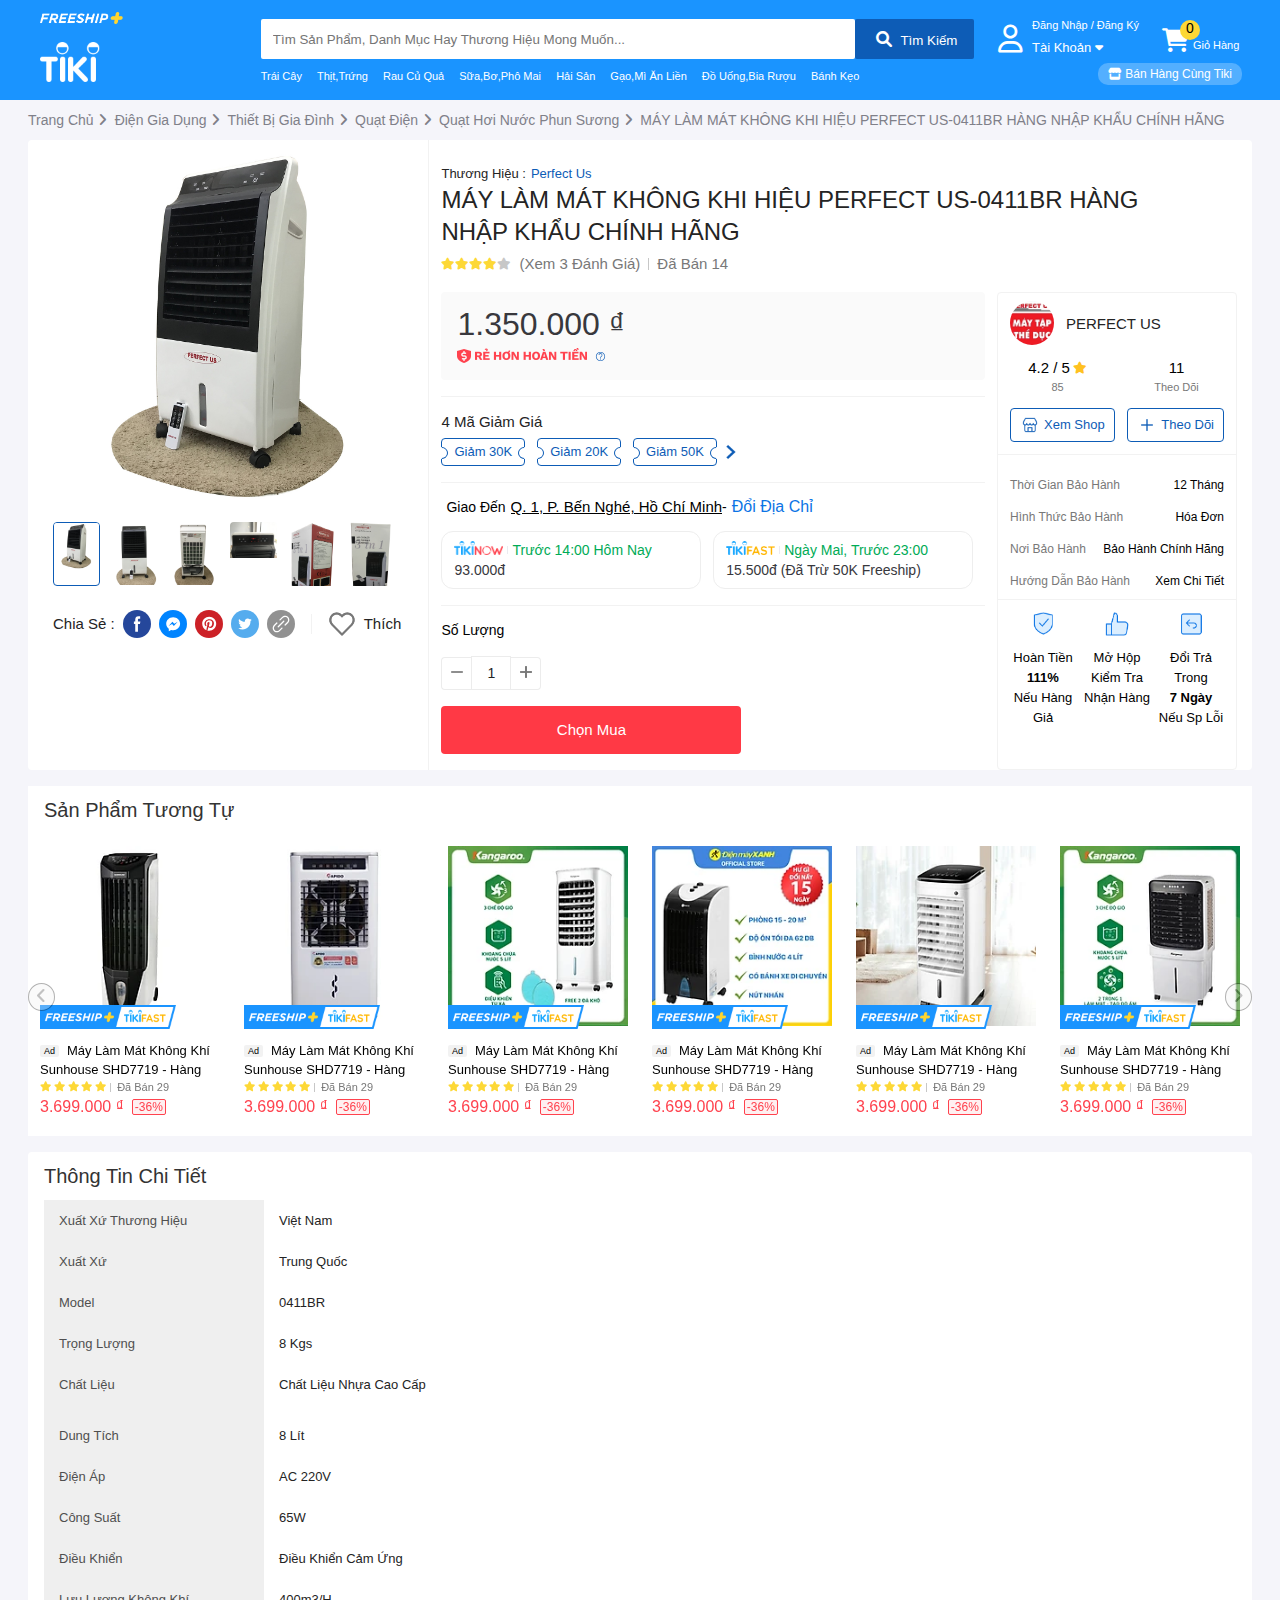
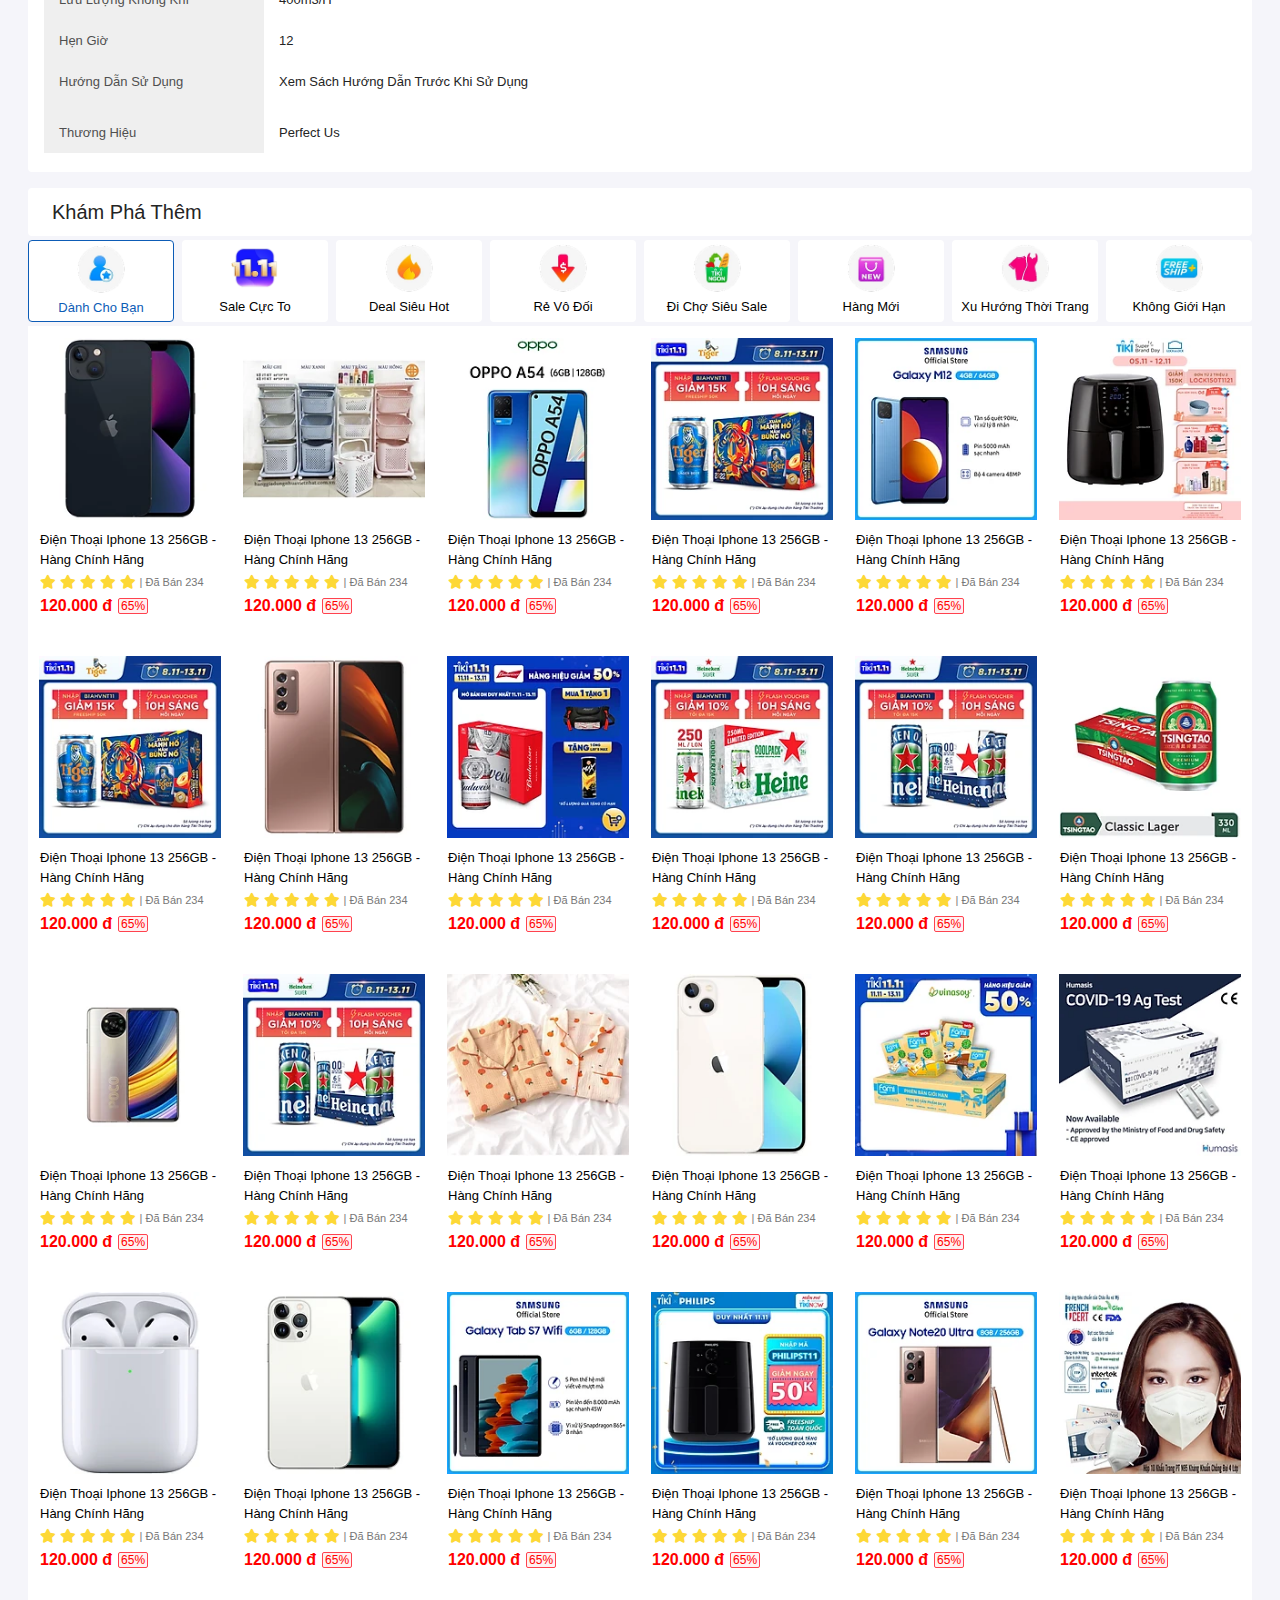
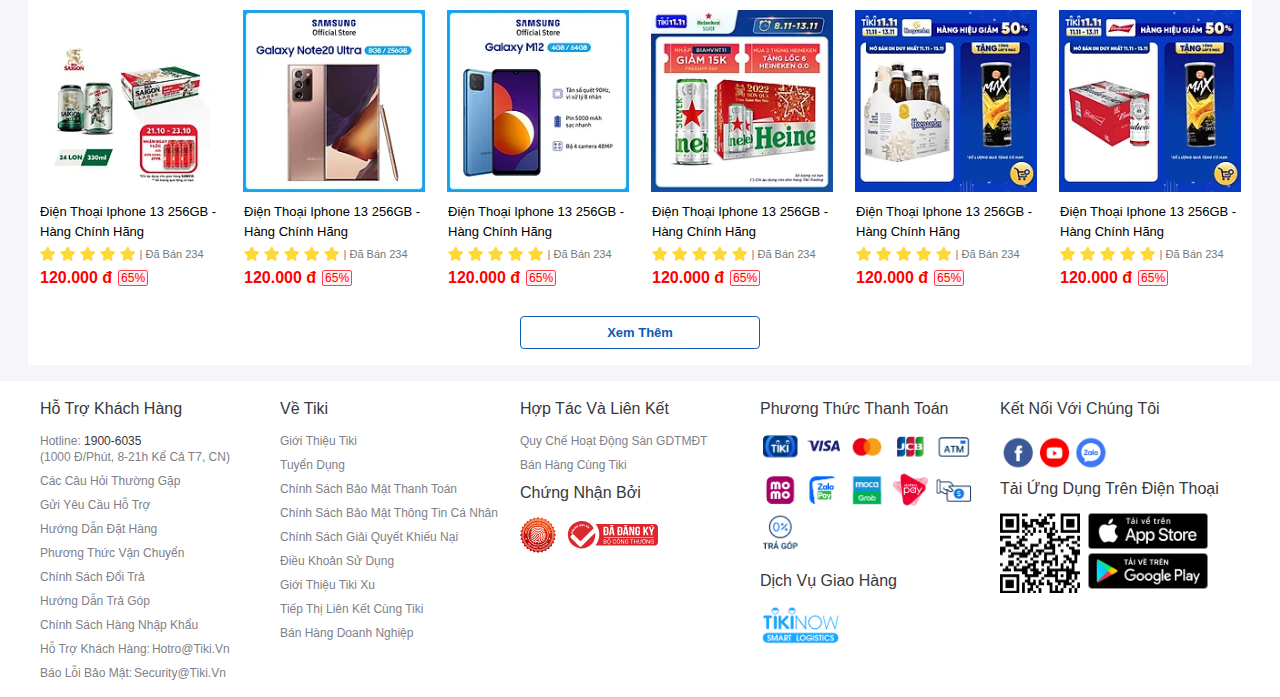
==== commit cdd6b79d: "TK: update code responsive tiki detail" ====
--- a/tiki/detail.html
+++ b/tiki/detail.html
@@ -6,12 +6,12 @@
     <meta http-equiv="X-UA-Compatible" content="IE=edge">
     <meta name="viewport" content="width=device-width, initial-scale=1.0">
     <link rel="stylesheet" href="https://cdnjs.cloudflare.com/ajax/libs/font-awesome/6.0.0/css/all.min.css">
-    <link rel="stylesheet" href="https://unpkg.com/swiper/swiper-bundle.min.css" />
-    <link rel="stylesheet" href="css/grid.css">
-   
-
+      <link rel="stylesheet" href="css/grid.css">  
+      <link rel="stylesheet" href="https://unpkg.com/swiper/swiper-bundle.min.css" />
+  
     <link rel="stylesheet" href="css/main_detail.css">
     <link rel="stylesheet" href="css/index.css">
+   
     <title>TIKI Detail</title>
 </head>
 
@@ -355,15 +355,10 @@
             <div class="row">
                 <h2 class="block_title">Sản Phẩm Tương Tự</h2>
                 <div class="slider_container">
-                    <div class="slick_arrow prev btn_prev_slide">
-                        <i class="fa-solid fa-angle-left"></i>
-                    </div>
-                    <div class="slick_arrow next btn_next_slide">
-                        <i class="fa-solid fa-angle-right"></i>
-                    </div>
-                    <div class="slick_list">
-                        <div class="slick_track">
-                            <div class="slick_Item">
+                   
+                    <div class="swiper slick_list">
+                        <div class="swiper-wrapper slick_track">
+                            <div class="swiper-slide slick_Item">
                                 <div class="item_Product_img">
                                     <img src="image/slide_product/img1.webp" alt="">
                                     <img src="image/suggestion_img/freeShip.png" class="img_freeshipp">
@@ -391,7 +386,7 @@
                                 </div>
                                 <p class="price has-discount">3.699.000 ₫<span class="percent">-36%</span></p>
                             </div>
-                            <div class="slick_Item">
+                            <div class="swiper-slide slick_Item">
                                 <div class="item_Product_img">
                                     <img src="image/slide_product/img2.webp" alt="">
                                     <img src="image/suggestion_img/freeShip.png" class="img_freeshipp">
@@ -419,7 +414,7 @@
                                 </div>
                                 <p class="price has-discount">3.699.000 ₫<span class="percent">-36%</span></p>
                             </div>
-                            <div class="slick_Item">
+                            <div class=" swiper-slide slick_Item">
                                 <div class="item_Product_img">
                                     <img src="image/slide_product/img3.webp" alt="">
                                     <img src="image/suggestion_img/freeShip.png" class="img_freeshipp">
@@ -447,7 +442,7 @@
                                 </div>
                                 <p class="price has-discount">3.699.000 ₫<span class="percent">-36%</span></p>
                             </div>
-                            <div class="slick_Item">
+                            <div class="swiper-slide slick_Item">
                                 <div class="item_Product_img">
                                     <img src="image/slide_product/img4.webp" alt="">
                                     <img src="image/suggestion_img/freeShip.png" class="img_freeshipp">
@@ -475,7 +470,7 @@
                                 </div>
                                 <p class="price has-discount">3.699.000 ₫<span class="percent">-36%</span></p>
                             </div>
-                            <div class="slick_Item">
+                            <div class=" swiper-slide slick_Item">
                                 <div class="item_Product_img">
                                     <img src="image/slide_product/img5.webp" alt="">
                                     <img src="image/suggestion_img/freeShip.png" class="img_freeshipp">
@@ -503,7 +498,7 @@
                                 </div>
                                 <p class="price has-discount">3.699.000 ₫<span class="percent">-36%</span></p>
                             </div>
-                            <div class="slick_Item">
+                            <div class="swiper-slide slick_Item">
                                 <div class="item_Product_img">
                                     <img src="image/slide_product/img6.webp" alt="">
                                     <img src="image/suggestion_img/freeShip.png" class="img_freeshipp">
@@ -531,7 +526,7 @@
                                 </div>
                                 <p class="price has-discount">3.699.000 ₫<span class="percent">-36%</span></p>
                             </div>
-                            <div class="slick_Item">
+                            <div class="swiper-slide slick_Item">
                                 <div class="item_Product_img">
                                     <img src="image/slide_product/img7.webp" alt="">
                                     <img src="image/suggestion_img/freeShip.png" class="img_freeshipp">
@@ -559,7 +554,7 @@
                                 </div>
                                 <p class="price has-discount">3.699.000 ₫<span class="percent">-36%</span></p>
                             </div>
-                            <div class="slick_Item">
+                            <div class="swiper-slide slick_Item">
                                 <div class="item_Product_img">
                                     <img src="image/slide_product/img8.webp" alt="">
                                     <img src="image/suggestion_img/freeShip.png" class="img_freeshipp">
@@ -587,7 +582,7 @@
                                 </div>
                                 <p class="price has-discount">3.699.000 ₫<span class="percent">-36%</span></p>
                             </div>
-                            <div class="slick_Item">
+                            <div class="swiper-slide slick_Item">
                                 <div class="item_Product_img">
                                     <img src="image/slide_product/img9.webp" alt="">
                                     <img src="image/suggestion_img/freeShip.png" class="img_freeshipp">
@@ -615,7 +610,7 @@
                                 </div>
                                 <p class="price has-discount">3.699.000 ₫<span class="percent">-36%</span></p>
                             </div>
-                            <div class="slick_Item">
+                            <div class="swiper-slide slick_Item">
                                 <div class="item_Product_img">
                                     <img src="image/slide_product/img10.webp" alt="">
                                     <img src="image/suggestion_img/freeShip.png" class="img_freeshipp">
@@ -643,7 +638,7 @@
                                 </div>
                                 <p class="price has-discount">3.699.000 ₫<span class="percent">-36%</span></p>
                             </div>
-                            <div class="slick_Item">
+                            <div class="swiper-slide slick_Item">
                                 <div class="item_Product_img">
                                     <img src="image/slide_product/img1.webp" alt="">
                                     <img src="image/suggestion_img/freeShip.png" class="img_freeshipp">
@@ -671,7 +666,7 @@
                                 </div>
                                 <p class="price has-discount">3.699.000 ₫<span class="percent">-36%</span></p>
                             </div>
-                            <div class="slick_Item">
+                            <div class="swiper-slide slick_Item">
                                 <div class="item_Product_img">
                                     <img src="image/slide_product/img2.webp" alt="">
                                     <img src="image/suggestion_img/freeShip.png" class="img_freeshipp">
@@ -699,7 +694,7 @@
                                 </div>
                                 <p class="price has-discount">3.699.000 ₫<span class="percent">-36%</span></p>
                             </div>
-                            <div class="slick_Item">
+                            <div class=" swiper-slide slick_Item">
                                 <div class="item_Product_img">
                                     <img src="image/slide_product/img3.webp" alt="">
                                     <img src="image/suggestion_img/freeShip.png" class="img_freeshipp">
@@ -727,7 +722,7 @@
                                 </div>
                                 <p class="price has-discount">3.699.000 ₫<span class="percent">-36%</span></p>
                             </div>
-                            <div class="slick_Item">
+                            <div class="swiper-slide slick_Item">
                                 <div class="item_Product_img">
                                     <img src="image/slide_product/img4.webp" alt="">
                                     <img src="image/suggestion_img/freeShip.png" class="img_freeshipp">
@@ -755,7 +750,7 @@
                                 </div>
                                 <p class="price has-discount">3.699.000 ₫<span class="percent">-36%</span></p>
                             </div>
-                            <div class="slick_Item">
+                            <div class="swiper-slide slick_Item">
                                 <div class="item_Product_img">
                                     <img src="image/slide_product/img5.webp" alt="">
                                     <img src="image/suggestion_img/freeShip.png" class="img_freeshipp">
@@ -783,7 +778,7 @@
                                 </div>
                                 <p class="price has-discount">3.699.000 ₫<span class="percent">-36%</span></p>
                             </div>
-                            <div class="slick_Item">
+                            <div class="swiper-slide slick_Item">
                                 <div class="item_Product_img">
                                     <img src="image/slide_product/img6.webp" alt="">
                                     <img src="image/suggestion_img/freeShip.png" class="img_freeshipp">
@@ -811,7 +806,7 @@
                                 </div>
                                 <p class="price has-discount">3.699.000 ₫<span class="percent">-36%</span></p>
                             </div>
-                            <div class="slick_Item">
+                            <div class="swiper-slide slick_Item">
                                 <div class="item_Product_img">
                                     <img src="image/slide_product/img7.webp" alt="">
                                     <img src="image/suggestion_img/freeShip.png" class="img_freeshipp">
@@ -839,7 +834,7 @@
                                 </div>
                                 <p class="price has-discount">3.699.000 ₫<span class="percent">-36%</span></p>
                             </div>
-                            <div class="slick_Item">
+                            <div class="swiper-slide slick_Item">
                                 <div class="item_Product_img">
                                     <img src="image/slide_product/img8.webp" alt="">
                                     <img src="image/suggestion_img/freeShip.png" class="img_freeshipp">
@@ -867,118 +862,15 @@
                                 </div>
                                 <p class="price has-discount">3.699.000 ₫<span class="percent">-36%</span></p>
                             </div>
-                            <div class="slick_Item">
-                                <div class="item_Product_img">
-                                    <img src="image/slide_product/img9.webp" alt="">
-                                    <img src="image/suggestion_img/freeShip.png" class="img_freeshipp">
-                                </div>
-                                <div class="title">
-                                    <p
-                                        style="background: rgb(242, 242, 242); line-height: 12px; display: inline-block; padding: 0px 4px; font-size: 9px; margin: 0px 4px 0px 0px; position: relative; top: -1px; border-radius: 2px;">
-                                        Ad</p>
-                                    <h3>Máy Làm Mát Không Khí Sunhouse SHD7719 - Hàng Chính Hãng</h3>
-                                </div>
-                                <div class="bottom">
-                                    <div class="stars">
-                                        <i class="fa-solid fa-star"></i>
-                                        <i class="fa-solid fa-star"></i>
-                                        <i class="fa-solid fa-star"></i>
-                                        <i class="fa-solid fa-star"></i>
-                                        <i class="fa-solid fa-star"></i>
-                                    </div>
-                                    <div
-                                        style="display: flex; align-items: center; color: rgb(120, 120, 120); line-height: normal; font-size: 11px; padding-left: 4px;">
-                                        <div style="width: 1px; height: 9px; background-color: rgb(199, 199, 199);">
-                                        </div>
-                                        <div data-view-id="pdp_quantity_sold" style="padding-left: 6px;">Đã bán 29</div>
-                                    </div>
-                                </div>
-                                <p class="price has-discount">3.699.000 ₫<span class="percent">-36%</span></p>
-                            </div>
-                            <div class="slick_Item">
-                                <div class="item_Product_img">
-                                    <img src="image/slide_product/img10.webp" alt="">
-                                    <img src="image/suggestion_img/freeShip.png" class="img_freeshipp">
-                                </div>
-                                <div class="title">
-                                    <p
-                                        style="background: rgb(242, 242, 242); line-height: 12px; display: inline-block; padding: 0px 4px; font-size: 9px; margin: 0px 4px 0px 0px; position: relative; top: -1px; border-radius: 2px;">
-                                        Ad</p>
-                                    <h3>Máy Làm Mát Không Khí Sunhouse SHD7719 - Hàng Chính Hãng</h3>
-                                </div>
-                                <div class="bottom">
-                                    <div class="stars">
-                                        <i class="fa-solid fa-star"></i>
-                                        <i class="fa-solid fa-star"></i>
-                                        <i class="fa-solid fa-star"></i>
-                                        <i class="fa-solid fa-star"></i>
-                                        <i class="fa-solid fa-star"></i>
-                                    </div>
-                                    <div
-                                        style="display: flex; align-items: center; color: rgb(120, 120, 120); line-height: normal; font-size: 11px; padding-left: 4px;">
-                                        <div style="width: 1px; height: 9px; background-color: rgb(199, 199, 199);">
-                                        </div>
-                                        <div data-view-id="pdp_quantity_sold" style="padding-left: 6px;">Đã bán 29</div>
-                                    </div>
-                                </div>
-                                <p class="price has-discount">3.699.000 ₫<span class="percent">-36%</span></p>
-                            </div>
-                            <div class="slick_Item">
-                                <div class="item_Product_img">
-                                    <img src="image/slide_product/img1.webp" alt="">
-                                    <img src="image/suggestion_img/freeShip.png" class="img_freeshipp">
-                                </div>
-                                <div class="title">
-                                    <p
-                                        style="background: rgb(242, 242, 242); line-height: 12px; display: inline-block; padding: 0px 4px; font-size: 9px; margin: 0px 4px 0px 0px; position: relative; top: -1px; border-radius: 2px;">
-                                        Ad</p>
-                                    <h3>Máy Làm Mát Không Khí Sunhouse SHD7719 - Hàng Chính Hãng</h3>
-                                </div>
-                                <div class="bottom">
-                                    <div class="stars">
-                                        <i class="fa-solid fa-star"></i>
-                                        <i class="fa-solid fa-star"></i>
-                                        <i class="fa-solid fa-star"></i>
-                                        <i class="fa-solid fa-star"></i>
-                                        <i class="fa-solid fa-star"></i>
-                                    </div>
-                                    <div
-                                        style="display: flex; align-items: center; color: rgb(120, 120, 120); line-height: normal; font-size: 11px; padding-left: 4px;">
-                                        <div style="width: 1px; height: 9px; background-color: rgb(199, 199, 199);">
-                                        </div>
-                                        <div data-view-id="pdp_quantity_sold" style="padding-left: 6px;">Đã bán 29</div>
-                                    </div>
-                                </div>
-                                <p class="price has-discount">3.699.000 ₫<span class="percent">-36%</span></p>
-                            </div>
-                            <div class="slick_Item">
-                                <div class="item_Product_img">
-                                    <img src="image/slide_product/img2.webp" alt="">
-                                    <img src="image/suggestion_img/freeShip.png" class="img_freeshipp">
-                                </div>
-                                <div class="title">
-                                    <p
-                                        style="background: rgb(242, 242, 242); line-height: 12px; display: inline-block; padding: 0px 4px; font-size: 9px; margin: 0px 4px 0px 0px; position: relative; top: -1px; border-radius: 2px;">
-                                        Ad</p>
-                                    <h3>Máy Làm Mát Không Khí Sunhouse SHD7719 - Hàng Chính Hãng</h3>
-                                </div>
-                                <div class="bottom">
-                                    <div class="stars">
-                                        <i class="fa-solid fa-star"></i>
-                                        <i class="fa-solid fa-star"></i>
-                                        <i class="fa-solid fa-star"></i>
-                                        <i class="fa-solid fa-star"></i>
-                                        <i class="fa-solid fa-star"></i>
-                                    </div>
-                                    <div
-                                        style="display: flex; align-items: center; color: rgb(120, 120, 120); line-height: normal; font-size: 11px; padding-left: 4px;">
-                                        <div style="width: 1px; height: 9px; background-color: rgb(199, 199, 199);">
-                                        </div>
-                                        <div data-view-id="pdp_quantity_sold" style="padding-left: 6px;">Đã bán 29</div>
-                                    </div>
-                                </div>
-                                <p class="price has-discount">3.699.000 ₫<span class="percent">-36%</span></p>
-                            </div>
+                           
+                        </div>
+                        <!-- <div class="swiper-button-next"></div>
+                        <div class="swiper-button-prev"></div> -->
+                        <div class=" slick_arrow prev btn_prev_slide">
+                            <i class="fa-solid fa-angle-left"></i>
+                        </div>
+                        <div class=" slick_arrow next btn_next_slide">
+                            <i class="fa-solid fa-angle-right"></i>
                         </div>
                     </div>
                 </div>
@@ -1066,7 +958,7 @@
     <!------------------start section suggest todday -->
     <div class="header_mobile">
         <div class="left">
-            <img src="image/next_mobile.svg" alt="">
+            <a href="index.html"><img src="image/next_mobile.svg" alt=""></a>
         </div>
         <div class="right">
             <img src="image/cartBlue.svg" width="20" height="20" alt="">
@@ -1076,723 +968,724 @@
 
     <section class="suggest_today">
         <div class="grid wide">
-            <div class="container_suggest_today">
-                <div class="suggest_today_top">
-                    <span class="main_title">
-                        Khám phá thêm
-                    </span>
-                    <div class="menu_suggest">
-                        <i class="fa-solid fa-bars"></i>
+            <div class="row">
+                <div class="container_suggest_today">
+                    <div class="suggest_today_top">
+                        <span class="main_title">
+                            Khám phá thêm
+                        </span>
+                        <div class="menu_suggest">
+                            <i class="fa-solid fa-bars"></i>
+                        </div>
+                        <div class="menu_close">
+                            <i class="fa-solid fa-xmark"></i>
+                        </div>
                     </div>
-                    <div class="menu_close">
-                        <i class="fa-solid fa-xmark"></i>
+                    <div class="header_title" style="height: 48px;">
+                        <img src="image/discover.png" width="194" height="24">
+                    </div>
+                    <div class="suggest_today_bottom">
+                        <ul class="list_suggest_today">
+                            <li class="suggest_today_item active">
+                                <img src="image/suggestion__tab/1.png" alt="">
+                                <span class="tittle">Dành cho bạn</span>
+                            </li>
+                            <li class="suggest_today_item">
+                                <img src="image/suggestion__tab/2.png" alt="">
+                                <span class="tittle">Sale cực to</span>
+                            </li>
+                            <li class="suggest_today_item">
+                                <img src="image/suggestion__tab/3.png" alt="">
+                                <span class="tittle">Deal siêu hot</span>
+                            </li>
+                            <li class="suggest_today_item">
+                                <img src="image/suggestion__tab/4.png" alt="">
+                                <span class="tittle">Rẻ vô đối</span>
+                            </li>
+                            <li class="suggest_today_item">
+                                <img src="image/suggestion__tab/5.png" alt="">
+                                <span class="tittle">Đi chợ siêu sale</span>
+                            </li>
+                            <li class="suggest_today_item">
+                                <img src="image/suggestion__tab/6.png" alt="">
+                                <span class="tittle">hàng mới</span>
+                            </li>
+                            <li class="suggest_today_item">
+                                <img src="image/suggestion__tab/7.png" alt="">
+                                <span class="tittle">xu hướng thời trang</span>
+                            </li>
+                            <li class="suggest_today_item">
+                                <img src="image/suggestion__tab/8.png" alt="">
+                                <span class="tittle">không giới hạn</span>
+                            </li>
+                        </ul>
                     </div>
                 </div>
-                <div class="header_title" style="height: 48px;">
-                    <img
-                        src="image/discover.png"
-                        width="194" height="24"></div>
-                <div class="suggest_today_bottom">
-                    <ul class="list_suggest_today">
-                        <li class="suggest_today_item active">
-                            <img src="image/suggestion__tab/1.png" alt="">
-                            <span class="tittle">Dành cho bạn</span>
-                        </li>
-                        <li class="suggest_today_item">
-                            <img src="image/suggestion__tab/2.png" alt="">
-                            <span class="tittle">Sale cực to</span>
-                        </li>
-                        <li class="suggest_today_item">
-                            <img src="image/suggestion__tab/3.png" alt="">
-                            <span class="tittle">Deal siêu hot</span>
-                        </li>
-                        <li class="suggest_today_item">
-                            <img src="image/suggestion__tab/4.png" alt="">
-                            <span class="tittle">Rẻ vô đối</span>
-                        </li>
-                        <li class="suggest_today_item">
-                            <img src="image/suggestion__tab/5.png" alt="">
-                            <span class="tittle">Đi chợ siêu sale</span>
-                        </li>
-                        <li class="suggest_today_item">
-                            <img src="image/suggestion__tab/6.png" alt="">
-                            <span class="tittle">hàng mới</span>
-                        </li>
-                        <li class="suggest_today_item">
-                            <img src="image/suggestion__tab/7.png" alt="">
-                            <span class="tittle">xu hướng thời trang</span>
-                        </li>
-                        <li class="suggest_today_item">
-                            <img src="image/suggestion__tab/8.png" alt="">
-                            <span class="tittle">không giới hạn</span>
+                <div class="container_suggest_today_body">
+                    <ul class="list_container_suggest_today_body">
+                        <li class="container_suggest_today_body_item">
+                            <img src="image/suggestion_img/1.jpg" alt="">
+                            <div class="infor_suggest_today">
+                                <span class="title">
+                                    Điện thoại iphone 13 256GB - Hàng chính hãng
+                                </span>
+                                <div class="vote_amount">
+                                    <div class="stars">
+                                        <i class="fa-solid fa-star"></i>
+                                        <i class="fa-solid fa-star"></i>
+                                        <i class="fa-solid fa-star"></i>
+                                        <i class="fa-solid fa-star"></i>
+                                        <i class="fa-solid fa-star"></i>
+                                    </div>
+                                    <span>| đã bán 234</span>
+                                </div>
+                                <div class="price">
+                                    <span class="priceItem">120.000 đ</span>
+                                    <span class="percent_discount">65%</span>
+                                </div>
+                            </div>
+                        </li>
+                        <li class="container_suggest_today_body_item">
+                            <img src="image/suggestion_img/2.jpg" alt="">
+                            <div class="infor_suggest_today">
+                                <span class="title">
+                                    Điện thoại iphone 13 256GB - Hàng chính hãng
+                                </span>
+                                <div class="vote_amount">
+                                    <div class="stars">
+                                        <i class="fa-solid fa-star"></i>
+                                        <i class="fa-solid fa-star"></i>
+                                        <i class="fa-solid fa-star"></i>
+                                        <i class="fa-solid fa-star"></i>
+                                        <i class="fa-solid fa-star"></i>
+                                    </div>
+                                    <span>| đã bán 234</span>
+                                </div>
+                                <div class="price">
+                                    <span class="priceItem">120.000 đ</span>
+                                    <span class="percent_discount">65%</span>
+                                </div>
+                            </div>
+                        </li>
+                        <li class="container_suggest_today_body_item">
+                            <img src="image/suggestion_img/3.jpg" alt="">
+                            <div class="infor_suggest_today">
+                                <span class="title">
+                                    Điện thoại iphone 13 256GB - Hàng chính hãng
+                                </span>
+                                <div class="vote_amount">
+                                    <div class="stars">
+                                        <i class="fa-solid fa-star"></i>
+                                        <i class="fa-solid fa-star"></i>
+                                        <i class="fa-solid fa-star"></i>
+                                        <i class="fa-solid fa-star"></i>
+                                        <i class="fa-solid fa-star"></i>
+                                    </div>
+                                    <span>| đã bán 234</span>
+                                </div>
+                                <div class="price">
+                                    <span class="priceItem">120.000 đ</span>
+                                    <span class="percent_discount">65%</span>
+                                </div>
+                            </div>
+                        </li>
+                        <li class="container_suggest_today_body_item">
+                            <img src="image/suggestion_img/4.png" alt="">
+                            <div class="infor_suggest_today">
+                                <span class="title">
+                                    Điện thoại iphone 13 256GB - Hàng chính hãng
+                                </span>
+                                <div class="vote_amount">
+                                    <div class="stars">
+                                        <i class="fa-solid fa-star"></i>
+                                        <i class="fa-solid fa-star"></i>
+                                        <i class="fa-solid fa-star"></i>
+                                        <i class="fa-solid fa-star"></i>
+                                        <i class="fa-solid fa-star"></i>
+                                    </div>
+                                    <span>| đã bán 234</span>
+                                </div>
+                                <div class="price">
+                                    <span class="priceItem">120.000 đ</span>
+                                    <span class="percent_discount">65%</span>
+                                </div>
+                            </div>
+                        </li>
+                        <li class="container_suggest_today_body_item">
+                            <img src="image/suggestion_img/5.jpg" alt="">
+                            <div class="infor_suggest_today">
+                                <span class="title">
+                                    Điện thoại iphone 13 256GB - Hàng chính hãng
+                                </span>
+                                <div class="vote_amount">
+                                    <div class="stars">
+                                        <i class="fa-solid fa-star"></i>
+                                        <i class="fa-solid fa-star"></i>
+                                        <i class="fa-solid fa-star"></i>
+                                        <i class="fa-solid fa-star"></i>
+                                        <i class="fa-solid fa-star"></i>
+                                    </div>
+                                    <span>| đã bán 234</span>
+                                </div>
+                                <div class="price">
+                                    <span class="priceItem">120.000 đ</span>
+                                    <span class="percent_discount">65%</span>
+                                </div>
+                            </div>
+                        </li>
+                        <li class="container_suggest_today_body_item">
+                            <img src="image/suggestion_img/6.jpg" alt="">
+                            <div class="infor_suggest_today">
+                                <span class="title">
+                                    Điện thoại iphone 13 256GB - Hàng chính hãng
+                                </span>
+                                <div class="vote_amount">
+                                    <div class="stars">
+                                        <i class="fa-solid fa-star"></i>
+                                        <i class="fa-solid fa-star"></i>
+                                        <i class="fa-solid fa-star"></i>
+                                        <i class="fa-solid fa-star"></i>
+                                        <i class="fa-solid fa-star"></i>
+                                    </div>
+                                    <span>| đã bán 234</span>
+                                </div>
+                                <div class="price">
+                                    <span class="priceItem">120.000 đ</span>
+                                    <span class="percent_discount">65%</span>
+                                </div>
+                            </div>
+                        </li>
+                        <li class="container_suggest_today_body_item">
+                            <img src="image/suggestion_img/7.png" alt="">
+                            <div class="infor_suggest_today">
+                                <span class="title">
+                                    Điện thoại iphone 13 256GB - Hàng chính hãng
+                                </span>
+                                <div class="vote_amount">
+                                    <div class="stars">
+                                        <i class="fa-solid fa-star"></i>
+                                        <i class="fa-solid fa-star"></i>
+                                        <i class="fa-solid fa-star"></i>
+                                        <i class="fa-solid fa-star"></i>
+                                        <i class="fa-solid fa-star"></i>
+                                    </div>
+                                    <span>| đã bán 234</span>
+                                </div>
+                                <div class="price">
+                                    <span class="priceItem">120.000 đ</span>
+                                    <span class="percent_discount">65%</span>
+                                </div>
+                            </div>
+                        </li>
+                        <li class="container_suggest_today_body_item">
+                            <img src="image/suggestion_img/8.jpg" alt="">
+                            <div class="infor_suggest_today">
+                                <span class="title">
+                                    Điện thoại iphone 13 256GB - Hàng chính hãng
+                                </span>
+                                <div class="vote_amount">
+                                    <div class="stars">
+                                        <i class="fa-solid fa-star"></i>
+                                        <i class="fa-solid fa-star"></i>
+                                        <i class="fa-solid fa-star"></i>
+                                        <i class="fa-solid fa-star"></i>
+                                        <i class="fa-solid fa-star"></i>
+                                    </div>
+                                    <span>| đã bán 234</span>
+                                </div>
+                                <div class="price">
+                                    <span class="priceItem">120.000 đ</span>
+                                    <span class="percent_discount">65%</span>
+                                </div>
+                            </div>
+                        </li>
+                        <li class="container_suggest_today_body_item">
+                            <img src="image/suggestion_img/9.jpg" alt="">
+                            <div class="infor_suggest_today">
+                                <span class="title">
+                                    Điện thoại iphone 13 256GB - Hàng chính hãng
+                                </span>
+                                <div class="vote_amount">
+                                    <div class="stars">
+                                        <i class="fa-solid fa-star"></i>
+                                        <i class="fa-solid fa-star"></i>
+                                        <i class="fa-solid fa-star"></i>
+                                        <i class="fa-solid fa-star"></i>
+                                        <i class="fa-solid fa-star"></i>
+                                    </div>
+                                    <span>| đã bán 234</span>
+                                </div>
+                                <div class="price">
+                                    <span class="priceItem">120.000 đ</span>
+                                    <span class="percent_discount">65%</span>
+                                </div>
+                            </div>
+                        </li>
+                        <li class="container_suggest_today_body_item">
+                            <img src="image/suggestion_img/10.png" alt="">
+                            <div class="infor_suggest_today">
+                                <span class="title">
+                                    Điện thoại iphone 13 256GB - Hàng chính hãng
+                                </span>
+                                <div class="vote_amount">
+                                    <div class="stars">
+                                        <i class="fa-solid fa-star"></i>
+                                        <i class="fa-solid fa-star"></i>
+                                        <i class="fa-solid fa-star"></i>
+                                        <i class="fa-solid fa-star"></i>
+                                        <i class="fa-solid fa-star"></i>
+                                    </div>
+                                    <span>| đã bán 234</span>
+                                </div>
+                                <div class="price">
+                                    <span class="priceItem">120.000 đ</span>
+                                    <span class="percent_discount">65%</span>
+                                </div>
+                            </div>
+                        </li>
+                        <li class="container_suggest_today_body_item">
+                            <img src="image/suggestion_img/11.png" alt="">
+                            <div class="infor_suggest_today">
+                                <span class="title">
+                                    Điện thoại iphone 13 256GB - Hàng chính hãng
+                                </span>
+                                <div class="vote_amount">
+                                    <div class="stars">
+                                        <i class="fa-solid fa-star"></i>
+                                        <i class="fa-solid fa-star"></i>
+                                        <i class="fa-solid fa-star"></i>
+                                        <i class="fa-solid fa-star"></i>
+                                        <i class="fa-solid fa-star"></i>
+                                    </div>
+                                    <span>| đã bán 234</span>
+                                </div>
+                                <div class="price">
+                                    <span class="priceItem">120.000 đ</span>
+                                    <span class="percent_discount">65%</span>
+                                </div>
+                            </div>
+                        </li>
+                        <li class="container_suggest_today_body_item">
+                            <img src="image/suggestion_img/12.jpg" alt="">
+                            <div class="infor_suggest_today">
+                                <span class="title">
+                                    Điện thoại iphone 13 256GB - Hàng chính hãng
+                                </span>
+                                <div class="vote_amount">
+                                    <div class="stars">
+                                        <i class="fa-solid fa-star"></i>
+                                        <i class="fa-solid fa-star"></i>
+                                        <i class="fa-solid fa-star"></i>
+                                        <i class="fa-solid fa-star"></i>
+                                        <i class="fa-solid fa-star"></i>
+                                    </div>
+                                    <span>| đã bán 234</span>
+                                </div>
+                                <div class="price">
+                                    <span class="priceItem">120.000 đ</span>
+                                    <span class="percent_discount">65%</span>
+                                </div>
+                            </div>
+                        </li>
+                        <li class="container_suggest_today_body_item">
+                            <img src="image/suggestion_img/13.jpg" alt="">
+                            <div class="infor_suggest_today">
+                                <span class="title">
+                                    Điện thoại iphone 13 256GB - Hàng chính hãng
+                                </span>
+                                <div class="vote_amount">
+                                    <div class="stars">
+                                        <i class="fa-solid fa-star"></i>
+                                        <i class="fa-solid fa-star"></i>
+                                        <i class="fa-solid fa-star"></i>
+                                        <i class="fa-solid fa-star"></i>
+                                        <i class="fa-solid fa-star"></i>
+                                    </div>
+                                    <span>| đã bán 234</span>
+                                </div>
+                                <div class="price">
+                                    <span class="priceItem">120.000 đ</span>
+                                    <span class="percent_discount">65%</span>
+                                </div>
+                            </div>
+                        </li>
+                        <li class="container_suggest_today_body_item">
+                            <img src="image/suggestion_img/14.png" alt="">
+                            <div class="infor_suggest_today">
+                                <span class="title">
+                                    Điện thoại iphone 13 256GB - Hàng chính hãng
+                                </span>
+                                <div class="vote_amount">
+                                    <div class="stars">
+                                        <i class="fa-solid fa-star"></i>
+                                        <i class="fa-solid fa-star"></i>
+                                        <i class="fa-solid fa-star"></i>
+                                        <i class="fa-solid fa-star"></i>
+                                        <i class="fa-solid fa-star"></i>
+                                    </div>
+                                    <span>| đã bán 234</span>
+                                </div>
+                                <div class="price">
+                                    <span class="priceItem">120.000 đ</span>
+                                    <span class="percent_discount">65%</span>
+                                </div>
+                            </div>
+                        </li>
+                        <li class="container_suggest_today_body_item">
+                            <img src="image/suggestion_img/15.jpg" alt="">
+                            <div class="infor_suggest_today">
+                                <span class="title">
+                                    Điện thoại iphone 13 256GB - Hàng chính hãng
+                                </span>
+                                <div class="vote_amount">
+                                    <div class="stars">
+                                        <i class="fa-solid fa-star"></i>
+                                        <i class="fa-solid fa-star"></i>
+                                        <i class="fa-solid fa-star"></i>
+                                        <i class="fa-solid fa-star"></i>
+                                        <i class="fa-solid fa-star"></i>
+                                    </div>
+                                    <span>| đã bán 234</span>
+                                </div>
+                                <div class="price">
+                                    <span class="priceItem">120.000 đ</span>
+                                    <span class="percent_discount">65%</span>
+                                </div>
+                            </div>
+                        </li>
+                        <li class="container_suggest_today_body_item">
+                            <img src="image/suggestion_img/16.jpg" alt="">
+                            <div class="infor_suggest_today">
+                                <span class="title">
+                                    Điện thoại iphone 13 256GB - Hàng chính hãng
+                                </span>
+                                <div class="vote_amount">
+                                    <div class="stars">
+                                        <i class="fa-solid fa-star"></i>
+                                        <i class="fa-solid fa-star"></i>
+                                        <i class="fa-solid fa-star"></i>
+                                        <i class="fa-solid fa-star"></i>
+                                        <i class="fa-solid fa-star"></i>
+                                    </div>
+                                    <span>| đã bán 234</span>
+                                </div>
+                                <div class="price">
+                                    <span class="priceItem">120.000 đ</span>
+                                    <span class="percent_discount">65%</span>
+                                </div>
+                            </div>
+                        </li>
+                        <li class="container_suggest_today_body_item">
+                            <img src="image/suggestion_img/17.jpg" alt="">
+                            <div class="infor_suggest_today">
+                                <span class="title">
+                                    Điện thoại iphone 13 256GB - Hàng chính hãng
+                                </span>
+                                <div class="vote_amount">
+                                    <div class="stars">
+                                        <i class="fa-solid fa-star"></i>
+                                        <i class="fa-solid fa-star"></i>
+                                        <i class="fa-solid fa-star"></i>
+                                        <i class="fa-solid fa-star"></i>
+                                        <i class="fa-solid fa-star"></i>
+                                    </div>
+                                    <span>| đã bán 234</span>
+                                </div>
+                                <div class="price">
+                                    <span class="priceItem">120.000 đ</span>
+                                    <span class="percent_discount">65%</span>
+                                </div>
+                            </div>
+                        </li>
+                        <li class="container_suggest_today_body_item">
+                            <img src="image/suggestion_img/18.jpg" alt="">
+                            <div class="infor_suggest_today">
+                                <span class="title">
+                                    Điện thoại iphone 13 256GB - Hàng chính hãng
+                                </span>
+                                <div class="vote_amount">
+                                    <div class="stars">
+                                        <i class="fa-solid fa-star"></i>
+                                        <i class="fa-solid fa-star"></i>
+                                        <i class="fa-solid fa-star"></i>
+                                        <i class="fa-solid fa-star"></i>
+                                        <i class="fa-solid fa-star"></i>
+                                    </div>
+                                    <span>| đã bán 234</span>
+                                </div>
+                                <div class="price">
+                                    <span class="priceItem">120.000 đ</span>
+                                    <span class="percent_discount">65%</span>
+                                </div>
+                            </div>
+                        </li>
+                        <li class="container_suggest_today_body_item">
+                            <img src="image/suggestion_img/19.jpg" alt="">
+                            <div class="infor_suggest_today">
+                                <span class="title">
+                                    Điện thoại iphone 13 256GB - Hàng chính hãng
+                                </span>
+                                <div class="vote_amount">
+                                    <div class="stars">
+                                        <i class="fa-solid fa-star"></i>
+                                        <i class="fa-solid fa-star"></i>
+                                        <i class="fa-solid fa-star"></i>
+                                        <i class="fa-solid fa-star"></i>
+                                        <i class="fa-solid fa-star"></i>
+                                    </div>
+                                    <span>| đã bán 234</span>
+                                </div>
+                                <div class="price">
+                                    <span class="priceItem">120.000 đ</span>
+                                    <span class="percent_discount">65%</span>
+                                </div>
+                            </div>
+                        </li>
+                        <li class="container_suggest_today_body_item">
+                            <img src="image/suggestion_img/20.jpg" alt="">
+                            <div class="infor_suggest_today">
+                                <span class="title">
+                                    Điện thoại iphone 13 256GB - Hàng chính hãng
+                                </span>
+                                <div class="vote_amount">
+                                    <div class="stars">
+                                        <i class="fa-solid fa-star"></i>
+                                        <i class="fa-solid fa-star"></i>
+                                        <i class="fa-solid fa-star"></i>
+                                        <i class="fa-solid fa-star"></i>
+                                        <i class="fa-solid fa-star"></i>
+                                    </div>
+                                    <span>| đã bán 234</span>
+                                </div>
+                                <div class="price">
+                                    <span class="priceItem">120.000 đ</span>
+                                    <span class="percent_discount">65%</span>
+                                </div>
+                            </div>
+                        </li>
+                        <li class="container_suggest_today_body_item">
+                            <img src="image/suggestion_img/21.jpg" alt="">
+                            <div class="infor_suggest_today">
+                                <span class="title">
+                                    Điện thoại iphone 13 256GB - Hàng chính hãng
+                                </span>
+                                <div class="vote_amount">
+                                    <div class="stars">
+                                        <i class="fa-solid fa-star"></i>
+                                        <i class="fa-solid fa-star"></i>
+                                        <i class="fa-solid fa-star"></i>
+                                        <i class="fa-solid fa-star"></i>
+                                        <i class="fa-solid fa-star"></i>
+                                    </div>
+                                    <span>| đã bán 234</span>
+                                </div>
+                                <div class="price">
+                                    <span class="priceItem">120.000 đ</span>
+                                    <span class="percent_discount">65%</span>
+                                </div>
+                            </div>
+                        </li>
+                        <li class="container_suggest_today_body_item">
+                            <img src="image/suggestion_img/22.jpg" alt="">
+                            <div class="infor_suggest_today">
+                                <span class="title">
+                                    Điện thoại iphone 13 256GB - Hàng chính hãng
+                                </span>
+                                <div class="vote_amount">
+                                    <div class="stars">
+                                        <i class="fa-solid fa-star"></i>
+                                        <i class="fa-solid fa-star"></i>
+                                        <i class="fa-solid fa-star"></i>
+                                        <i class="fa-solid fa-star"></i>
+                                        <i class="fa-solid fa-star"></i>
+                                    </div>
+                                    <span>| đã bán 234</span>
+                                </div>
+                                <div class="price">
+                                    <span class="priceItem">120.000 đ</span>
+                                    <span class="percent_discount">65%</span>
+                                </div>
+                            </div>
+                        </li>
+                        <li class="container_suggest_today_body_item">
+                            <img src="image/suggestion_img/23.png" alt="">
+                            <div class="infor_suggest_today">
+                                <span class="title">
+                                    Điện thoại iphone 13 256GB - Hàng chính hãng
+                                </span>
+                                <div class="vote_amount">
+                                    <div class="stars">
+                                        <i class="fa-solid fa-star"></i>
+                                        <i class="fa-solid fa-star"></i>
+                                        <i class="fa-solid fa-star"></i>
+                                        <i class="fa-solid fa-star"></i>
+                                        <i class="fa-solid fa-star"></i>
+                                    </div>
+                                    <span>| đã bán 234</span>
+                                </div>
+                                <div class="price">
+                                    <span class="priceItem">120.000 đ</span>
+                                    <span class="percent_discount">65%</span>
+                                </div>
+                            </div>
+                        </li>
+                        <li class="container_suggest_today_body_item">
+                            <img src="image/suggestion_img/24.jpg" alt="">
+                            <div class="infor_suggest_today">
+                                <span class="title">
+                                    Điện thoại iphone 13 256GB - Hàng chính hãng
+                                </span>
+                                <div class="vote_amount">
+                                    <div class="stars">
+                                        <i class="fa-solid fa-star"></i>
+                                        <i class="fa-solid fa-star"></i>
+                                        <i class="fa-solid fa-star"></i>
+                                        <i class="fa-solid fa-star"></i>
+                                        <i class="fa-solid fa-star"></i>
+                                    </div>
+                                    <span>| đã bán 234</span>
+                                </div>
+                                <div class="price">
+                                    <span class="priceItem">120.000 đ</span>
+                                    <span class="percent_discount">65%</span>
+                                </div>
+                            </div>
+                        </li>
+                        <li class="container_suggest_today_body_item">
+                            <img src="image/suggestion_img/25.jpg" alt="">
+                            <div class="infor_suggest_today">
+                                <span class="title">
+                                    Điện thoại iphone 13 256GB - Hàng chính hãng
+                                </span>
+                                <div class="vote_amount">
+                                    <div class="stars">
+                                        <i class="fa-solid fa-star"></i>
+                                        <i class="fa-solid fa-star"></i>
+                                        <i class="fa-solid fa-star"></i>
+                                        <i class="fa-solid fa-star"></i>
+                                        <i class="fa-solid fa-star"></i>
+                                    </div>
+                                    <span>| đã bán 234</span>
+                                </div>
+                                <div class="price">
+                                    <span class="priceItem">120.000 đ</span>
+                                    <span class="percent_discount">65%</span>
+                                </div>
+                            </div>
+                        </li>
+                        <li class="container_suggest_today_body_item">
+                            <img src="image/suggestion_img/26.png" alt="">
+                            <div class="infor_suggest_today">
+                                <span class="title">
+                                    Điện thoại iphone 13 256GB - Hàng chính hãng
+                                </span>
+                                <div class="vote_amount">
+                                    <div class="stars">
+                                        <i class="fa-solid fa-star"></i>
+                                        <i class="fa-solid fa-star"></i>
+                                        <i class="fa-solid fa-star"></i>
+                                        <i class="fa-solid fa-star"></i>
+                                        <i class="fa-solid fa-star"></i>
+                                    </div>
+                                    <span>| đã bán 234</span>
+                                </div>
+                                <div class="price">
+                                    <span class="priceItem">120.000 đ</span>
+                                    <span class="percent_discount">65%</span>
+                                </div>
+                            </div>
+                        </li>
+                        <li class="container_suggest_today_body_item">
+                            <img src="image/suggestion_img/27.jpg" alt="">
+                            <div class="infor_suggest_today">
+                                <span class="title">
+                                    Điện thoại iphone 13 256GB - Hàng chính hãng
+                                </span>
+                                <div class="vote_amount">
+                                    <div class="stars">
+                                        <i class="fa-solid fa-star"></i>
+                                        <i class="fa-solid fa-star"></i>
+                                        <i class="fa-solid fa-star"></i>
+                                        <i class="fa-solid fa-star"></i>
+                                        <i class="fa-solid fa-star"></i>
+                                    </div>
+                                    <span>| đã bán 234</span>
+                                </div>
+                                <div class="price">
+                                    <span class="priceItem">120.000 đ</span>
+                                    <span class="percent_discount">65%</span>
+                                </div>
+                            </div>
+                        </li>
+                        <li class="container_suggest_today_body_item">
+                            <img src="image/suggestion_img/28.png" alt="">
+                            <div class="infor_suggest_today">
+                                <span class="title">
+                                    Điện thoại iphone 13 256GB - Hàng chính hãng
+                                </span>
+                                <div class="vote_amount">
+                                    <div class="stars">
+                                        <i class="fa-solid fa-star"></i>
+                                        <i class="fa-solid fa-star"></i>
+                                        <i class="fa-solid fa-star"></i>
+                                        <i class="fa-solid fa-star"></i>
+                                        <i class="fa-solid fa-star"></i>
+                                    </div>
+                                    <span>| đã bán 234</span>
+                                </div>
+                                <div class="price">
+                                    <span class="priceItem">120.000 đ</span>
+                                    <span class="percent_discount">65%</span>
+                                </div>
+                            </div>
+                        </li>
+                        <li class="container_suggest_today_body_item">
+                            <img src="image/suggestion_img/29.jpg" alt="">
+                            <div class="infor_suggest_today">
+                                <span class="title">
+                                    Điện thoại iphone 13 256GB - Hàng chính hãng
+                                </span>
+                                <div class="vote_amount">
+                                    <div class="stars">
+                                        <i class="fa-solid fa-star"></i>
+                                        <i class="fa-solid fa-star"></i>
+                                        <i class="fa-solid fa-star"></i>
+                                        <i class="fa-solid fa-star"></i>
+                                        <i class="fa-solid fa-star"></i>
+                                    </div>
+                                    <span>| đã bán 234</span>
+                                </div>
+                                <div class="price">
+                                    <span class="priceItem">120.000 đ</span>
+                                    <span class="percent_discount">65%</span>
+                                </div>
+                            </div>
+                        </li>
+                        <li class="container_suggest_today_body_item">
+                            <img src="image/suggestion_img/30.jpg" alt="">
+                            <div class="infor_suggest_today">
+                                <span class="title">
+                                    Điện thoại iphone 13 256GB - Hàng chính hãng
+                                </span>
+                                <div class="vote_amount">
+                                    <div class="stars">
+                                        <i class="fa-solid fa-star"></i>
+                                        <i class="fa-solid fa-star"></i>
+                                        <i class="fa-solid fa-star"></i>
+                                        <i class="fa-solid fa-star"></i>
+                                        <i class="fa-solid fa-star"></i>
+                                    </div>
+                                    <span>| đã bán 234</span>
+                                </div>
+                                <div class="price">
+                                    <span class="priceItem">120.000 đ</span>
+                                    <span class="percent_discount">65%</span>
+                                </div>
+                            </div>
                         </li>
                     </ul>
+                    <div class="view_more"><a href="#">Xem thêm</a></div>
                 </div>
-            </div>
-            <div class="container_suggest_today_body">
-                <ul class="list_container_suggest_today_body">
-                    <li class="container_suggest_today_body_item">
-                        <img src="image/suggestion_img/1.jpg" alt="">
-                        <div class="infor_suggest_today">
-                            <span class="title">
-                                Điện thoại iphone 13 256GB - Hàng chính hãng
-                            </span>
-                            <div class="vote_amount">
-                                <div class="stars">
-                                    <i class="fa-solid fa-star"></i>
-                                    <i class="fa-solid fa-star"></i>
-                                    <i class="fa-solid fa-star"></i>
-                                    <i class="fa-solid fa-star"></i>
-                                    <i class="fa-solid fa-star"></i>
-                                </div>
-                                <span>| đã bán 234</span>
-                            </div>
-                            <div class="price">
-                                <span class="priceItem">120.000 đ</span>
-                                <span class="percent_discount">65%</span>
-                            </div>
-                        </div>
-                    </li>
-                    <li class="container_suggest_today_body_item">
-                        <img src="image/suggestion_img/2.jpg" alt="">
-                        <div class="infor_suggest_today">
-                            <span class="title">
-                                Điện thoại iphone 13 256GB - Hàng chính hãng
-                            </span>
-                            <div class="vote_amount">
-                                <div class="stars">
-                                    <i class="fa-solid fa-star"></i>
-                                    <i class="fa-solid fa-star"></i>
-                                    <i class="fa-solid fa-star"></i>
-                                    <i class="fa-solid fa-star"></i>
-                                    <i class="fa-solid fa-star"></i>
-                                </div>
-                                <span>| đã bán 234</span>
-                            </div>
-                            <div class="price">
-                                <span class="priceItem">120.000 đ</span>
-                                <span class="percent_discount">65%</span>
-                            </div>
-                        </div>
-                    </li>
-                    <li class="container_suggest_today_body_item">
-                        <img src="image/suggestion_img/3.jpg" alt="">
-                        <div class="infor_suggest_today">
-                            <span class="title">
-                                Điện thoại iphone 13 256GB - Hàng chính hãng
-                            </span>
-                            <div class="vote_amount">
-                                <div class="stars">
-                                    <i class="fa-solid fa-star"></i>
-                                    <i class="fa-solid fa-star"></i>
-                                    <i class="fa-solid fa-star"></i>
-                                    <i class="fa-solid fa-star"></i>
-                                    <i class="fa-solid fa-star"></i>
-                                </div>
-                                <span>| đã bán 234</span>
-                            </div>
-                            <div class="price">
-                                <span class="priceItem">120.000 đ</span>
-                                <span class="percent_discount">65%</span>
-                            </div>
-                        </div>
-                    </li>
-                    <li class="container_suggest_today_body_item">
-                        <img src="image/suggestion_img/4.png" alt="">
-                        <div class="infor_suggest_today">
-                            <span class="title">
-                                Điện thoại iphone 13 256GB - Hàng chính hãng
-                            </span>
-                            <div class="vote_amount">
-                                <div class="stars">
-                                    <i class="fa-solid fa-star"></i>
-                                    <i class="fa-solid fa-star"></i>
-                                    <i class="fa-solid fa-star"></i>
-                                    <i class="fa-solid fa-star"></i>
-                                    <i class="fa-solid fa-star"></i>
-                                </div>
-                                <span>| đã bán 234</span>
-                            </div>
-                            <div class="price">
-                                <span class="priceItem">120.000 đ</span>
-                                <span class="percent_discount">65%</span>
-                            </div>
-                        </div>
-                    </li>
-                    <li class="container_suggest_today_body_item">
-                        <img src="image/suggestion_img/5.jpg" alt="">
-                        <div class="infor_suggest_today">
-                            <span class="title">
-                                Điện thoại iphone 13 256GB - Hàng chính hãng
-                            </span>
-                            <div class="vote_amount">
-                                <div class="stars">
-                                    <i class="fa-solid fa-star"></i>
-                                    <i class="fa-solid fa-star"></i>
-                                    <i class="fa-solid fa-star"></i>
-                                    <i class="fa-solid fa-star"></i>
-                                    <i class="fa-solid fa-star"></i>
-                                </div>
-                                <span>| đã bán 234</span>
-                            </div>
-                            <div class="price">
-                                <span class="priceItem">120.000 đ</span>
-                                <span class="percent_discount">65%</span>
-                            </div>
-                        </div>
-                    </li>
-                    <li class="container_suggest_today_body_item">
-                        <img src="image/suggestion_img/6.jpg" alt="">
-                        <div class="infor_suggest_today">
-                            <span class="title">
-                                Điện thoại iphone 13 256GB - Hàng chính hãng
-                            </span>
-                            <div class="vote_amount">
-                                <div class="stars">
-                                    <i class="fa-solid fa-star"></i>
-                                    <i class="fa-solid fa-star"></i>
-                                    <i class="fa-solid fa-star"></i>
-                                    <i class="fa-solid fa-star"></i>
-                                    <i class="fa-solid fa-star"></i>
-                                </div>
-                                <span>| đã bán 234</span>
-                            </div>
-                            <div class="price">
-                                <span class="priceItem">120.000 đ</span>
-                                <span class="percent_discount">65%</span>
-                            </div>
-                        </div>
-                    </li>
-                    <li class="container_suggest_today_body_item">
-                        <img src="image/suggestion_img/7.png" alt="">
-                        <div class="infor_suggest_today">
-                            <span class="title">
-                                Điện thoại iphone 13 256GB - Hàng chính hãng
-                            </span>
-                            <div class="vote_amount">
-                                <div class="stars">
-                                    <i class="fa-solid fa-star"></i>
-                                    <i class="fa-solid fa-star"></i>
-                                    <i class="fa-solid fa-star"></i>
-                                    <i class="fa-solid fa-star"></i>
-                                    <i class="fa-solid fa-star"></i>
-                                </div>
-                                <span>| đã bán 234</span>
-                            </div>
-                            <div class="price">
-                                <span class="priceItem">120.000 đ</span>
-                                <span class="percent_discount">65%</span>
-                            </div>
-                        </div>
-                    </li>
-                    <li class="container_suggest_today_body_item">
-                        <img src="image/suggestion_img/8.jpg" alt="">
-                        <div class="infor_suggest_today">
-                            <span class="title">
-                                Điện thoại iphone 13 256GB - Hàng chính hãng
-                            </span>
-                            <div class="vote_amount">
-                                <div class="stars">
-                                    <i class="fa-solid fa-star"></i>
-                                    <i class="fa-solid fa-star"></i>
-                                    <i class="fa-solid fa-star"></i>
-                                    <i class="fa-solid fa-star"></i>
-                                    <i class="fa-solid fa-star"></i>
-                                </div>
-                                <span>| đã bán 234</span>
-                            </div>
-                            <div class="price">
-                                <span class="priceItem">120.000 đ</span>
-                                <span class="percent_discount">65%</span>
-                            </div>
-                        </div>
-                    </li>
-                    <li class="container_suggest_today_body_item">
-                        <img src="image/suggestion_img/9.jpg" alt="">
-                        <div class="infor_suggest_today">
-                            <span class="title">
-                                Điện thoại iphone 13 256GB - Hàng chính hãng
-                            </span>
-                            <div class="vote_amount">
-                                <div class="stars">
-                                    <i class="fa-solid fa-star"></i>
-                                    <i class="fa-solid fa-star"></i>
-                                    <i class="fa-solid fa-star"></i>
-                                    <i class="fa-solid fa-star"></i>
-                                    <i class="fa-solid fa-star"></i>
-                                </div>
-                                <span>| đã bán 234</span>
-                            </div>
-                            <div class="price">
-                                <span class="priceItem">120.000 đ</span>
-                                <span class="percent_discount">65%</span>
-                            </div>
-                        </div>
-                    </li>
-                    <li class="container_suggest_today_body_item">
-                        <img src="image/suggestion_img/10.png" alt="">
-                        <div class="infor_suggest_today">
-                            <span class="title">
-                                Điện thoại iphone 13 256GB - Hàng chính hãng
-                            </span>
-                            <div class="vote_amount">
-                                <div class="stars">
-                                    <i class="fa-solid fa-star"></i>
-                                    <i class="fa-solid fa-star"></i>
-                                    <i class="fa-solid fa-star"></i>
-                                    <i class="fa-solid fa-star"></i>
-                                    <i class="fa-solid fa-star"></i>
-                                </div>
-                                <span>| đã bán 234</span>
-                            </div>
-                            <div class="price">
-                                <span class="priceItem">120.000 đ</span>
-                                <span class="percent_discount">65%</span>
-                            </div>
-                        </div>
-                    </li>
-                    <li class="container_suggest_today_body_item">
-                        <img src="image/suggestion_img/11.png" alt="">
-                        <div class="infor_suggest_today">
-                            <span class="title">
-                                Điện thoại iphone 13 256GB - Hàng chính hãng
-                            </span>
-                            <div class="vote_amount">
-                                <div class="stars">
-                                    <i class="fa-solid fa-star"></i>
-                                    <i class="fa-solid fa-star"></i>
-                                    <i class="fa-solid fa-star"></i>
-                                    <i class="fa-solid fa-star"></i>
-                                    <i class="fa-solid fa-star"></i>
-                                </div>
-                                <span>| đã bán 234</span>
-                            </div>
-                            <div class="price">
-                                <span class="priceItem">120.000 đ</span>
-                                <span class="percent_discount">65%</span>
-                            </div>
-                        </div>
-                    </li>
-                    <li class="container_suggest_today_body_item">
-                        <img src="image/suggestion_img/12.jpg" alt="">
-                        <div class="infor_suggest_today">
-                            <span class="title">
-                                Điện thoại iphone 13 256GB - Hàng chính hãng
-                            </span>
-                            <div class="vote_amount">
-                                <div class="stars">
-                                    <i class="fa-solid fa-star"></i>
-                                    <i class="fa-solid fa-star"></i>
-                                    <i class="fa-solid fa-star"></i>
-                                    <i class="fa-solid fa-star"></i>
-                                    <i class="fa-solid fa-star"></i>
-                                </div>
-                                <span>| đã bán 234</span>
-                            </div>
-                            <div class="price">
-                                <span class="priceItem">120.000 đ</span>
-                                <span class="percent_discount">65%</span>
-                            </div>
-                        </div>
-                    </li>
-                    <li class="container_suggest_today_body_item">
-                        <img src="image/suggestion_img/13.jpg" alt="">
-                        <div class="infor_suggest_today">
-                            <span class="title">
-                                Điện thoại iphone 13 256GB - Hàng chính hãng
-                            </span>
-                            <div class="vote_amount">
-                                <div class="stars">
-                                    <i class="fa-solid fa-star"></i>
-                                    <i class="fa-solid fa-star"></i>
-                                    <i class="fa-solid fa-star"></i>
-                                    <i class="fa-solid fa-star"></i>
-                                    <i class="fa-solid fa-star"></i>
-                                </div>
-                                <span>| đã bán 234</span>
-                            </div>
-                            <div class="price">
-                                <span class="priceItem">120.000 đ</span>
-                                <span class="percent_discount">65%</span>
-                            </div>
-                        </div>
-                    </li>
-                    <li class="container_suggest_today_body_item">
-                        <img src="image/suggestion_img/14.png" alt="">
-                        <div class="infor_suggest_today">
-                            <span class="title">
-                                Điện thoại iphone 13 256GB - Hàng chính hãng
-                            </span>
-                            <div class="vote_amount">
-                                <div class="stars">
-                                    <i class="fa-solid fa-star"></i>
-                                    <i class="fa-solid fa-star"></i>
-                                    <i class="fa-solid fa-star"></i>
-                                    <i class="fa-solid fa-star"></i>
-                                    <i class="fa-solid fa-star"></i>
-                                </div>
-                                <span>| đã bán 234</span>
-                            </div>
-                            <div class="price">
-                                <span class="priceItem">120.000 đ</span>
-                                <span class="percent_discount">65%</span>
-                            </div>
-                        </div>
-                    </li>
-                    <li class="container_suggest_today_body_item">
-                        <img src="image/suggestion_img/15.jpg" alt="">
-                        <div class="infor_suggest_today">
-                            <span class="title">
-                                Điện thoại iphone 13 256GB - Hàng chính hãng
-                            </span>
-                            <div class="vote_amount">
-                                <div class="stars">
-                                    <i class="fa-solid fa-star"></i>
-                                    <i class="fa-solid fa-star"></i>
-                                    <i class="fa-solid fa-star"></i>
-                                    <i class="fa-solid fa-star"></i>
-                                    <i class="fa-solid fa-star"></i>
-                                </div>
-                                <span>| đã bán 234</span>
-                            </div>
-                            <div class="price">
-                                <span class="priceItem">120.000 đ</span>
-                                <span class="percent_discount">65%</span>
-                            </div>
-                        </div>
-                    </li>
-                    <li class="container_suggest_today_body_item">
-                        <img src="image/suggestion_img/16.jpg" alt="">
-                        <div class="infor_suggest_today">
-                            <span class="title">
-                                Điện thoại iphone 13 256GB - Hàng chính hãng
-                            </span>
-                            <div class="vote_amount">
-                                <div class="stars">
-                                    <i class="fa-solid fa-star"></i>
-                                    <i class="fa-solid fa-star"></i>
-                                    <i class="fa-solid fa-star"></i>
-                                    <i class="fa-solid fa-star"></i>
-                                    <i class="fa-solid fa-star"></i>
-                                </div>
-                                <span>| đã bán 234</span>
-                            </div>
-                            <div class="price">
-                                <span class="priceItem">120.000 đ</span>
-                                <span class="percent_discount">65%</span>
-                            </div>
-                        </div>
-                    </li>
-                    <li class="container_suggest_today_body_item">
-                        <img src="image/suggestion_img/17.jpg" alt="">
-                        <div class="infor_suggest_today">
-                            <span class="title">
-                                Điện thoại iphone 13 256GB - Hàng chính hãng
-                            </span>
-                            <div class="vote_amount">
-                                <div class="stars">
-                                    <i class="fa-solid fa-star"></i>
-                                    <i class="fa-solid fa-star"></i>
-                                    <i class="fa-solid fa-star"></i>
-                                    <i class="fa-solid fa-star"></i>
-                                    <i class="fa-solid fa-star"></i>
-                                </div>
-                                <span>| đã bán 234</span>
-                            </div>
-                            <div class="price">
-                                <span class="priceItem">120.000 đ</span>
-                                <span class="percent_discount">65%</span>
-                            </div>
-                        </div>
-                    </li>
-                    <li class="container_suggest_today_body_item">
-                        <img src="image/suggestion_img/18.jpg" alt="">
-                        <div class="infor_suggest_today">
-                            <span class="title">
-                                Điện thoại iphone 13 256GB - Hàng chính hãng
-                            </span>
-                            <div class="vote_amount">
-                                <div class="stars">
-                                    <i class="fa-solid fa-star"></i>
-                                    <i class="fa-solid fa-star"></i>
-                                    <i class="fa-solid fa-star"></i>
-                                    <i class="fa-solid fa-star"></i>
-                                    <i class="fa-solid fa-star"></i>
-                                </div>
-                                <span>| đã bán 234</span>
-                            </div>
-                            <div class="price">
-                                <span class="priceItem">120.000 đ</span>
-                                <span class="percent_discount">65%</span>
-                            </div>
-                        </div>
-                    </li>
-                    <li class="container_suggest_today_body_item">
-                        <img src="image/suggestion_img/19.jpg" alt="">
-                        <div class="infor_suggest_today">
-                            <span class="title">
-                                Điện thoại iphone 13 256GB - Hàng chính hãng
-                            </span>
-                            <div class="vote_amount">
-                                <div class="stars">
-                                    <i class="fa-solid fa-star"></i>
-                                    <i class="fa-solid fa-star"></i>
-                                    <i class="fa-solid fa-star"></i>
-                                    <i class="fa-solid fa-star"></i>
-                                    <i class="fa-solid fa-star"></i>
-                                </div>
-                                <span>| đã bán 234</span>
-                            </div>
-                            <div class="price">
-                                <span class="priceItem">120.000 đ</span>
-                                <span class="percent_discount">65%</span>
-                            </div>
-                        </div>
-                    </li>
-                    <li class="container_suggest_today_body_item">
-                        <img src="image/suggestion_img/20.jpg" alt="">
-                        <div class="infor_suggest_today">
-                            <span class="title">
-                                Điện thoại iphone 13 256GB - Hàng chính hãng
-                            </span>
-                            <div class="vote_amount">
-                                <div class="stars">
-                                    <i class="fa-solid fa-star"></i>
-                                    <i class="fa-solid fa-star"></i>
-                                    <i class="fa-solid fa-star"></i>
-                                    <i class="fa-solid fa-star"></i>
-                                    <i class="fa-solid fa-star"></i>
-                                </div>
-                                <span>| đã bán 234</span>
-                            </div>
-                            <div class="price">
-                                <span class="priceItem">120.000 đ</span>
-                                <span class="percent_discount">65%</span>
-                            </div>
-                        </div>
-                    </li>
-                    <li class="container_suggest_today_body_item">
-                        <img src="image/suggestion_img/21.jpg" alt="">
-                        <div class="infor_suggest_today">
-                            <span class="title">
-                                Điện thoại iphone 13 256GB - Hàng chính hãng
-                            </span>
-                            <div class="vote_amount">
-                                <div class="stars">
-                                    <i class="fa-solid fa-star"></i>
-                                    <i class="fa-solid fa-star"></i>
-                                    <i class="fa-solid fa-star"></i>
-                                    <i class="fa-solid fa-star"></i>
-                                    <i class="fa-solid fa-star"></i>
-                                </div>
-                                <span>| đã bán 234</span>
-                            </div>
-                            <div class="price">
-                                <span class="priceItem">120.000 đ</span>
-                                <span class="percent_discount">65%</span>
-                            </div>
-                        </div>
-                    </li>
-                    <li class="container_suggest_today_body_item">
-                        <img src="image/suggestion_img/22.jpg" alt="">
-                        <div class="infor_suggest_today">
-                            <span class="title">
-                                Điện thoại iphone 13 256GB - Hàng chính hãng
-                            </span>
-                            <div class="vote_amount">
-                                <div class="stars">
-                                    <i class="fa-solid fa-star"></i>
-                                    <i class="fa-solid fa-star"></i>
-                                    <i class="fa-solid fa-star"></i>
-                                    <i class="fa-solid fa-star"></i>
-                                    <i class="fa-solid fa-star"></i>
-                                </div>
-                                <span>| đã bán 234</span>
-                            </div>
-                            <div class="price">
-                                <span class="priceItem">120.000 đ</span>
-                                <span class="percent_discount">65%</span>
-                            </div>
-                        </div>
-                    </li>
-                    <li class="container_suggest_today_body_item">
-                        <img src="image/suggestion_img/23.png" alt="">
-                        <div class="infor_suggest_today">
-                            <span class="title">
-                                Điện thoại iphone 13 256GB - Hàng chính hãng
-                            </span>
-                            <div class="vote_amount">
-                                <div class="stars">
-                                    <i class="fa-solid fa-star"></i>
-                                    <i class="fa-solid fa-star"></i>
-                                    <i class="fa-solid fa-star"></i>
-                                    <i class="fa-solid fa-star"></i>
-                                    <i class="fa-solid fa-star"></i>
-                                </div>
-                                <span>| đã bán 234</span>
-                            </div>
-                            <div class="price">
-                                <span class="priceItem">120.000 đ</span>
-                                <span class="percent_discount">65%</span>
-                            </div>
-                        </div>
-                    </li>
-                    <li class="container_suggest_today_body_item">
-                        <img src="image/suggestion_img/24.jpg" alt="">
-                        <div class="infor_suggest_today">
-                            <span class="title">
-                                Điện thoại iphone 13 256GB - Hàng chính hãng
-                            </span>
-                            <div class="vote_amount">
-                                <div class="stars">
-                                    <i class="fa-solid fa-star"></i>
-                                    <i class="fa-solid fa-star"></i>
-                                    <i class="fa-solid fa-star"></i>
-                                    <i class="fa-solid fa-star"></i>
-                                    <i class="fa-solid fa-star"></i>
-                                </div>
-                                <span>| đã bán 234</span>
-                            </div>
-                            <div class="price">
-                                <span class="priceItem">120.000 đ</span>
-                                <span class="percent_discount">65%</span>
-                            </div>
-                        </div>
-                    </li>
-                    <li class="container_suggest_today_body_item">
-                        <img src="image/suggestion_img/25.jpg" alt="">
-                        <div class="infor_suggest_today">
-                            <span class="title">
-                                Điện thoại iphone 13 256GB - Hàng chính hãng
-                            </span>
-                            <div class="vote_amount">
-                                <div class="stars">
-                                    <i class="fa-solid fa-star"></i>
-                                    <i class="fa-solid fa-star"></i>
-                                    <i class="fa-solid fa-star"></i>
-                                    <i class="fa-solid fa-star"></i>
-                                    <i class="fa-solid fa-star"></i>
-                                </div>
-                                <span>| đã bán 234</span>
-                            </div>
-                            <div class="price">
-                                <span class="priceItem">120.000 đ</span>
-                                <span class="percent_discount">65%</span>
-                            </div>
-                        </div>
-                    </li>
-                    <li class="container_suggest_today_body_item">
-                        <img src="image/suggestion_img/26.png" alt="">
-                        <div class="infor_suggest_today">
-                            <span class="title">
-                                Điện thoại iphone 13 256GB - Hàng chính hãng
-                            </span>
-                            <div class="vote_amount">
-                                <div class="stars">
-                                    <i class="fa-solid fa-star"></i>
-                                    <i class="fa-solid fa-star"></i>
-                                    <i class="fa-solid fa-star"></i>
-                                    <i class="fa-solid fa-star"></i>
-                                    <i class="fa-solid fa-star"></i>
-                                </div>
-                                <span>| đã bán 234</span>
-                            </div>
-                            <div class="price">
-                                <span class="priceItem">120.000 đ</span>
-                                <span class="percent_discount">65%</span>
-                            </div>
-                        </div>
-                    </li>
-                    <li class="container_suggest_today_body_item">
-                        <img src="image/suggestion_img/27.jpg" alt="">
-                        <div class="infor_suggest_today">
-                            <span class="title">
-                                Điện thoại iphone 13 256GB - Hàng chính hãng
-                            </span>
-                            <div class="vote_amount">
-                                <div class="stars">
-                                    <i class="fa-solid fa-star"></i>
-                                    <i class="fa-solid fa-star"></i>
-                                    <i class="fa-solid fa-star"></i>
-                                    <i class="fa-solid fa-star"></i>
-                                    <i class="fa-solid fa-star"></i>
-                                </div>
-                                <span>| đã bán 234</span>
-                            </div>
-                            <div class="price">
-                                <span class="priceItem">120.000 đ</span>
-                                <span class="percent_discount">65%</span>
-                            </div>
-                        </div>
-                    </li>
-                    <li class="container_suggest_today_body_item">
-                        <img src="image/suggestion_img/28.png" alt="">
-                        <div class="infor_suggest_today">
-                            <span class="title">
-                                Điện thoại iphone 13 256GB - Hàng chính hãng
-                            </span>
-                            <div class="vote_amount">
-                                <div class="stars">
-                                    <i class="fa-solid fa-star"></i>
-                                    <i class="fa-solid fa-star"></i>
-                                    <i class="fa-solid fa-star"></i>
-                                    <i class="fa-solid fa-star"></i>
-                                    <i class="fa-solid fa-star"></i>
-                                </div>
-                                <span>| đã bán 234</span>
-                            </div>
-                            <div class="price">
-                                <span class="priceItem">120.000 đ</span>
-                                <span class="percent_discount">65%</span>
-                            </div>
-                        </div>
-                    </li>
-                    <li class="container_suggest_today_body_item">
-                        <img src="image/suggestion_img/29.jpg" alt="">
-                        <div class="infor_suggest_today">
-                            <span class="title">
-                                Điện thoại iphone 13 256GB - Hàng chính hãng
-                            </span>
-                            <div class="vote_amount">
-                                <div class="stars">
-                                    <i class="fa-solid fa-star"></i>
-                                    <i class="fa-solid fa-star"></i>
-                                    <i class="fa-solid fa-star"></i>
-                                    <i class="fa-solid fa-star"></i>
-                                    <i class="fa-solid fa-star"></i>
-                                </div>
-                                <span>| đã bán 234</span>
-                            </div>
-                            <div class="price">
-                                <span class="priceItem">120.000 đ</span>
-                                <span class="percent_discount">65%</span>
-                            </div>
-                        </div>
-                    </li>
-                    <li class="container_suggest_today_body_item">
-                        <img src="image/suggestion_img/30.jpg" alt="">
-                        <div class="infor_suggest_today">
-                            <span class="title">
-                                Điện thoại iphone 13 256GB - Hàng chính hãng
-                            </span>
-                            <div class="vote_amount">
-                                <div class="stars">
-                                    <i class="fa-solid fa-star"></i>
-                                    <i class="fa-solid fa-star"></i>
-                                    <i class="fa-solid fa-star"></i>
-                                    <i class="fa-solid fa-star"></i>
-                                    <i class="fa-solid fa-star"></i>
-                                </div>
-                                <span>| đã bán 234</span>
-                            </div>
-                            <div class="price">
-                                <span class="priceItem">120.000 đ</span>
-                                <span class="percent_discount">65%</span>
-                            </div>
-                        </div>
-                    </li>
-                </ul>
-                <div class="view_more"><a href="#">Xem thêm</a></div>
             </div>
         </div>
     </section>
@@ -1888,8 +1781,11 @@
 
     </section>
     <!-----------------------------script -------------------->
-    <script src="js/jquery.js"></script>
-    <script src="js/detail.js"></script>
+  <script type="text/javascript" src="js/jquery.js"></script>
+  <script src="https://unpkg.com/swiper@8/swiper-bundle.min.js"></script>
+   
+    <script type="text/javascript" src="js/detail.js"></script>
+
 </body>
 
 </html>--- a/tiki/css/main_detail.css
+++ b/tiki/css/main_detail.css
@@ -311,7 +311,7 @@
 }
 
 .product_detail_imgDetail {
-  padding: 16px;
+  padding: 10px;
   cursor: pointer;
   display: flex;
   flex-direction: column;
@@ -513,6 +513,7 @@
 .container_suggest_today {
   position: sticky;
   top: 0;
+  width: 100%;  
   z-index: 1000;
   background: #f5f5fa;
 }
@@ -879,7 +880,7 @@
 /* ------------------nav mobile ------------- */
 
 .nav_mobile .container_nav_mobile {
-  width: 400px;
+  width: 100%;
   position: fixed;
   bottom: 0px;
   z-index: 20000000;
@@ -909,7 +910,7 @@
 
 /* -----------------header mobile------------------- */
 .header_mobile {
-  width: 400px;
+  width: 100%;
   align-items: center;
   padding: 0px 16px;
   height: 56px;
@@ -952,7 +953,7 @@
 
 
 @media (max-width:750px) {
-  .header {
+.header {
     display: none;
   }
 .header_mobile
@@ -1091,6 +1092,7 @@
   /* -------------------------tiki detail ------------------- */
   .product_detail_main {
     flex-direction: column;
+    padding-top: 50px;
   }
 
   .product_detail_main .product_detail_imgDetail {
@@ -1130,7 +1132,7 @@
   }
 
   .body_detail_content .body_detail_content_left .delivery_zone .delivery_zone__heading span {
-    font-size: 10px;
+    font-size: 16px;
   }
 
   .container_suggest_today_body {
@@ -1140,8 +1142,33 @@
   {
     display: flex;
   }
-}
-
+  .body_detail_content_right
+  {
+    width: 100% !important;
+  }
+  .body_detail_content
+  {
+    overflow: hidden;
+  }
+  .delivery_zone__heading
+  {
+    width: 152%;
+  }
+  .body_detail_content .body_detail_content_left .delivery_zone .delivery_zone__inner
+  {
+    flex-direction: column;
+  }
+  .body_detail_content .body_detail_content_left .delivery_zone .delivery_zone__inner .shipping_info__item
+ {
+   width: 100%;
+   margin: 0;
+   margin-bottom:5px
+ }
+}
+.product_slide .row
+{
+  background-color: white;
+}
 /* @media (max-width:750px) {
     .product_detail_imgDetail {
       width: 100%;
--- a/tiki/css/index.css
+++ b/tiki/css/index.css
@@ -2,7 +2,6 @@
   display: -webkit-box;
   display: -ms-flexbox;
   display: flex;
-  padding: 0px 24px 0px 0px;
 }
 
 .body_detail_content .body_detail_content_left {
@@ -585,7 +584,7 @@
 }
 
 .infomation_detail .left .group .content {
-  width: 920px;
+  width: 100%;
   padding: 0px 16px 16px;
   display: inline-block;
   color: #242424;
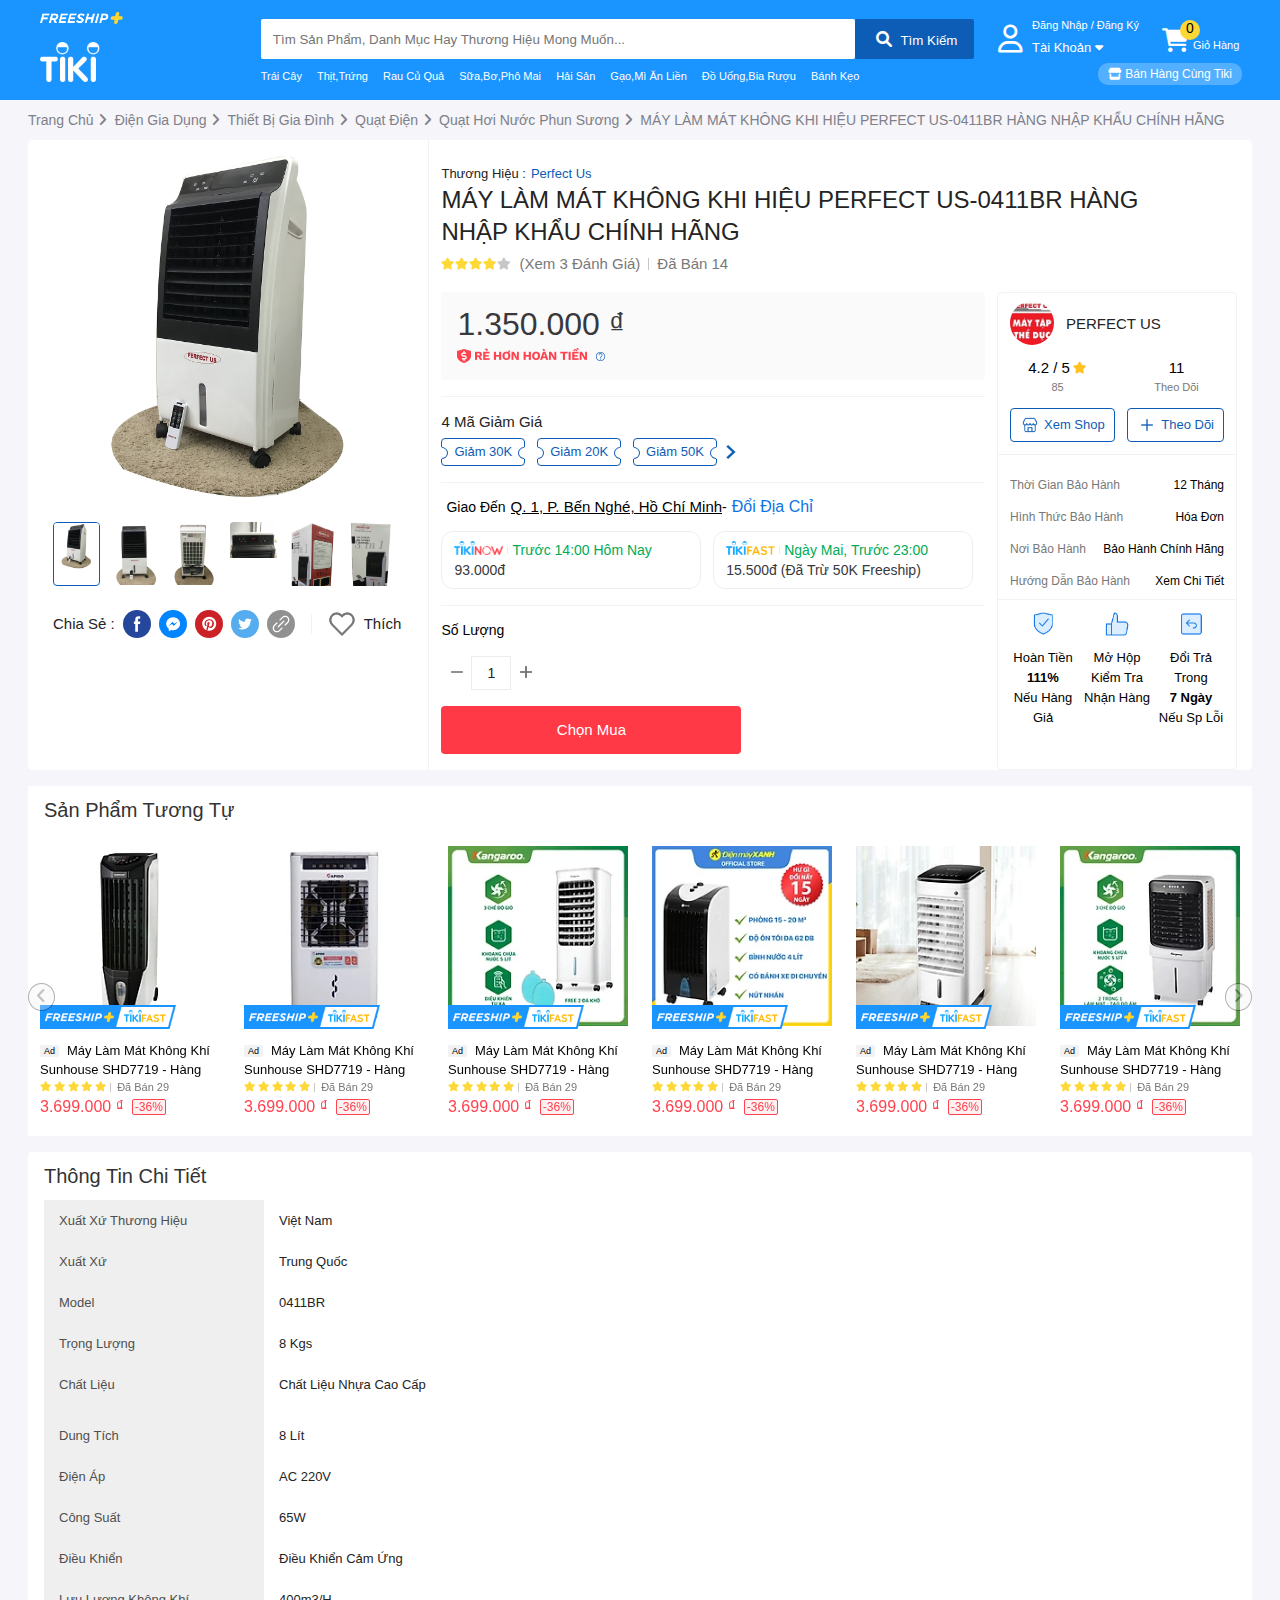
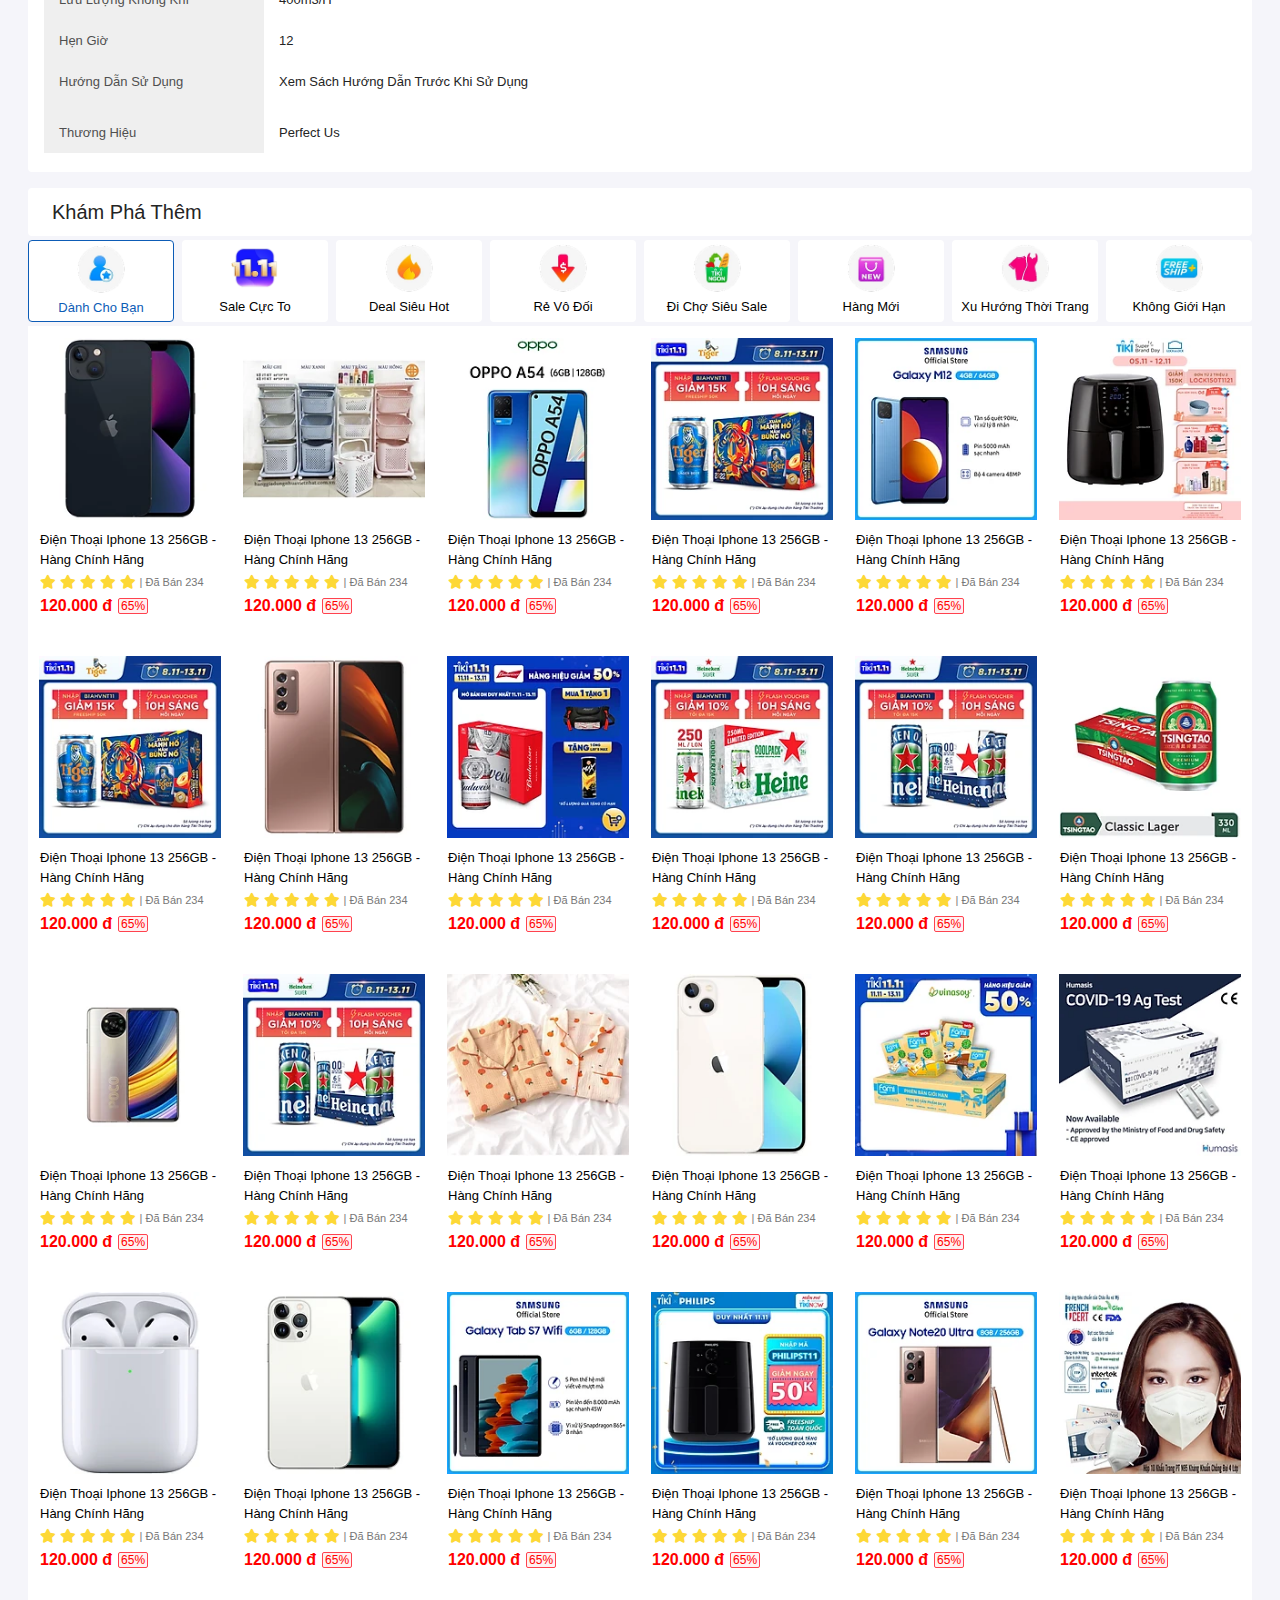
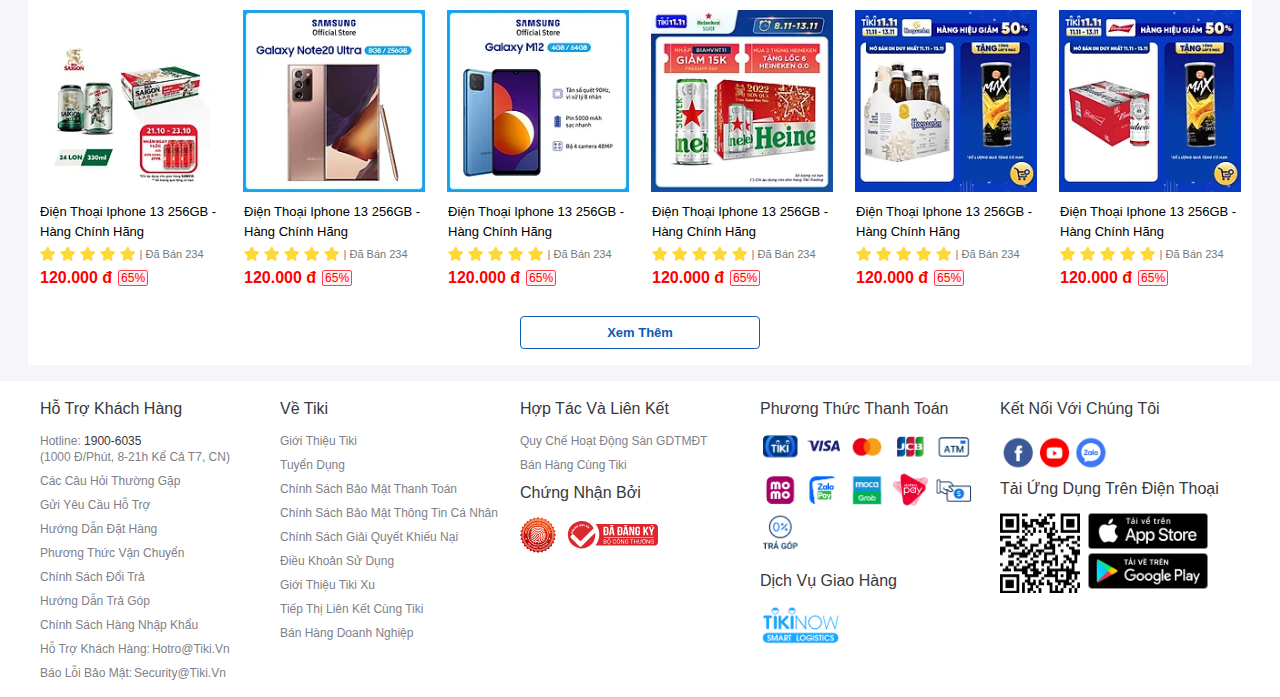
==== commit 23939000: "TK:update code add use scss" ====
--- a/tiki/detail.html
+++ b/tiki/detail.html
@@ -122,7 +122,7 @@
             <div class="row">
                 <div class="breadcrumb_container">
                     <div class="breadcrumb_main">
-                        <a class="breadcrumb_item" href="#"><span>Trang chủ</span></a>
+                        <a class="breadcrumb_item" href="index.html" target="_blank"><span>Trang chủ</span></a>
                         <span class="icon icon-next"><i class="fa-solid fa-angle-right"></i></span>
                         <a class="breadcrumb_item" href="#"><span>Điện gia dụng</span></a>
                         <span class="icon icon-next"><i class="fa-solid fa-angle-right"></i></span>
--- a/tiki/css/main_detail.css
+++ b/tiki/css/main_detail.css
@@ -1164,6 +1164,10 @@
    margin: 0;
    margin-bottom:5px
  }
+ .product_slide
+ {
+   display:none;
+ }
 }
 .product_slide .row
 {
--- a/tiki/css/index.css
+++ b/tiki/css/index.css
@@ -1,3 +1,171 @@
+.product_slide {
+  margin-bottom: 16px;
+  border-radius: 4px;
+}
+
+.product_slide .grid {
+  background-color: white;
+}
+
+.product_slide .grid .block_title {
+  color: #333333;
+  font-size: 20px;
+  font-weight: 400;
+  line-height: 32px;
+  padding: 8px 16px;
+  text-transform: capitalize;
+  display: -webkit-box;
+  display: -ms-flexbox;
+  display: flex;
+  -webkit-box-pack: justify;
+      -ms-flex-pack: justify;
+          justify-content: space-between;
+  -webkit-box-align: center;
+      -ms-flex-align: center;
+          align-items: center;
+  margin: 0px;
+}
+
+.product_slide .grid .slider_container {
+  background-color: white;
+  border-radius: 4px;
+  overflow: hidden;
+  min-height: 302px;
+  position: relative;
+  height: 100%;
+  overflow: hidden;
+}
+
+.product_slide .grid .slider_container .slick_list {
+  margin-left: 0px;
+  margin-right: 0px;
+}
+
+.product_slide .grid .slider_container .slick_list .slick_track {
+  width: 7452px;
+  opacity: 1;
+  -webkit-transform: translate3d(0px, 0px, 0px);
+          transform: translate3d(0px, 0px, 0px);
+  display: -webkit-box;
+  display: -ms-flexbox;
+  display: flex;
+}
+
+.product_slide .grid .slider_container .slick_list .slick_track .slick_Item {
+  outline: none;
+  width: 205px;
+  padding: 12px;
+}
+
+.product_slide .grid .slider_container .slick_list .slick_track .slick_Item .item_Product_img {
+  position: relative;
+  width: 100%;
+  margin-bottom: 12px;
+}
+
+.product_slide .grid .slider_container .slick_list .slick_track .slick_Item .item_Product_img img {
+  width: 100%;
+  height: 100%;
+}
+
+.product_slide .grid .slider_container .slick_list .slick_track .slick_Item .item_Product_img .img_freeshipp {
+  width: 136px;
+  height: 24px;
+  position: absolute;
+  left: 0;
+  bottom: 0;
+}
+
+.product_slide .grid .slider_container .slick_list .slick_track .slick_Item .title {
+  max-height: 40px;
+  height: auto;
+  overflow: hidden;
+  line-height: 19px;
+}
+
+.product_slide .grid .slider_container .slick_list .slick_track .slick_Item .title h3 {
+  margin: 0px;
+  font-weight: 400;
+  display: contents;
+  font-size: 13px;
+}
+
+.product_slide .grid .slider_container .slick_list .slick_track .slick_Item .bottom {
+  -webkit-box-flex: 1;
+      -ms-flex: 1 1 0%;
+          flex: 1 1 0%;
+  display: -webkit-box;
+  display: -ms-flexbox;
+  display: flex;
+  -webkit-box-pack: normal;
+      -ms-flex-pack: normal;
+          justify-content: normal;
+  -ms-flex-item-align: stretch;
+      align-self: stretch;
+}
+
+.product_slide .grid .slider_container .slick_list .slick_track .slick_Item .bottom .stars {
+  color: #fdd836;
+  font-size: 10px;
+}
+
+.product_slide .grid .slider_container .slick_list .slick_track .slick_Item .bottom .stars i {
+  font-size: 10px;
+}
+
+.product_slide .grid .slider_container .slick_list .slick_track .slick_Item .price {
+  text-align: left;
+  font-size: 16px;
+  line-height: 24px;
+  font-weight: 500;
+  color: #38383d;
+  margin: 2px 0px 0px;
+  display: -webkit-box;
+  display: -ms-flexbox;
+  display: flex;
+  -webkit-box-align: center;
+      -ms-flex-align: center;
+          align-items: center;
+  color: #ff424e;
+}
+
+.product_slide .grid .slider_container .slick_list .slick_track .slick_Item .price .percent {
+  padding: 0px 2px;
+  line-height: 14px;
+  font-size: 12px;
+  font-weight: 400;
+  margin-left: 8px;
+  border: 1px solid #ff424e;
+  border-radius: 2px;
+  background-color: #fff0f1;
+  color: #ff424e;
+}
+
+.product_slide .grid .slider_container .slick_arrow {
+  position: absolute;
+  font-size: 17px;
+  color: #333;
+  opacity: 0.3;
+  padding: 3px 8px;
+  background: #eee;
+  border: 1px solid black;
+  border-radius: 50%;
+  top: 50%;
+  z-index: 5;
+}
+
+.product_slide .grid .slider_container .prev {
+  left: 0;
+}
+
+.product_slide .grid .slider_container .next {
+  right: 0;
+}
+
+.product_slide .grid .slider_container .slick_arrow:hover {
+  opacity: 1;
+}
+
 .body_detail_content {
   display: -webkit-box;
   display: -ms-flexbox;
@@ -275,7 +443,7 @@
   cursor: pointer;
   width: 30px;
   background-color: white;
-  border: 1px solid #ececec;
+  border: 1px solid white;
 }
 
 .body_detail_content .body_detail_content_left .add_to_cart .group_input button:first-child {
@@ -631,172 +799,4 @@
           flex: 1 1 0%;
   border-right: 0px;
 }
-
-.product_slide {
-  margin-bottom: 16px;
-  border-radius: 4px;
-}
-
-.product_slide .grid {
-  background-color: white;
-}
-
-.product_slide .grid .block_title {
-  color: #333333;
-  font-size: 20px;
-  font-weight: 400;
-  line-height: 32px;
-  padding: 8px 16px;
-  text-transform: capitalize;
-  display: -webkit-box;
-  display: -ms-flexbox;
-  display: flex;
-  -webkit-box-pack: justify;
-      -ms-flex-pack: justify;
-          justify-content: space-between;
-  -webkit-box-align: center;
-      -ms-flex-align: center;
-          align-items: center;
-  margin: 0px;
-}
-
-.product_slide .grid .slider_container {
-  background-color: white;
-  border-radius: 4px;
-  overflow: hidden;
-  min-height: 302px;
-  position: relative;
-  height: 100%;
-  overflow: hidden;
-}
-
-.product_slide .grid .slider_container .slick_list {
-  margin-left: 0px;
-  margin-right: 0px;
-}
-
-.product_slide .grid .slider_container .slick_list .slick_track {
-  width: 7452px;
-  opacity: 1;
-  -webkit-transform: translate3d(0px, 0px, 0px);
-          transform: translate3d(0px, 0px, 0px);
-  display: -webkit-box;
-  display: -ms-flexbox;
-  display: flex;
-}
-
-.product_slide .grid .slider_container .slick_list .slick_track .slick_Item {
-  outline: none;
-  width: 205px;
-  padding: 12px;
-}
-
-.product_slide .grid .slider_container .slick_list .slick_track .slick_Item .item_Product_img {
-  position: relative;
-  width: 100%;
-  margin-bottom: 12px;
-}
-
-.product_slide .grid .slider_container .slick_list .slick_track .slick_Item .item_Product_img img {
-  width: 100%;
-  height: 100%;
-}
-
-.product_slide .grid .slider_container .slick_list .slick_track .slick_Item .item_Product_img .img_freeshipp {
-  width: 136px;
-  height: 24px;
-  position: absolute;
-  left: 0;
-  bottom: 0;
-}
-
-.product_slide .grid .slider_container .slick_list .slick_track .slick_Item .title {
-  max-height: 40px;
-  height: auto;
-  overflow: hidden;
-  line-height: 19px;
-}
-
-.product_slide .grid .slider_container .slick_list .slick_track .slick_Item .title h3 {
-  margin: 0px;
-  font-weight: 400;
-  display: contents;
-  font-size: 13px;
-}
-
-.product_slide .grid .slider_container .slick_list .slick_track .slick_Item .bottom {
-  -webkit-box-flex: 1;
-      -ms-flex: 1 1 0%;
-          flex: 1 1 0%;
-  display: -webkit-box;
-  display: -ms-flexbox;
-  display: flex;
-  -webkit-box-pack: normal;
-      -ms-flex-pack: normal;
-          justify-content: normal;
-  -ms-flex-item-align: stretch;
-      align-self: stretch;
-}
-
-.product_slide .grid .slider_container .slick_list .slick_track .slick_Item .bottom .stars {
-  color: #fdd836;
-  font-size: 10px;
-}
-
-.product_slide .grid .slider_container .slick_list .slick_track .slick_Item .bottom .stars i {
-  font-size: 10px;
-}
-
-.product_slide .grid .slider_container .slick_list .slick_track .slick_Item .price {
-  text-align: left;
-  font-size: 16px;
-  line-height: 24px;
-  font-weight: 500;
-  color: #38383d;
-  margin: 2px 0px 0px;
-  display: -webkit-box;
-  display: -ms-flexbox;
-  display: flex;
-  -webkit-box-align: center;
-      -ms-flex-align: center;
-          align-items: center;
-  color: #ff424e;
-}
-
-.product_slide .grid .slider_container .slick_list .slick_track .slick_Item .price .percent {
-  padding: 0px 2px;
-  line-height: 14px;
-  font-size: 12px;
-  font-weight: 400;
-  margin-left: 8px;
-  border: 1px solid #ff424e;
-  border-radius: 2px;
-  background-color: #fff0f1;
-  color: #ff424e;
-}
-
-.product_slide .grid .slider_container .slick_arrow {
-  position: absolute;
-  font-size: 17px;
-  color: #333;
-  opacity: 0.3;
-  padding: 3px 8px;
-  background: #eee;
-  border: 1px solid black;
-  border-radius: 50%;
-  top: 50%;
-  z-index: 5;
-}
-
-.product_slide .grid .slider_container .prev {
-  left: 0;
-}
-
-.product_slide .grid .slider_container .next {
-  right: 0;
-}
-
-.product_slide .grid .slider_container .slick_arrow:hover {
-  opacity: 1;
-}
 /*# sourceMappingURL=index.css.map */